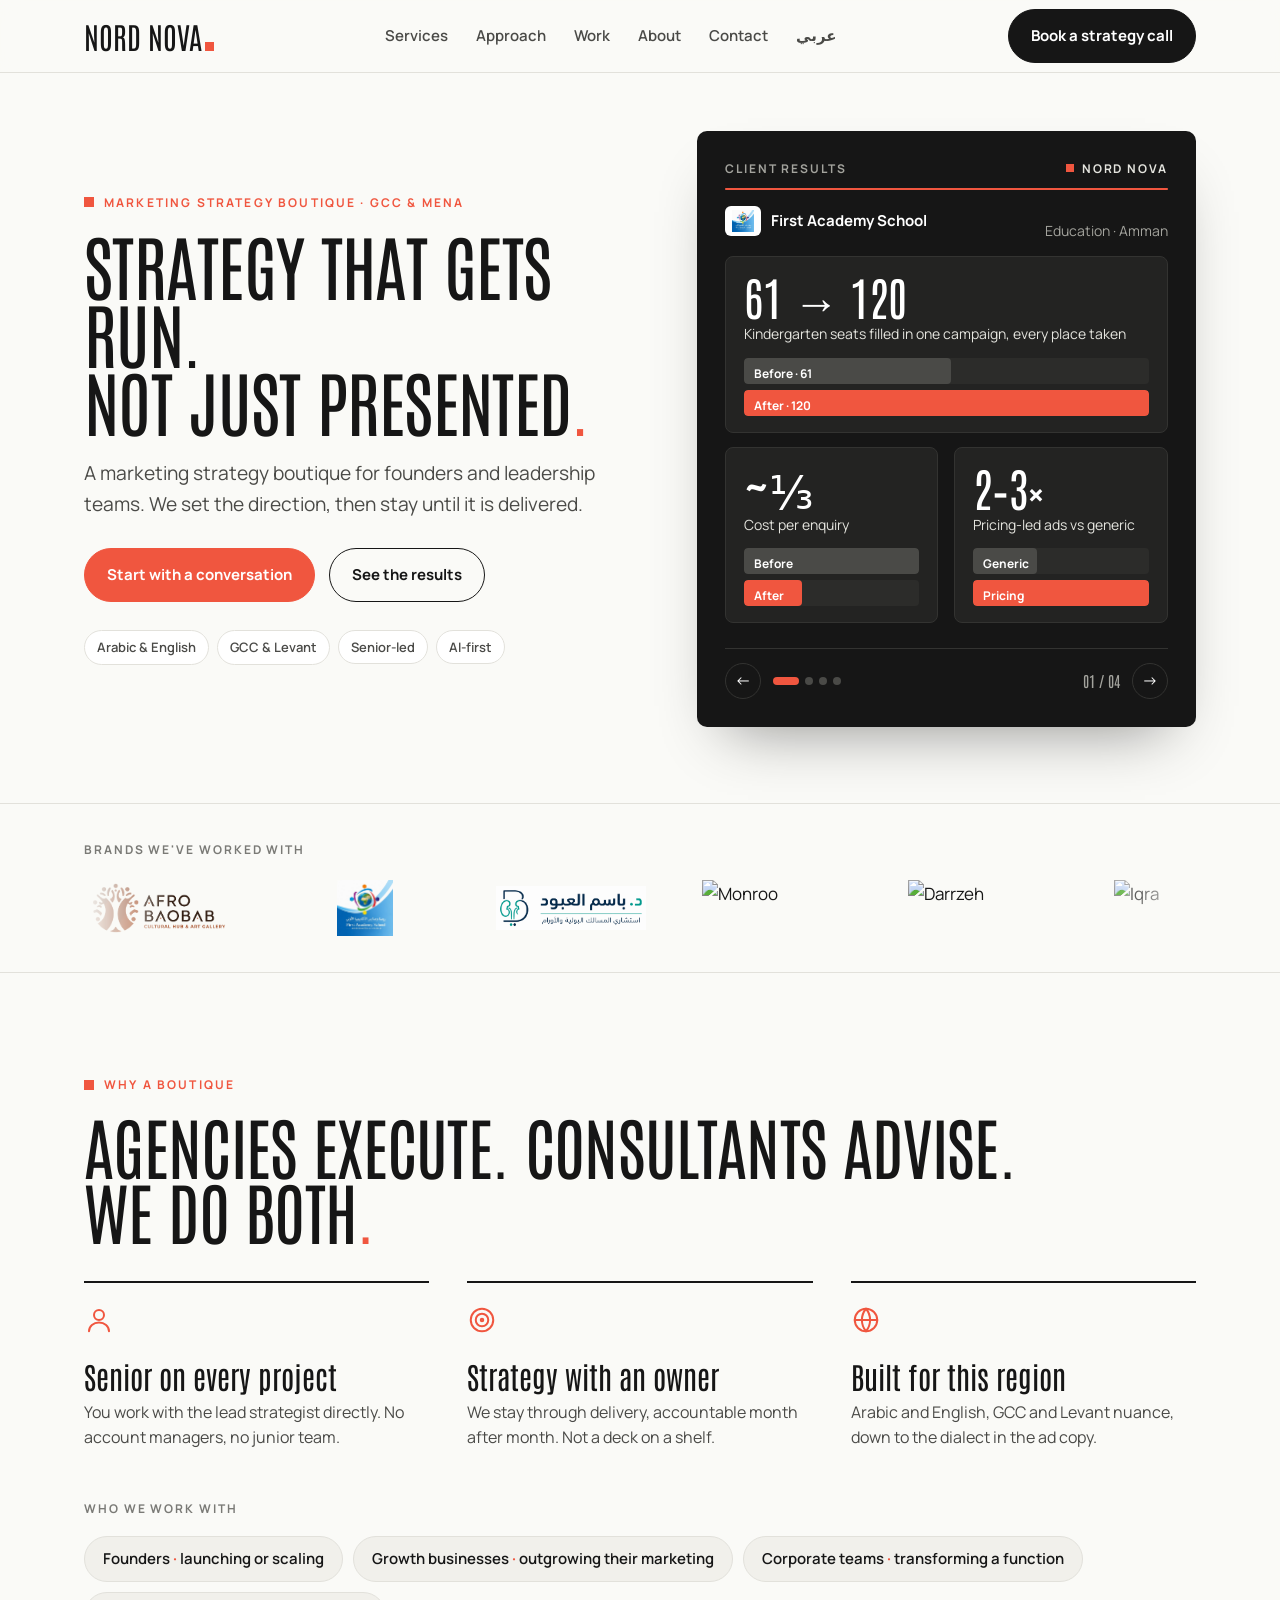
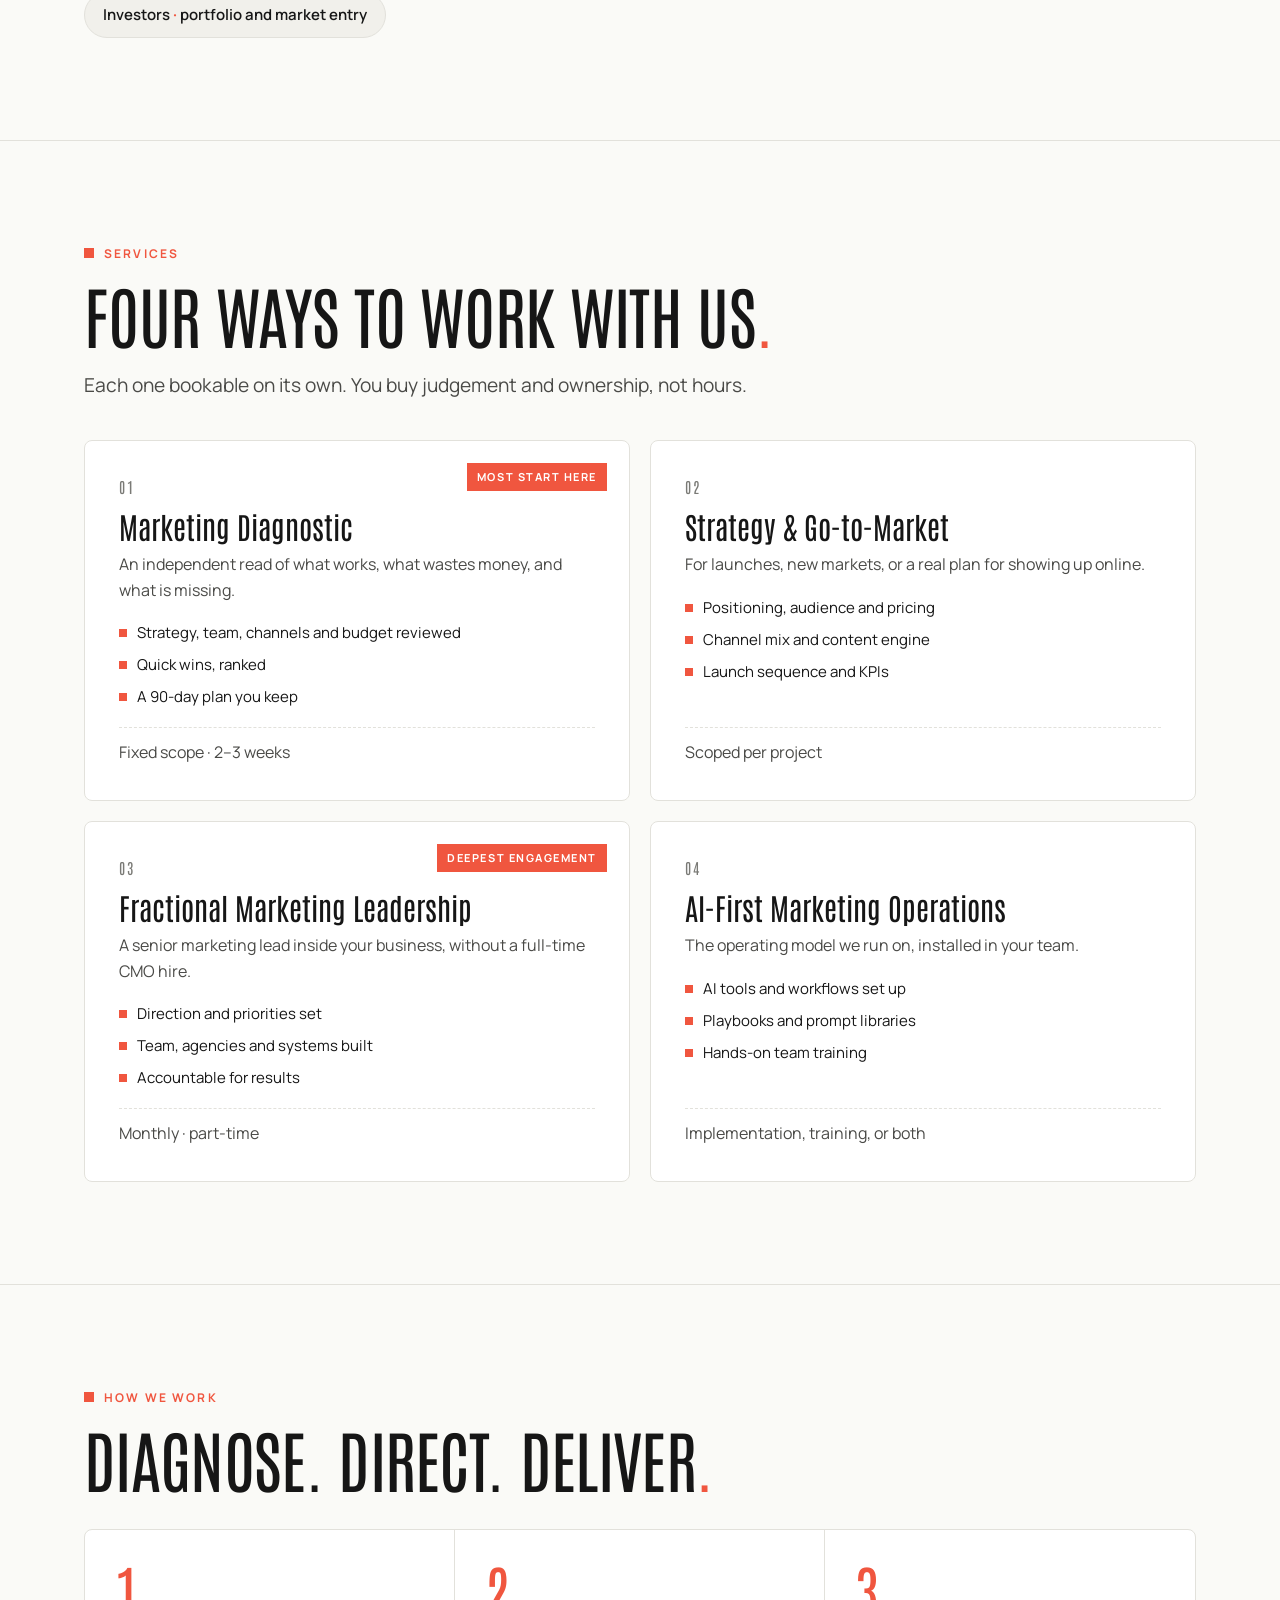
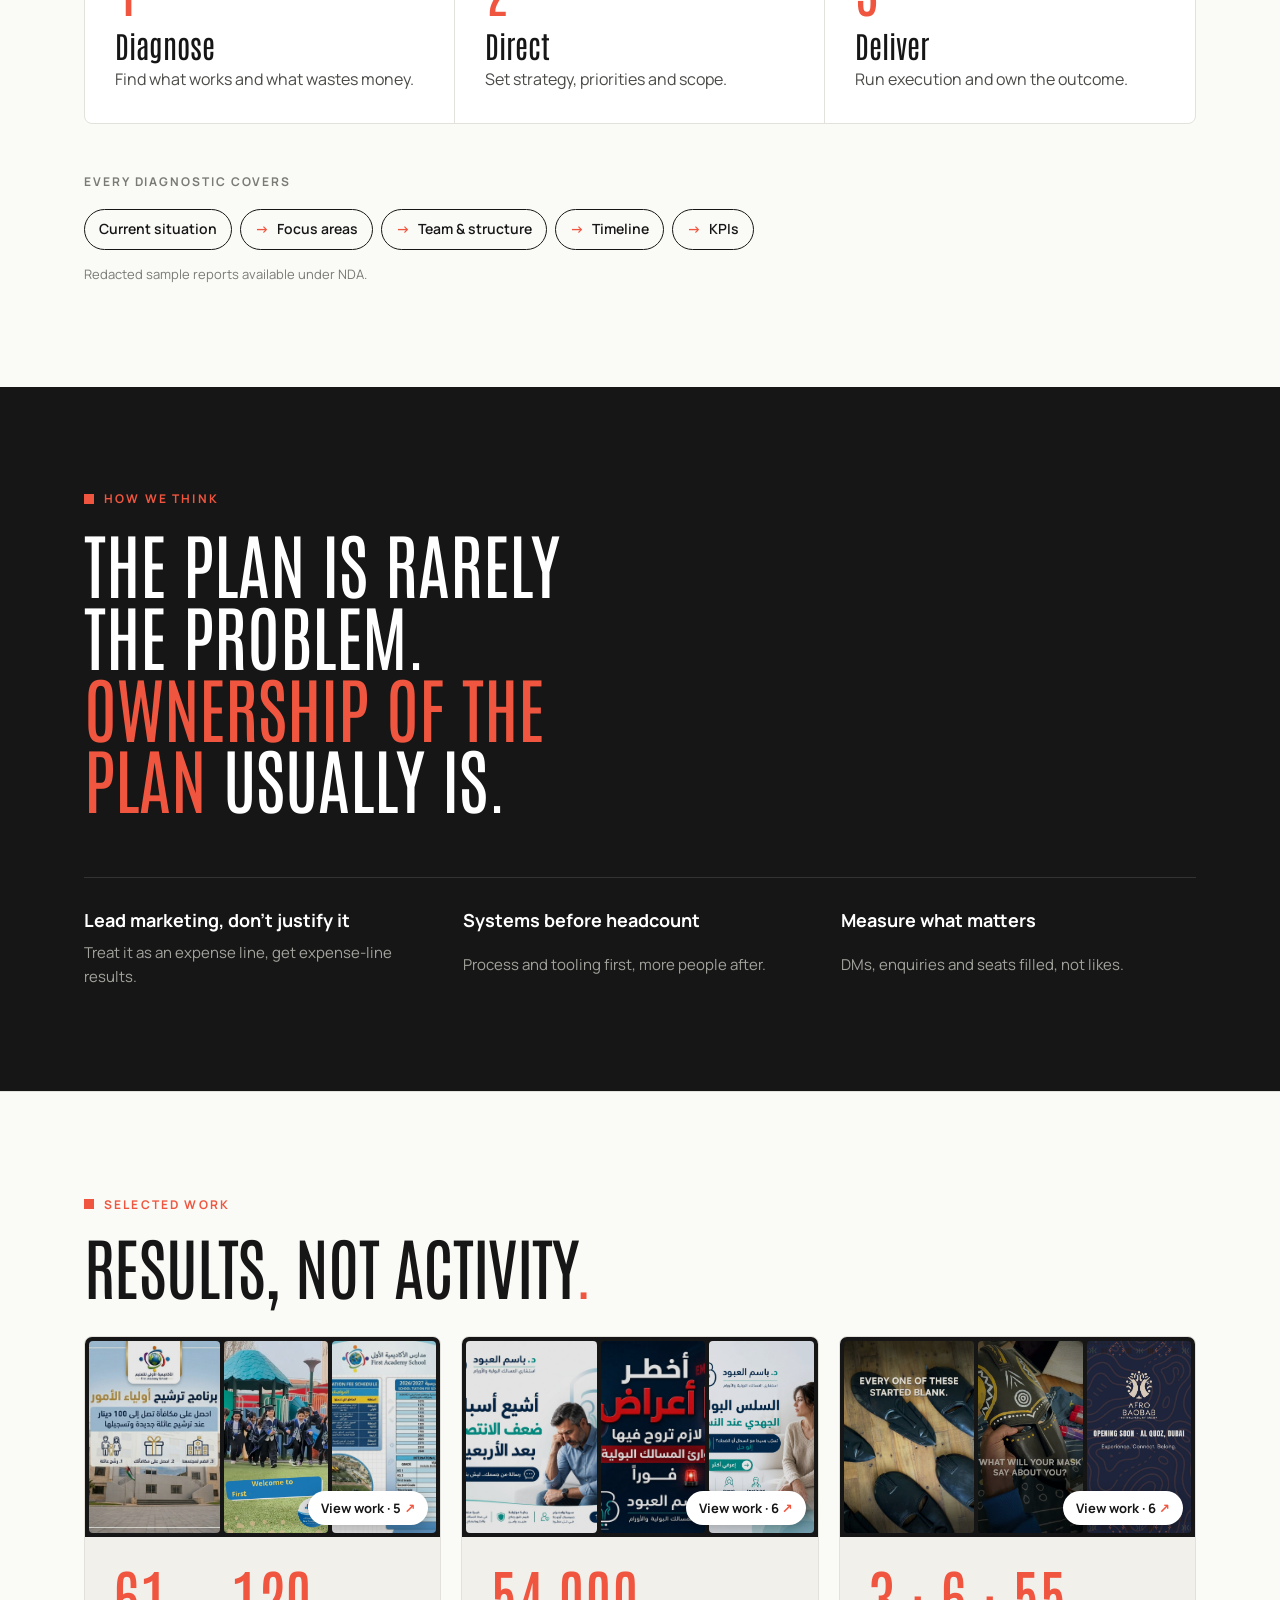
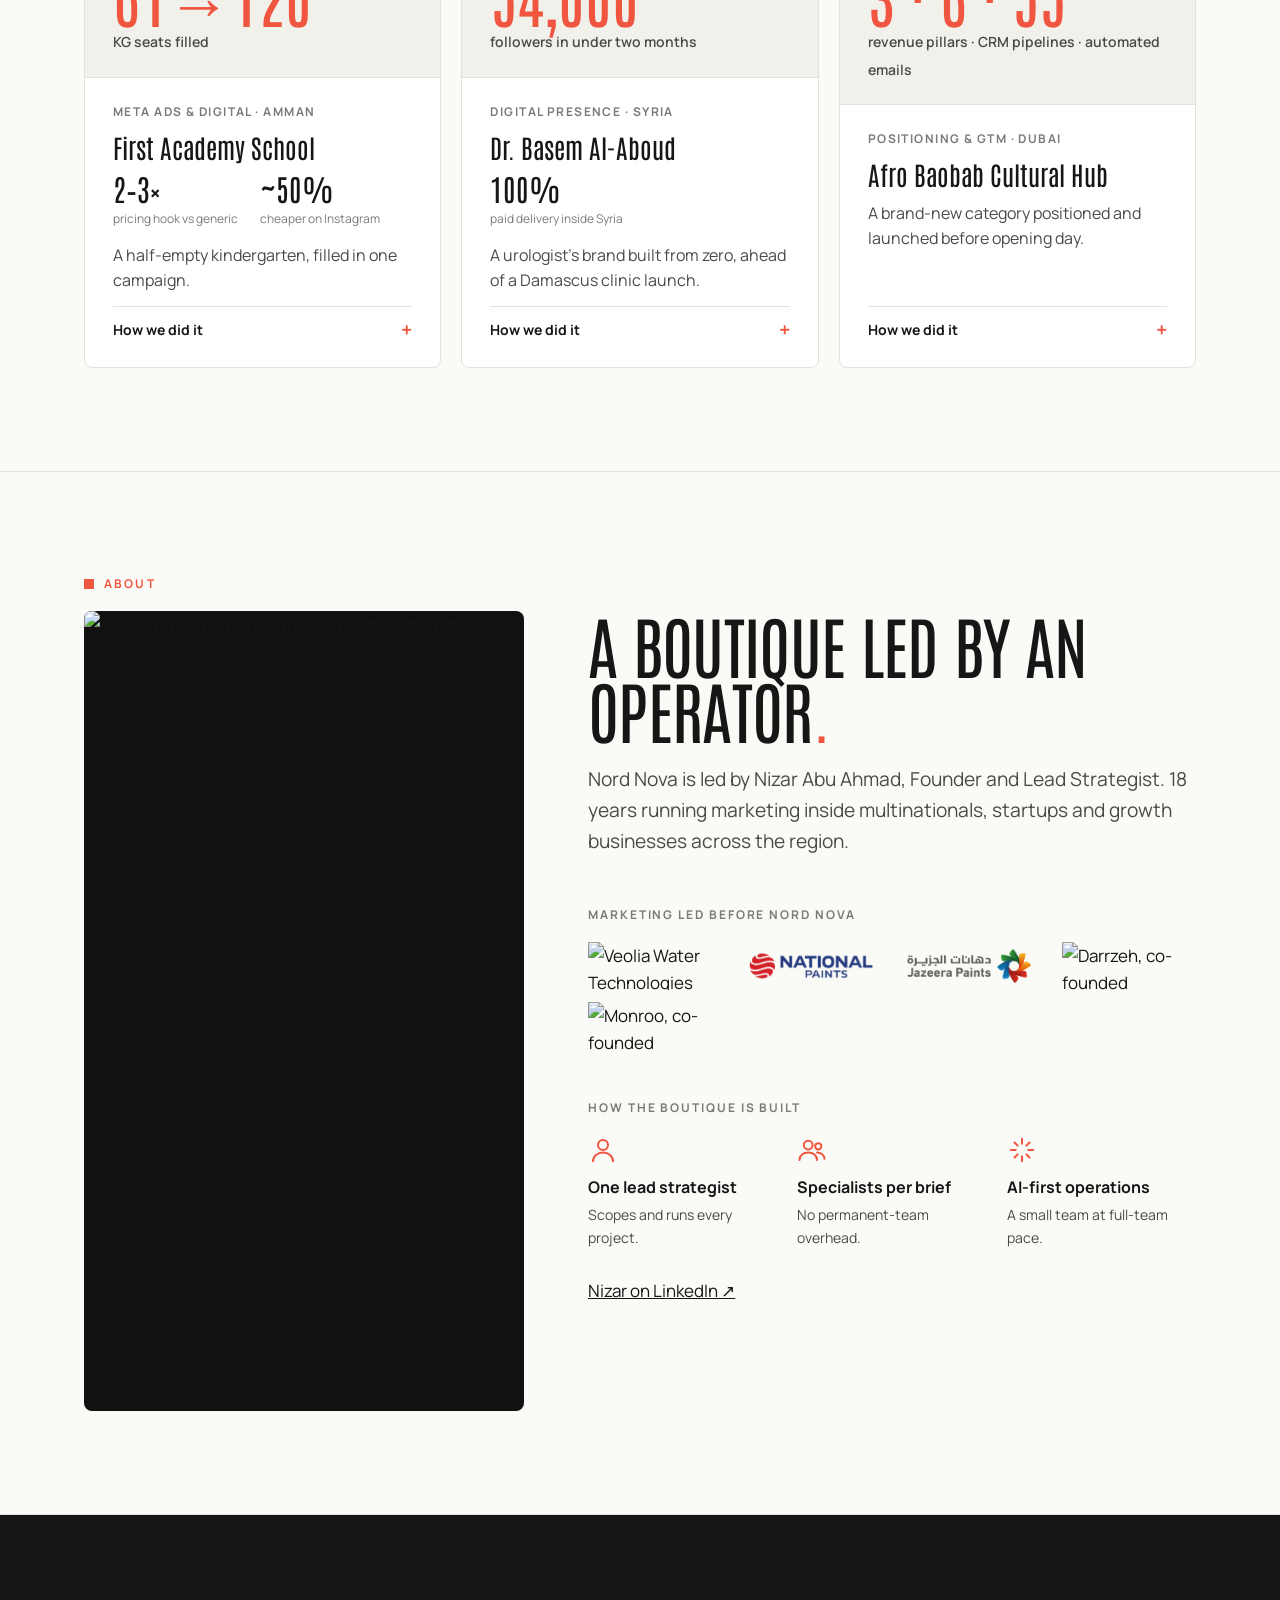
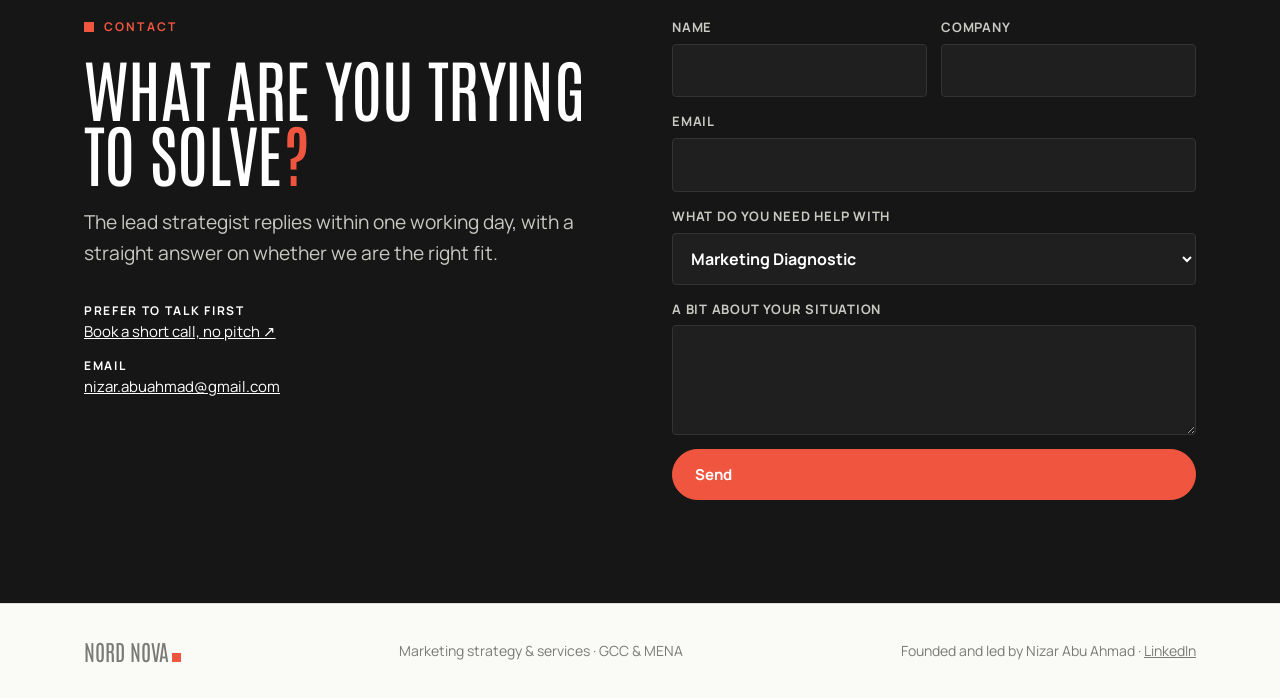
==== index.html @ 96a07389 "Add client logos and real work samples to results - Client logo chip on each carousel slide - Each c" ====
<!doctype html>
<html lang="en">
<head>
<meta charset="utf-8">
<meta name="viewport" content="width=device-width, initial-scale=1">
<title>Nord Nova — Marketing Strategy Boutique | GCC &amp; MENA</title>
<meta name="description" content="Nord Nova is a marketing strategy boutique for founders and leadership teams across the GCC and MENA. Diagnostics, go-to-market, fractional marketing leadership and AI-first marketing operations. Led by Nizar Abu Ahmad.">
<link rel="canonical" href="https://nordnova.github.io/">
<link rel="alternate" hreflang="en" href="https://nordnova.github.io/">
<link rel="alternate" hreflang="ar" href="https://nordnova.github.io/ar/">
<meta property="og:title" content="Nord Nova — Marketing Strategy Boutique">
<meta property="og:description" content="Strategy that gets run, not just presented. A marketing strategy boutique for the GCC and MENA.">
<meta property="og:image" content="https://nordnova.github.io/assets/og.png">
<link rel="icon" href="assets/icon.svg" type="image/svg+xml">
<link rel="apple-touch-icon" href="assets/apple-touch.png">
<link rel="preconnect" href="https://fonts.googleapis.com">
<link rel="preconnect" href="https://fonts.gstatic.com" crossorigin>
<link href="https://fonts.googleapis.com/css2?family=Antonio:wght@400&family=Manrope:wght@400;500;600;700&display=swap" rel="stylesheet">
<link rel="stylesheet" href="site.css">
<script src="app.js" defer></script>
</head>
<body>

<header>
  <div class="wrap nav">
    <a class="logo" href="#top" aria-label="Nord Nova home"><span>Nord</span><span>Nova<i class="sq"></i></span></a>
    <ul>
      <li><a href="#services">Services</a></li>
      <li><a href="#approach">Approach</a></li>
      <li><a href="#work">Work</a></li>
      <li><a href="#about">About</a></li>
      <li><a href="#contact">Contact</a></li>
      <li><a href="ar/" lang="ar" hreflang="ar">عربي</a></li>
    </ul>
    <a class="btn primary" href="https://calendly.com/nizar-abuahmad/new-meeting" target="_blank" rel="noopener">Book a strategy call</a>
  </div>
</header>

<main id="top">

<section class="hero">
  <div class="wrap">
    <div class="hero-grid">
      <div>
        <p class="eyebrow">Marketing strategy boutique · GCC &amp; MENA</p>
        <h1>Strategy that gets run.<br>Not just presented<span class="dot">.</span></h1>
        <p class="lead">A marketing strategy boutique for founders and leadership teams. We set the direction, then stay until it is delivered.</p>
        <div class="row">
          <a class="btn coral" href="#contact">Start with a conversation</a>
          <a class="btn" href="#work">See the results</a>
        </div>
        <ul class="facts">
          <li>Arabic &amp; English</li>
          <li>GCC &amp; Levant</li>
          <li>Senior-led</li>
          <li>AI-first</li>
        </ul>
      </div>

      <figure class="proof carousel" aria-roledescription="carousel" aria-label="Client results" data-dot-label="Show result">
        <svg width="0" height="0" style="position:absolute" aria-hidden="true"><defs><linearGradient id="sg" x1="0" y1="0" x2="0" y2="1"><stop offset="0" stop-color="#F0563F" stop-opacity=".35"/><stop offset="1" stop-color="#F0563F" stop-opacity="0"/></linearGradient></defs></svg>
        <figcaption class="proof-head"><span>Client results</span><span class="live">Nord Nova</span></figcaption>
        <div class="prog" aria-hidden="true"><i></i></div>
        <div class="slides" aria-live="off">

          <div class="slide">
            <p class="who"><span class="who-id"><img class="who-logo" src="assets/logo-first-academy.jpg" alt="" width="80" height="30"><b>First Academy School</b></span><span>Education · Amman</span></p>
            <div class="metric">
              <b class="big">61 → 120</b>
              <span class="what">Kindergarten seats filled in one campaign, every place taken</span>
              <div class="bars" aria-hidden="true">
                <div class="bar"><i style="--w:51%"></i><em>Before · 61</em></div>
                <div class="bar hot"><i style="--w:100%;--t:.6s"></i><em>After · 120</em></div>
              </div>
            </div>
            <div class="metric-pair">
              <div class="metric">
                <b class="big">~⅓</b><span class="what">Cost per enquiry</span>
                <div class="bars" aria-hidden="true">
                  <div class="bar"><i style="--w:100%;--t:.8s"></i><em>Before</em></div>
                  <div class="bar hot"><i style="--w:33%;--t:1s"></i><em>After</em></div>
                </div>
              </div>
              <div class="metric">
                <b class="big">2–3×</b><span class="what">Pricing-led ads vs generic</span>
                <div class="bars" aria-hidden="true">
                  <div class="bar"><i style="--w:36%;--t:.8s"></i><em>Generic</em></div>
                  <div class="bar hot"><i style="--w:100%;--t:1s"></i><em>Pricing</em></div>
                </div>
              </div>
            </div>
          </div>

          <div class="slide">
            <p class="who"><span class="who-id"><img class="who-logo" src="assets/logo-dr-basem.png" alt="" width="80" height="30"><b>Dr. Basem Al-Aboud</b></span><span>Urology · Syria</span></p>
            <div class="metric">
              <b class="big">54K</b>
              <span class="what">Followers built from zero in under two months</span>
              <div class="bars" aria-hidden="true">
                <div class="bar hot"><i style="--w:100%"></i><em>Facebook · 30K</em></div>
                <div class="bar"><i style="--w:80%;--t:.6s"></i><em>Instagram · 24K</em></div>
              </div>
            </div>
            <div class="metric-pair">
              <div class="metric">
                <b class="big">0 → 54K</b><span class="what">Audience growth</span>
                <svg class="spark" viewBox="0 0 100 40" preserveAspectRatio="none" aria-hidden="true"><path class="ar" d="M0 38 C18 37 30 34 44 28 S68 12 100 3 V40 H0Z"/><path class="ln" d="M0 38 C18 37 30 34 44 28 S68 12 100 3"/></svg>
              </div>
              <div class="metric">
                <b class="big">100%</b><span class="what">Paid delivery inside Syria</span>
                <svg class="ring" viewBox="0 0 36 36" aria-hidden="true"><circle class="tr" cx="18" cy="18" r="15"/><circle class="vl" cx="18" cy="18" r="15" pathLength="100" style="--p:100"/></svg>
              </div>
            </div>
          </div>

          <div class="slide">
            <p class="who"><span class="who-id"><img class="who-logo" src="assets/logo-afro-baobab.png" alt="" width="80" height="30"><b>Afro Baobab Cultural Hub</b></span><span>Culture · Dubai</span></p>
            <div class="metric">
              <b class="big">3 revenue pillars</b>
              <span class="what">A new category positioned, with its commercial model built before opening day</span>
              <div class="segs" aria-hidden="true"><span style="--k:0">Schools</span><span style="--k:1">Corporates</span><span style="--k:2">Public</span></div>
            </div>
            <div class="metric-pair">
              <div class="metric">
                <b class="big">6</b><span class="what">CRM pipelines built</span>
                <div class="sq hot big-sq" data-n="6" aria-hidden="true"></div>
              </div>
              <div class="metric">
                <b class="big">55</b><span class="what">Automated emails written</span>
                <div class="sq" data-n="55" aria-hidden="true"></div>
              </div>
            </div>
          </div>

          <div class="slide">
            <p class="who"><b>Afaq workshop</b><span>Training · CV, LinkedIn &amp; Upwork</span></p>
            <div class="metric">
              <b class="big">100%</b>
              <span class="what">Of participants would recommend the workshop to colleagues</span>
              <div class="bars" aria-hidden="true">
                <div class="bar hot"><i style="--w:100%"></i><em>Definitely · 100%</em></div>
              </div>
            </div>
            <div class="metric-pair">
              <div class="metric">
                <b class="big">82%</b><span class="what">Rated it "very excellent"</span>
                <svg class="ring" viewBox="0 0 36 36" aria-hidden="true"><circle class="tr" cx="18" cy="18" r="15"/><circle class="vl" cx="18" cy="18" r="15" pathLength="100" style="--p:82"/></svg>
              </div>
              <div class="metric">
                <b class="big">11</b><span class="what">Participants surveyed</span>
                <div class="sq hot big-sq" data-n="11" aria-hidden="true"></div>
              </div>
            </div>
          </div>

        </div>
        <div class="car-nav">
          <button type="button" class="arrow prev" aria-label="Previous result">←</button>
          <div class="dots-nav"></div>
          <span class="count" aria-hidden="true"></span>
          <button type="button" class="arrow next" aria-label="Next result">→</button>
        </div>
      </figure>
    </div>
  </div>
</section>

<div class="logos">
  <div class="wrap">
    <p>Brands we've worked with</p>
    <div class="track"><div class="logo-row">
      <img src="assets/logo-afro-baobab.png" alt="Afro Baobab Cultural Hub">
      <img src="assets/logo-first-academy.jpg" alt="First Academy School">
      <img src="assets/logo-dr-basem.png" alt="Dr. Basem Al-Aboud">
      <img src="assets/logo-monroo.png" alt="Monroo">
      <img src="assets/logo-darrzeh.png" alt="Darrzeh">
      <img src="assets/logo-iqra.png" alt="Iqra">
      <img src="assets/logo-musaad.png" alt="Musaad Academy">
      <img src="assets/logo-brighter-horizons.png" alt="Brighter Horizons">
      <img src="assets/logo-asa-dental.png" alt="ASA Dental">
      <img src="assets/logo-hostsailor.png" alt="HostSailor">
      <img src="assets/logo-diabetes-coach.svg" alt="Diabetes Coach">
    </div></div>
  </div>
</div>

<section id="why">
  <div class="wrap">
    <p class="eyebrow">Why a boutique</p>
    <h2>Agencies execute. Consultants advise.<br>We do both<span class="dot">.</span></h2>
    <ul class="why">
      <li>
        <svg class="ico" viewBox="0 0 24 24"><circle cx="12" cy="8" r="4"/><path d="M4 21c0-4 3.6-7 8-7s8 3 8 7"/></svg>
        <h3>Senior on every project</h3>
        <p>You work with the lead strategist directly. No account managers, no junior team.</p>
      </li>
      <li>
        <svg class="ico" viewBox="0 0 24 24"><circle cx="12" cy="12" r="9"/><circle cx="12" cy="12" r="5"/><circle cx="12" cy="12" r="1"/></svg>
        <h3>Strategy with an owner</h3>
        <p>We stay through delivery, accountable month after month. Not a deck on a shelf.</p>
      </li>
      <li>
        <svg class="ico" viewBox="0 0 24 24"><circle cx="12" cy="12" r="9"/><path d="M3 12h18M12 3a14 14 0 0 1 0 18M12 3a14 14 0 0 0 0 18"/></svg>
        <h3>Built for this region</h3>
        <p>Arabic and English, GCC and Levant nuance, down to the dialect in the ad copy.</p>
      </li>
    </ul>
    <p class="sub">Who we work with</p>
    <ul class="chips">
      <li>Founders <b>·</b> launching or scaling</li>
      <li>Growth businesses <b>·</b> outgrowing their marketing</li>
      <li>Corporate teams <b>·</b> transforming a function</li>
      <li>Investors <b>·</b> portfolio and market entry</li>
    </ul>
  </div>
</section>

<section id="services">
  <div class="wrap">
    <p class="eyebrow">Services</p>
    <h2>Four ways to work with us<span class="dot">.</span></h2>
    <p class="lead">Each one bookable on its own. You buy judgement and ownership, not hours.</p>
    <div class="svc">
      <article class="card">
        <span class="tag">Most start here</span>
        <span class="n">01</span>
        <h3>Marketing Diagnostic</h3>
        <p>An independent read of what works, what wastes money, and what is missing.</p>
        <ul class="ticks"><li>Strategy, team, channels and budget reviewed</li><li>Quick wins, ranked</li><li>A 90-day plan you keep</li></ul>
        <p class="meta"><span>Fixed scope · 2–3 weeks</span></p>
      </article>
      <article class="card">
        <span class="n">02</span>
        <h3>Strategy &amp; Go-to-Market</h3>
        <p>For launches, new markets, or a real plan for showing up online.</p>
        <ul class="ticks"><li>Positioning, audience and pricing</li><li>Channel mix and content engine</li><li>Launch sequence and KPIs</li></ul>
        <p class="meta"><span>Scoped per project</span></p>
      </article>
      <article class="card">
        <span class="tag">Deepest engagement</span>
        <span class="n">03</span>
        <h3>Fractional Marketing Leadership</h3>
        <p>A senior marketing lead inside your business, without a full-time CMO hire.</p>
        <ul class="ticks"><li>Direction and priorities set</li><li>Team, agencies and systems built</li><li>Accountable for results</li></ul>
        <p class="meta"><span>Monthly · part-time</span></p>
      </article>
      <article class="card">
        <span class="n">04</span>
        <h3>AI-First Marketing Operations</h3>
        <p>The operating model we run on, installed in your team.</p>
        <ul class="ticks"><li>AI tools and workflows set up</li><li>Playbooks and prompt libraries</li><li>Hands-on team training</li></ul>
        <p class="meta"><span>Implementation, training, or both</span></p>
      </article>
    </div>
  </div>
</section>

<section id="approach">
  <div class="wrap">
    <p class="eyebrow">How we work</p>
    <h2>Diagnose. Direct. Deliver<span class="dot">.</span></h2>
    <div class="steps">
      <div class="step"><div class="k">1</div><h3>Diagnose</h3><p>Find what works and what wastes money.</p></div>
      <div class="step"><div class="k">2</div><h3>Direct</h3><p>Set strategy, priorities and scope.</p></div>
      <div class="step"><div class="k">3</div><h3>Deliver</h3><p>Run execution and own the outcome.</p></div>
    </div>
    <p class="sub">Every diagnostic covers</p>
    <ul class="flow">
      <li>Current situation</li><li>Focus areas</li><li>Team &amp; structure</li><li>Timeline</li><li>KPIs</li>
    </ul>
    <p class="fine">Redacted sample reports available under NDA.</p>
  </div>
</section>

<section class="band" aria-label="How we think">
  <div class="wrap">
    <p class="eyebrow">How we think</p>
    <blockquote>The plan is rarely the problem. <span>Ownership of the plan</span> usually is.</blockquote>
    <ul class="principles">
      <li><b>Lead marketing, don't justify it</b><span>Treat it as an expense line, get expense-line results.</span></li>
      <li><b>Systems before headcount</b><span>Process and tooling first, more people after.</span></li>
      <li><b>Measure what matters</b><span>DMs, enquiries and seats filled, not likes.</span></li>
    </ul>
  </div>
</section>

<section id="work">
  <div class="wrap">
    <p class="eyebrow">Selected work</p>
    <h2>Results, not activity<span class="dot">.</span></h2>
    <div class="work">
      <article class="case">
        <button type="button" class="case-media" data-gallery="g-fas" aria-label="View First Academy School work samples"><img src="assets/work/fas-1.jpg" alt="" loading="lazy"><img src="assets/work/fas-3.jpg" alt="" loading="lazy"><img src="assets/work/fas-2.jpg" alt="" loading="lazy"><span class="more">View work · 5</span></button>
        <div class="case-top"><b>61→120</b><span>KG seats filled</span></div>
        <div class="case-body">
          <span class="kind">Meta Ads &amp; digital · Amman</span>
          <h3>First Academy School</h3>
          <div class="res"><div><b>2–3×</b><span>pricing hook vs generic</span></div><div><b>~50%</b><span>cheaper on Instagram</span></div></div>
          <p class="one">A half-empty kindergarten, filled in one campaign.</p>
          <details><summary>How we did it</summary><p>Restructured the Meta account to isolate winning ad sets, moved creative to colloquial Jordanian Arabic, and led with all-inclusive pricing. Cost per enquiry fell to roughly a third.</p></details>
        </div>
      </article>
      <article class="case">
        <button type="button" class="case-media" data-gallery="g-basem" aria-label="View Dr. Basem Al-Aboud work samples"><img src="assets/work/basem-1.jpg" alt="" loading="lazy"><img src="assets/work/basem-2.jpg" alt="" loading="lazy"><img src="assets/work/basem-4.jpg" alt="" loading="lazy"><span class="more">View work · 6</span></button>
        <div class="case-top"><b>54,000</b><span>followers in under two months</span></div>
        <div class="case-body">
          <span class="kind">Digital presence · Syria</span>
          <h3>Dr. Basem Al-Aboud</h3>
          <div class="res"><div><b>100%</b><span>paid delivery inside Syria</span></div></div>
          <p class="one">A urologist's brand built from zero, ahead of a Damascus clinic launch.</p>
          <details><summary>How we did it</summary><p>European credentials with a Syrian voice, content sequenced from safe topics to sensitive ones, Levantine dialect captions, geo-targeted Meta campaigns and WhatsApp-first patient intake.</p></details>
        </div>
      </article>
      <article class="case">
        <button type="button" class="case-media" data-gallery="g-afro" aria-label="View Afro Baobab Cultural Hub work samples"><img src="assets/work/afro-1.jpg" alt="" loading="lazy"><img src="assets/work/afro-2.jpg" alt="" loading="lazy"><img src="assets/work/afro-5.jpg" alt="" loading="lazy"><span class="more">View work · 6</span></button>
        <div class="case-top"><b>3 · 6 · 55</b><span>revenue pillars · CRM pipelines · automated emails</span></div>
        <div class="case-body">
          <span class="kind">Positioning &amp; GTM · Dubai</span>
          <h3>Afro Baobab Cultural Hub</h3>
          <p class="one">A brand-new category positioned and launched before opening day.</p>
          <details><summary>How we did it</summary><p>"Experience. Connect. Belong." became a full messaging system, a three-pillar commercial model for schools, corporates and the public, a launch campaign and a governed content calendar.</p></details>
        </div>
      </article>
    </div>
  </div>
</section>

<section id="about">
  <div class="wrap">
    <p class="eyebrow">About</p>
    <div class="about">
      <img src="assets/portrait-about.jpg" alt="Nizar Abu Ahmad, Founder and Lead Strategist" width="640" height="800" loading="lazy">
      <div>
        <h2>A boutique led by an operator<span class="dot">.</span></h2>
        <p class="lead">Nord Nova is led by Nizar Abu Ahmad, Founder and Lead Strategist. 18 years running marketing inside multinationals, startups and growth businesses across the region.</p>
        <p class="sub">Marketing led before Nord Nova</p>
        <div class="past">
          <img src="assets/logo-veolia.png" alt="Veolia Water Technologies" loading="lazy">
          <img src="assets/logo-national-paints.png" alt="National Paints" loading="lazy">
          <img src="assets/logo-jazeera-paints.png" alt="Jazeera Paints" loading="lazy">
          <img src="assets/logo-darrzeh.png" alt="Darrzeh, co-founded" loading="lazy">
          <img src="assets/logo-monroo.png" alt="Monroo, co-founded" loading="lazy">
        </div>
        <p class="sub">How the boutique is built</p>
        <ul class="built">
          <li><svg class="ico" viewBox="0 0 24 24"><circle cx="12" cy="8" r="4"/><path d="M4 21c0-4 3.6-7 8-7s8 3 8 7"/></svg><b>One lead strategist</b><span>Scopes and runs every project.</span></li>
          <li><svg class="ico" viewBox="0 0 24 24"><circle cx="9" cy="8" r="3.5"/><circle cx="17" cy="9" r="2.5"/><path d="M2 20c0-3.5 3-6 7-6s7 2.5 7 6M16 14c3 0 6 2 6 5"/></svg><b>Specialists per brief</b><span>No permanent-team overhead.</span></li>
          <li><svg class="ico" viewBox="0 0 24 24"><path d="M12 3v4M12 17v4M3 12h4M17 12h4M6 6l2.5 2.5M15.5 15.5 18 18M6 18l2.5-2.5M15.5 8.5 18 6"/></svg><b>AI-first operations</b><span>A small team at full-team pace.</span></li>
        </ul>
        <p style="margin-top:28px"><a href="https://linkedin.com/in/nizar-abu-ahmad" target="_blank" rel="noopener">Nizar on LinkedIn ↗</a></p>
      </div>
    </div>
  </div>
</section>

<section id="contact" class="contact">
  <div class="wrap">
    <div class="contact-grid">
      <div>
        <p class="eyebrow">Contact</p>
        <h2>What are you trying to solve<span class="dot">?</span></h2>
        <p class="lead">The lead strategist replies within one working day, with a straight answer on whether we are the right fit.</p>
        <div class="alt">
          <div><b>Prefer to talk first</b><a href="https://calendly.com/nizar-abuahmad/new-meeting" target="_blank" rel="noopener">Book a short call, no pitch ↗</a></div>
          <div><b>Email</b><a href="mailto:nizar.abuahmad@gmail.com">nizar.abuahmad@gmail.com</a></div>
        </div>
      </div>
      <form action="https://formsubmit.co/nizar.abuahmad@gmail.com" method="POST">
        <input type="hidden" name="_subject" value="Nord Nova enquiry">
        <input type="hidden" name="_captcha" value="false">
        <input type="text" name="_honey" style="display:none" tabindex="-1" autocomplete="off">
        <div class="two">
          <label>Name<input name="name" required autocomplete="name"></label>
          <label>Company<input name="company" autocomplete="organization"></label>
        </div>
        <label>Email<input type="email" name="email" required autocomplete="email"></label>
        <label>What do you need help with
          <select name="service">
            <option>Marketing Diagnostic</option>
            <option>Strategy &amp; Go-to-Market</option>
            <option>Fractional Marketing Leadership</option>
            <option>AI-First Marketing Operations</option>
            <option>Not sure yet</option>
          </select>
        </label>
        <label>A bit about your situation<textarea name="message" required></textarea></label>
        <button class="btn coral" type="submit">Send</button>
      </form>
    </div>
  </div>
</section>

</main>

<dialog class="gallery" id="g-fas" aria-label="First Academy School">
  <div class="g-head"><b>First Academy School</b><span>Meta ads, pricing creative and the school website</span><button type="button" class="g-btn g-prev" aria-label="Previous">←</button><button type="button" class="g-btn g-next" aria-label="Next">→</button><button type="button" class="g-btn g-close" aria-label="Close">×</button></div>
  <div class="g-track">
      <figure><img src="assets/work/fas-1.jpg" alt="Parent referral programme ad" width="900" height="900" loading="lazy"><figcaption>Parent referral programme ad</figcaption></figure>
      <figure><img src="assets/work/fas-2.jpg" alt="All-inclusive pricing creative" width="900" height="900" loading="lazy"><figcaption>All-inclusive pricing creative</figcaption></figure>
      <figure><img src="assets/work/fas-3.jpg" alt="Kindergarten video ad" width="720" height="1280" loading="lazy"><figcaption>Kindergarten video ad</figcaption></figure>
      <figure><img src="assets/work/fas-4.jpg" alt="School website" width="1280" height="800" loading="lazy"><figcaption>School website</figcaption></figure>
      <figure><img src="assets/work/fas-5.jpg" alt="Brand video ad" width="720" height="1280" loading="lazy"><figcaption>Brand video ad</figcaption></figure>
  </div>
</dialog>
<dialog class="gallery" id="g-basem" aria-label="Dr. Basem Al-Aboud">
  <div class="g-head"><b>Dr. Basem Al-Aboud</b><span>Educational carousels in Levantine Arabic, and the page identity</span><button type="button" class="g-btn g-prev" aria-label="Previous">←</button><button type="button" class="g-btn g-next" aria-label="Next">→</button><button type="button" class="g-btn g-close" aria-label="Close">×</button></div>
  <div class="g-track">
      <figure><img src="assets/work/basem-1.jpg" alt="Carousel: men&#x27;s health over 40" width="900" height="900" loading="lazy"><figcaption>Carousel: men&#x27;s health over 40</figcaption></figure>
      <figure><img src="assets/work/basem-2.jpg" alt="Carousel: urology emergencies" width="900" height="900" loading="lazy"><figcaption>Carousel: urology emergencies</figcaption></figure>
      <figure><img src="assets/work/basem-3.jpg" alt="Carousel: creatine myths" width="900" height="1124" loading="lazy"><figcaption>Carousel: creatine myths</figcaption></figure>
      <figure><img src="assets/work/basem-4.jpg" alt="Carousel: women&#x27;s urinary health" width="900" height="1125" loading="lazy"><figcaption>Carousel: women&#x27;s urinary health</figcaption></figure>
      <figure><img src="assets/work/basem-5.jpg" alt="Carousel inner slide" width="900" height="900" loading="lazy"><figcaption>Carousel inner slide</figcaption></figure>
      <figure><img src="assets/work/basem-6.jpg" alt="Facebook page cover" width="900" height="375" loading="lazy"><figcaption>Facebook page cover</figcaption></figure>
  </div>
</dialog>
<dialog class="gallery" id="g-afro" aria-label="Afro Baobab Cultural Hub">
  <div class="g-head"><b>Afro Baobab Cultural Hub</b><span>Meta ads, pre-opening reels and brand motion</span><button type="button" class="g-btn g-prev" aria-label="Previous">←</button><button type="button" class="g-btn g-next" aria-label="Next">→</button><button type="button" class="g-btn g-close" aria-label="Close">×</button></div>
  <div class="g-track">
      <figure><img src="assets/work/afro-1.jpg" alt="Meta ad: &quot;Every one of these started blank&quot;" width="720" height="1280" loading="lazy"><figcaption>Meta ad: &quot;Every one of these started blank&quot;</figcaption></figure>
      <figure><img src="assets/work/afro-2.jpg" alt="Meta ad: mask workshop hook" width="720" height="1280" loading="lazy"><figcaption>Meta ad: mask workshop hook</figcaption></figure>
      <figure><img src="assets/work/afro-3.jpg" alt="Meta ad: workshop social proof" width="720" height="1280" loading="lazy"><figcaption>Meta ad: workshop social proof</figcaption></figure>
      <figure><img src="assets/work/afro-4.jpg" alt="Pre-opening reel" width="720" height="1280" loading="lazy"><figcaption>Pre-opening reel</figcaption></figure>
      <figure><img src="assets/work/afro-5.jpg" alt="Opening-soon end card" width="720" height="1280" loading="lazy"><figcaption>Opening-soon end card</figcaption></figure>
      <figure><img src="assets/work/afro-6.jpg" alt="Brand motion: Africa to Dubai" width="720" height="1280" loading="lazy"><figcaption>Brand motion: Africa to Dubai</figcaption></figure>
  </div>
</dialog>

<footer>
  <div class="wrap">
    <a class="logo" href="#top" style="font-size:22px"><span>Nord</span><span>Nova<i class="sq"></i></span></a>
    <div>Marketing strategy &amp; services · GCC &amp; MENA</div>
    <div>Founded and led by Nizar Abu Ahmad · <a href="https://linkedin.com/in/nizar-abu-ahmad" target="_blank" rel="noopener">LinkedIn</a></div>
  </div>
</footer>

</body>
</html>
---- site.css ----
:root{
  --bg:#FAFAF7; --bg-2:#F1F0EB; --ink:#161616; --ink-2:#4A4A47; --ink-3:#7A7A76;
  --line:#E2E1DB; --coral:#F0563F; --coral-ink:#C93F2B;
  --dark-2:#232322; --dark-line:#333331; --on-dark:#E4E4DE; --on-dark-2:#A3A39D;
  --display:'Antonio',Impact,sans-serif; --body:'Manrope',system-ui,sans-serif;
  --max:1240px; --pad:clamp(16px,5vw,64px);
}
*{box-sizing:border-box;margin:0;padding:0}
html{scroll-behavior:smooth}
body{background:var(--bg);color:var(--ink);font-family:var(--body);font-size:17px;line-height:1.6;-webkit-font-smoothing:antialiased}
img{max-width:100%;display:block}
a{color:inherit}
ul{list-style:none}
.wrap{max-width:var(--max);margin:0 auto;padding:0 var(--pad)}
section{padding:clamp(64px,8vw,112px) 0;border-top:1px solid var(--line)}
h1,h2,h3{font-family:var(--display);font-weight:400;line-height:.95;letter-spacing:-.01em;text-transform:uppercase}
h1{font-size:clamp(52px,8.2vw,108px)}
h2{font-size:clamp(38px,5.4vw,68px);margin-bottom:24px}
h3{font-size:clamp(24px,2.4vw,30px);text-transform:none;letter-spacing:0;line-height:1.1}
.eyebrow{font-size:12px;letter-spacing:.18em;text-transform:uppercase;font-weight:700;color:var(--coral);margin-bottom:18px;display:flex;gap:10px;align-items:center}
.eyebrow::before{content:"";width:10px;height:10px;background:var(--coral);display:inline-block}
.lead{font-size:clamp(18px,1.5vw,21px);color:var(--ink-2);max-width:56ch}
.dot{color:var(--coral)}
.sub{font-size:12px;letter-spacing:.16em;text-transform:uppercase;font-weight:700;color:var(--ink-3);margin:48px 0 18px}
.btn{display:inline-flex;align-items:center;gap:10px;padding:14px 22px;border:1.5px solid var(--ink);border-radius:999px;font-weight:700;font-size:15px;text-decoration:none;transition:.15s;background:none;cursor:pointer;font-family:inherit;color:inherit}
.btn:hover{background:var(--ink);color:#fff}
.btn.primary{background:var(--ink);color:#fff}
.btn.primary:hover{background:var(--coral);border-color:var(--coral)}
.btn.coral{background:var(--coral);border-color:var(--coral);color:#fff}
.btn.coral:hover{background:var(--coral-ink);border-color:var(--coral-ink)}
.row{display:flex;gap:14px;flex-wrap:wrap;align-items:center}
.ico{width:30px;height:30px;stroke:currentColor;fill:none;stroke-width:1.6;stroke-linecap:round;stroke-linejoin:round;color:var(--coral)}

/* nav */
header{position:sticky;top:0;z-index:10;background:rgba(250,250,247,.9);backdrop-filter:blur(10px);border-bottom:1px solid var(--line)}
.nav{display:flex;align-items:center;justify-content:space-between;height:72px;gap:20px}
.logo{font-family:'Antonio',Impact,sans-serif;font-size:30px;line-height:1;text-transform:uppercase;text-decoration:none;display:flex;gap:.22em;align-items:baseline;direction:ltr}
.logo .sq{display:inline-block;width:9px;height:9px;background:var(--coral);margin-left:3px}
.nav ul{display:flex;gap:28px;font-size:15px;font-weight:600}
.nav ul a{text-decoration:none;color:var(--ink-2)}
.nav ul a:hover{color:var(--ink)}
@media(max-width:900px){.nav ul{display:none}}

/* hero */
.hero{border-top:0;padding-top:clamp(36px,4.5vw,64px);padding-bottom:clamp(56px,6vw,88px)}
.hero h1{font-size:clamp(48px,5.6vw,84px);margin-bottom:24px}
.hero-grid{display:grid;grid-template-columns:1.1fr 1fr;gap:clamp(32px,5vw,72px);align-items:center}
.hero .lead{margin-bottom:28px}
.facts{display:flex;flex-wrap:wrap;gap:8px;margin-top:28px}
.facts li{font-size:13px;font-weight:600;color:var(--ink-2);border:1px solid var(--line);background:#fff;padding:6px 12px;border-radius:999px}
@media(max-width:900px){.hero-grid{grid-template-columns:1fr}}

/* hero proof card */
.proof{background:var(--ink);color:#fff;border-radius:10px;padding:clamp(20px,2.4vw,28px);display:grid;gap:14px;box-shadow:0 30px 60px -30px rgba(0,0,0,.45)}
.proof-head{display:flex;justify-content:space-between;align-items:center;font-size:12px;letter-spacing:.16em;text-transform:uppercase;font-weight:700;color:var(--on-dark-2)}
.proof-head .live{display:flex;align-items:center;gap:8px;color:var(--on-dark)}
.proof-head .live::before{content:"";width:8px;height:8px;background:var(--coral)}
.metric{background:var(--dark-2);border:1px solid var(--dark-line);border-radius:8px;padding:16px 18px}
.metric .big{font-family:'Antonio',Impact,sans-serif;font-size:clamp(38px,3.6vw,52px);line-height:1;font-weight:400;display:block}
.metric .what{font-size:14px;color:var(--on-dark);margin-top:4px;display:block}
.metric small{display:block;font-size:12px;color:var(--on-dark-2);margin-top:10px}
.metric-pair{display:grid;grid-template-columns:1fr 1fr;gap:16px}
@media(max-width:480px){.metric-pair{grid-template-columns:1fr}}
.bars{display:grid;gap:6px;margin-top:12px}
.bar{position:relative;height:26px;background:#2C2C2A;border-radius:4px;overflow:hidden}
.bar i{position:absolute;inset-block:0;inset-inline-start:0;width:var(--w);background:#4A4A47;border-radius:4px}
.bar.hot i{background:var(--coral)}
.bar em{position:relative;font-style:normal;font-size:12px;font-weight:700;line-height:26px;padding-inline-start:10px;color:#fff}
.spark{width:100%;height:58px;margin-top:10px;display:block}
.spark .ln{fill:none;stroke:var(--coral);stroke-width:2.5;vector-effect:non-scaling-stroke}
.spark .ar{fill:url(#sg)}
.segs{display:grid;grid-template-columns:repeat(3,1fr);gap:6px;margin-top:12px}
.segs span{background:#2C2C2A;border-radius:4px;padding:7px 4px;font-size:12px;font-weight:700;text-align:center;color:var(--on-dark)}
.segs span:first-child{background:var(--coral);color:#fff}
.sq{display:flex;flex-wrap:wrap;gap:4px;margin-top:12px}
.sq i{width:11px;height:11px;border-radius:2px;background:#4A4A47}
.sq.hot i{background:var(--coral)}
.sq.big-sq i{width:22px;height:22px;border-radius:3px}
.ring{width:64px;height:64px;margin-top:10px;display:block;transform:rotate(-90deg)}
.ring circle{fill:none;stroke-width:4}
.ring .tr{stroke:#2C2C2A}
.ring .vl{stroke:var(--coral);stroke-linecap:round;stroke-dasharray:var(--p) 100}

/* carousel */
.who{display:flex;justify-content:space-between;align-items:baseline;gap:12px;font-size:14px;color:var(--on-dark-2)}
.who b{color:#fff;font-size:15px}
.slides{display:grid;touch-action:pan-y}
.slide{grid-area:1/1;display:grid;gap:14px;align-content:start;opacity:0;visibility:hidden;transform:translateX(28px);transition:opacity .45s ease,transform .45s ease,visibility 0s .45s}
[dir=rtl] .slide{transform:translateX(-28px)}
.slide.is-active{opacity:1;visibility:visible;transform:none;transition:opacity .5s ease .08s,transform .5s cubic-bezier(.2,.7,.2,1) .08s,visibility 0s}
.is-active .bar i{animation:grow 1.1s cubic-bezier(.2,.7,.2,1) both;animation-delay:var(--t,.35s)}
.is-active .spark{animation:wipe 1.4s .5s cubic-bezier(.4,0,.2,1) both}
.is-active .segs span,.is-active .sq i{animation:pop .45s cubic-bezier(.2,.7,.2,1) both;animation-delay:calc(.35s + var(--k,0) * var(--step,.12s))}
.is-active .sq i{--step:.025s}
.is-active .ring .vl{animation:ring 1.2s .4s cubic-bezier(.2,.7,.2,1) both}
@keyframes grow{from{width:0}}
@keyframes wipe{from{clip-path:inset(0 100% 0 0)}to{clip-path:inset(0 0 0 0)}}
@keyframes pop{from{opacity:0;transform:scale(.6)}}
@keyframes ring{from{stroke-dasharray:0 100}}
.car-nav{display:flex;align-items:center;gap:12px;border-top:1px solid var(--dark-line);padding-top:14px}
.car-nav button{background:none;border:1px solid var(--dark-line);color:#fff;cursor:pointer;font:inherit}
.car-nav .arrow{width:36px;height:36px;border-radius:50%;display:grid;place-items:center;font-size:16px;transition:.15s}
.car-nav .arrow:hover{background:var(--coral);border-color:var(--coral)}
[dir=rtl] .car-nav .arrow{transform:scaleX(-1)}
.dots-nav{display:flex;gap:6px;flex:1}
.dots-nav button{width:8px;height:8px;padding:0;border-radius:4px;background:#4A4A47;border:0;transition:width .3s,background .3s}
.dots-nav button[aria-current]{width:26px;background:var(--coral)}
.count{font-family:'Antonio',Impact,sans-serif;font-size:15px;color:var(--on-dark-2);direction:ltr}
.prog{height:2px;background:var(--dark-line);border-radius:2px;overflow:hidden;margin-top:-4px}
.prog i{display:block;height:100%;width:100%;background:var(--coral);transform:scaleX(0);transform-origin:left}
[dir=rtl] .prog i{transform-origin:right}
.carousel.run .prog i{animation:prog var(--dur,7s) linear forwards}
.carousel.paused .prog i{animation-play-state:paused}
@keyframes prog{to{transform:scaleX(1)}}

/* logos */
.logos{padding:36px 0;border-top:1px solid var(--line)}
.logos p{font-size:12px;letter-spacing:.16em;text-transform:uppercase;color:var(--ink-3);font-weight:700;margin-bottom:20px}
.logos .track{overflow:hidden;-webkit-mask-image:linear-gradient(90deg,transparent,#000 8%,#000 92%,transparent);mask-image:linear-gradient(90deg,transparent,#000 8%,#000 92%,transparent)}
.logo-row{display:flex;flex-wrap:nowrap;gap:56px;width:max-content;align-items:center;animation:marquee 50s linear infinite}
[dir=rtl] .logo-row{animation-name:marquee-rtl}
.logos:hover .logo-row{animation-play-state:paused}
@keyframes marquee{to{transform:translateX(-50%)}}
@keyframes marquee-rtl{to{transform:translateX(50%)}}
.logo-row img,.past img{width:150px;height:56px;object-fit:contain;mix-blend-mode:multiply;transition:transform .2s}
.logo-row img:hover,.past img:hover{transform:scale(1.06)}

/* why */
.why{display:grid;grid-template-columns:repeat(3,1fr);gap:clamp(24px,3vw,40px);margin-top:40px}
.why li{border-top:2px solid var(--ink);padding-top:22px}
.why h3{margin:16px 0 8px}
.why p{color:var(--ink-2);font-size:16px}
.chips{display:flex;flex-wrap:wrap;gap:10px}
.chips li{font-weight:600;font-size:15px;padding:10px 18px;border-radius:999px;background:var(--bg-2);border:1px solid var(--line)}
.chips li b{color:var(--coral);font-weight:700}
@media(max-width:860px){.why{grid-template-columns:1fr}}

/* services */
.svc{display:grid;grid-template-columns:repeat(2,1fr);gap:20px;margin-top:40px}
@media(max-width:860px){.svc{grid-template-columns:1fr}}
.card{border:1px solid var(--line);padding:clamp(24px,3vw,34px);background:#fff;border-radius:8px;position:relative;display:flex;flex-direction:column}
.card .n{font-family:'Antonio',Impact,sans-serif;font-size:15px;color:var(--ink-3);letter-spacing:.1em}
.card h3{margin:10px 0 10px}
.card > p{color:var(--ink-2);font-size:16px}
.tag{position:absolute;top:22px;inset-inline-end:22px;font-size:11px;letter-spacing:.14em;text-transform:uppercase;font-weight:700;background:var(--coral);color:#fff;padding:5px 10px}
.ticks{display:grid;gap:8px;margin:18px 0 0;font-size:15px}
.ticks li{display:flex;gap:10px;align-items:baseline}
.ticks li::before{content:"";flex:none;width:8px;height:8px;background:var(--coral);transform:translateY(-1px)}
.meta{font-size:13px;color:var(--ink-3);margin-top:auto;padding-top:18px}
.meta span{display:inline-block;border-top:1px dashed var(--line);padding-top:12px;width:100%}

/* approach */
.steps{display:grid;grid-template-columns:repeat(3,1fr);border:1px solid var(--line);border-radius:8px;overflow:hidden;margin-top:40px;background:#fff}
.step{padding:30px;border-inline-end:1px solid var(--line)}
.step:last-child{border-inline-end:0}
.step .k{font-family:'Antonio',Impact,sans-serif;font-size:56px;color:var(--coral);line-height:1}
.step h3{margin:12px 0 6px}
.step p{color:var(--ink-2);font-size:16px}
@media(max-width:860px){.steps{grid-template-columns:1fr}.step{border-inline-end:0;border-bottom:1px solid var(--line)}.step:last-child{border-bottom:0}}
.flow{display:flex;flex-wrap:wrap;gap:8px;align-items:center}
.flow li{font-size:14px;font-weight:600;padding:8px 14px;border:1.5px solid var(--ink);border-radius:999px}
.flow li + li::before{content:"→";margin-inline-end:8px;color:var(--coral);font-weight:700}
[dir=rtl] .flow li + li::before{content:"←"}
.fine{font-size:13px;color:var(--ink-3);margin-top:14px}

/* statement band */
.band{background:var(--ink);color:#fff;border-top:0}
.band blockquote{font-family:var(--display);text-transform:uppercase;font-size:clamp(36px,5.6vw,76px);line-height:1;max-width:18ch}
.band blockquote span{color:var(--coral)}
.principles{display:grid;grid-template-columns:repeat(3,1fr);gap:24px;margin-top:clamp(40px,5vw,64px);border-top:1px solid var(--dark-line);padding-top:28px}
.principles li{display:grid;gap:6px}
.principles b{font-size:18px}
.principles span{color:var(--on-dark-2);font-size:15px}
@media(max-width:860px){.principles{grid-template-columns:1fr}}

/* work */
.work{display:grid;grid-template-columns:repeat(3,1fr);gap:20px;margin-top:40px}
@media(max-width:1000px){.work{grid-template-columns:1fr 1fr}}
@media(max-width:700px){.work{grid-template-columns:1fr}}
.case{border:1px solid var(--line);background:#fff;border-radius:8px;display:flex;flex-direction:column;overflow:hidden}
.case-top{background:var(--bg-2);padding:26px 28px 22px;border-bottom:1px solid var(--line)}
.case-top b{font-family:'Antonio',Impact,sans-serif;font-weight:400;font-size:clamp(52px,5vw,72px);line-height:1;color:var(--coral);display:block}
.case-top span{font-size:14px;color:var(--ink-2);font-weight:600}
.case-body{padding:24px 28px 26px;display:flex;flex-direction:column;gap:12px;flex:1}
.kind{font-size:12px;letter-spacing:.12em;text-transform:uppercase;font-weight:700;color:var(--ink-3)}
.case h3{font-size:26px}
.case .res{display:flex;gap:22px;flex-wrap:wrap}
.case .res b{font-family:'Antonio',Impact,sans-serif;font-weight:400;font-size:30px;line-height:1;display:block}
.case .res span{font-size:12px;color:var(--ink-3)}
.case .one{color:var(--ink-2);font-size:16px}
details{margin-top:auto;border-top:1px solid var(--line);padding-top:12px}
summary{cursor:pointer;font-weight:700;font-size:14px;list-style:none;display:flex;justify-content:space-between;align-items:center}
summary::-webkit-details-marker{display:none}
summary::after{content:"+";font-size:20px;color:var(--coral);line-height:1;transition:transform .2s}
details[open] summary::after{transform:rotate(45deg)}
details p{color:var(--ink-2);font-size:15px;margin-top:10px}

/* about */
.about{display:grid;grid-template-columns:.75fr 1.25fr;gap:clamp(32px,5vw,72px);align-items:start}
@media(max-width:860px){.about{grid-template-columns:minmax(0,1fr)}}
.about > img{width:100%;border-radius:8px;aspect-ratio:4/5;object-fit:cover;object-position:top;background:#111;max-width:440px}
.about .sub:first-of-type{margin-top:36px}
.past{display:flex;flex-wrap:wrap;gap:12px 28px;align-items:center}
.past img{width:130px;height:48px}
.built{display:grid;grid-template-columns:repeat(3,1fr);gap:20px}
.built li{display:grid;gap:4px;align-content:start}
.built .ico{margin-bottom:6px}
.built b{font-size:16px}
.built span{font-size:14px;color:var(--ink-2)}
@media(max-width:860px){.built{grid-template-columns:1fr}}

/* contact */
.contact{background:var(--ink);color:#fff}
.contact h2{color:#fff}
.contact .lead{color:#c9c9c3}
.contact-grid{display:grid;grid-template-columns:1fr 1fr;gap:clamp(32px,5vw,72px)}
@media(max-width:860px){.contact-grid{grid-template-columns:1fr}}
.contact a{color:#fff}
.alt{margin-top:32px;display:grid;gap:12px;font-size:15px;color:#c9c9c3}
.alt b{color:#fff;display:block;font-size:12px;letter-spacing:.14em;text-transform:uppercase}
form{display:grid;gap:14px}
form label{font-size:13px;font-weight:700;letter-spacing:.06em;text-transform:uppercase;color:#c9c9c3;display:grid;gap:6px}
form input,form select,form textarea{width:100%;padding:13px 14px;background:#1f1f1f;border:1px solid #333;color:#fff;font:inherit;font-size:16px;border-radius:4px}
form input:focus,form select:focus,form textarea:focus{outline:2px solid var(--coral);outline-offset:0}
form textarea{min-height:110px;resize:vertical}
.two{display:grid;grid-template-columns:1fr 1fr;gap:14px}
@media(max-width:560px){.two{grid-template-columns:1fr}}

footer{padding:36px 0;border-top:1px solid var(--line);font-size:14px;color:var(--ink-3)}
footer .wrap{display:flex;justify-content:space-between;gap:20px;flex-wrap:wrap;align-items:center}

/* 404 */
.lost{min-height:70vh;display:flex;align-items:center;border-top:0}

/* motion */
@keyframes rise{from{opacity:0;transform:translateY(28px)}to{opacity:1;transform:none}}
.hero .eyebrow,.hero h1,.hero .lead,.hero .row,.hero .facts,.proof{animation:rise .9s cubic-bezier(.2,.7,.2,1) both}
.hero h1{animation-delay:.08s}.hero .lead{animation-delay:.2s}.hero .row{animation-delay:.28s}.hero .facts{animation-delay:.36s}.proof{animation-delay:.3s}
.reveal{opacity:0;transform:translateY(24px);transition:opacity .7s ease,transform .7s cubic-bezier(.2,.7,.2,1);transition-delay:var(--d,0s)}
.reveal.in{opacity:1;transform:none}
.card,.case{transition:transform .25s ease,box-shadow .25s ease,opacity .7s ease}
.card.in:hover,.case.in:hover{transform:translateY(-4px);box-shadow:0 16px 36px rgba(0,0,0,.07)}
@media(prefers-reduced-motion:reduce){*{animation:none!important;transition:none!important}.reveal{opacity:1;transform:none}.slide{transition:none}}

/* arabic */
html[lang=ar]{--display:'Noto Kufi Arabic',sans-serif;--body:'IBM Plex Sans Arabic',system-ui,sans-serif}
[lang=ar] body{line-height:1.8}
[lang=ar] h1,[lang=ar] h2,[lang=ar] h3,[lang=ar] .band blockquote{font-weight:700;line-height:1.3;letter-spacing:0;text-transform:none}
[lang=ar] h1,[lang=ar] .hero h1{font-size:clamp(36px,4.6vw,66px)}
[lang=ar] h2{font-size:clamp(28px,3.8vw,50px)}
[lang=ar] h3{font-size:clamp(20px,2vw,25px)}
[lang=ar] .band blockquote{font-size:clamp(28px,4vw,54px);max-width:22ch}
[lang=ar] .eyebrow,[lang=ar] .kind,[lang=ar] .tag,[lang=ar] .alt b,[lang=ar] form label,[lang=ar] .logos p,[lang=ar] .sub,[lang=ar] .proof-head{letter-spacing:0}
[lang=ar] .eyebrow,[lang=ar] .sub,[lang=ar] .proof-head,[lang=ar] .kind{font-size:13px}
[dir=rtl] .big,[dir=rtl] .res b,[dir=rtl] .case-top b,[dir=rtl] .step .k{direction:ltr;unicode-bidi:isolate;text-align:right}

/* client logo chip in carousel */
.who-id{display:flex;align-items:center;gap:10px;min-width:0}
.who-logo{height:30px;width:auto;max-width:92px;object-fit:contain;background:#fff;border-radius:6px;padding:4px 7px;flex:none}

/* work samples on case cards */
.case-media{display:grid;grid-template-columns:1.25fr 1fr 1fr;grid-template-rows:minmax(0,1fr);gap:4px;height:200px;overflow:hidden;padding:4px;background:var(--ink);border:0;cursor:pointer;position:relative;font:inherit;text-align:start;width:100%}
.case-media img{width:100%;height:100%;min-height:0;min-width:0;object-fit:cover;object-position:top;border-radius:4px;filter:brightness(.9);transition:filter .25s}
.case-media:hover img,.case-media:focus-visible img{filter:none}
.case-media:focus-visible{outline:3px solid var(--coral);outline-offset:2px}
.case-media .more{position:absolute;inset-inline-end:12px;bottom:12px;background:#fff;color:var(--ink);font-size:13px;font-weight:700;padding:7px 13px;border-radius:999px;box-shadow:0 4px 14px rgba(0,0,0,.25)}
.case-media .more::after{content:" ↗";color:var(--coral)}

/* gallery dialog */
.gallery{border:0;padding:0;background:transparent;color:#fff;width:min(1200px,94vw);max-width:none;max-height:none;margin:auto}
.gallery::backdrop{background:rgba(12,12,12,.9)}
.gallery[open]{animation:rise .35s cubic-bezier(.2,.7,.2,1)}
.g-head{display:flex;align-items:center;gap:12px;padding:0 2px 14px}
.g-head b{font-size:18px}
.g-head span{color:var(--on-dark-2);font-size:14px;flex:1}
.g-btn{flex:none;width:40px;height:40px;border-radius:50%;border:1px solid #444;background:#1c1c1c;color:#fff;font-size:17px;cursor:pointer;display:grid;place-items:center}
.g-btn:hover{background:var(--coral);border-color:var(--coral)}
[dir=rtl] .g-prev,[dir=rtl] .g-next{transform:scaleX(-1)}
.g-track{display:flex;gap:14px;overflow-x:auto;scroll-snap-type:x mandatory;scroll-behavior:smooth;padding-bottom:12px;scrollbar-color:#444 transparent}
.g-track figure{flex:none;scroll-snap-align:center;margin:0}
.g-track img{height:min(68vh,640px);width:auto;max-width:86vw;object-fit:contain;border-radius:8px;background:#111}
.g-track figcaption{font-size:13px;color:var(--on-dark-2);margin-top:8px}
body:has(.gallery[open]){overflow:hidden}
@media(max-width:560px){.g-head span{display:none}.g-track img{height:auto;max-height:70vh;max-width:84vw}}
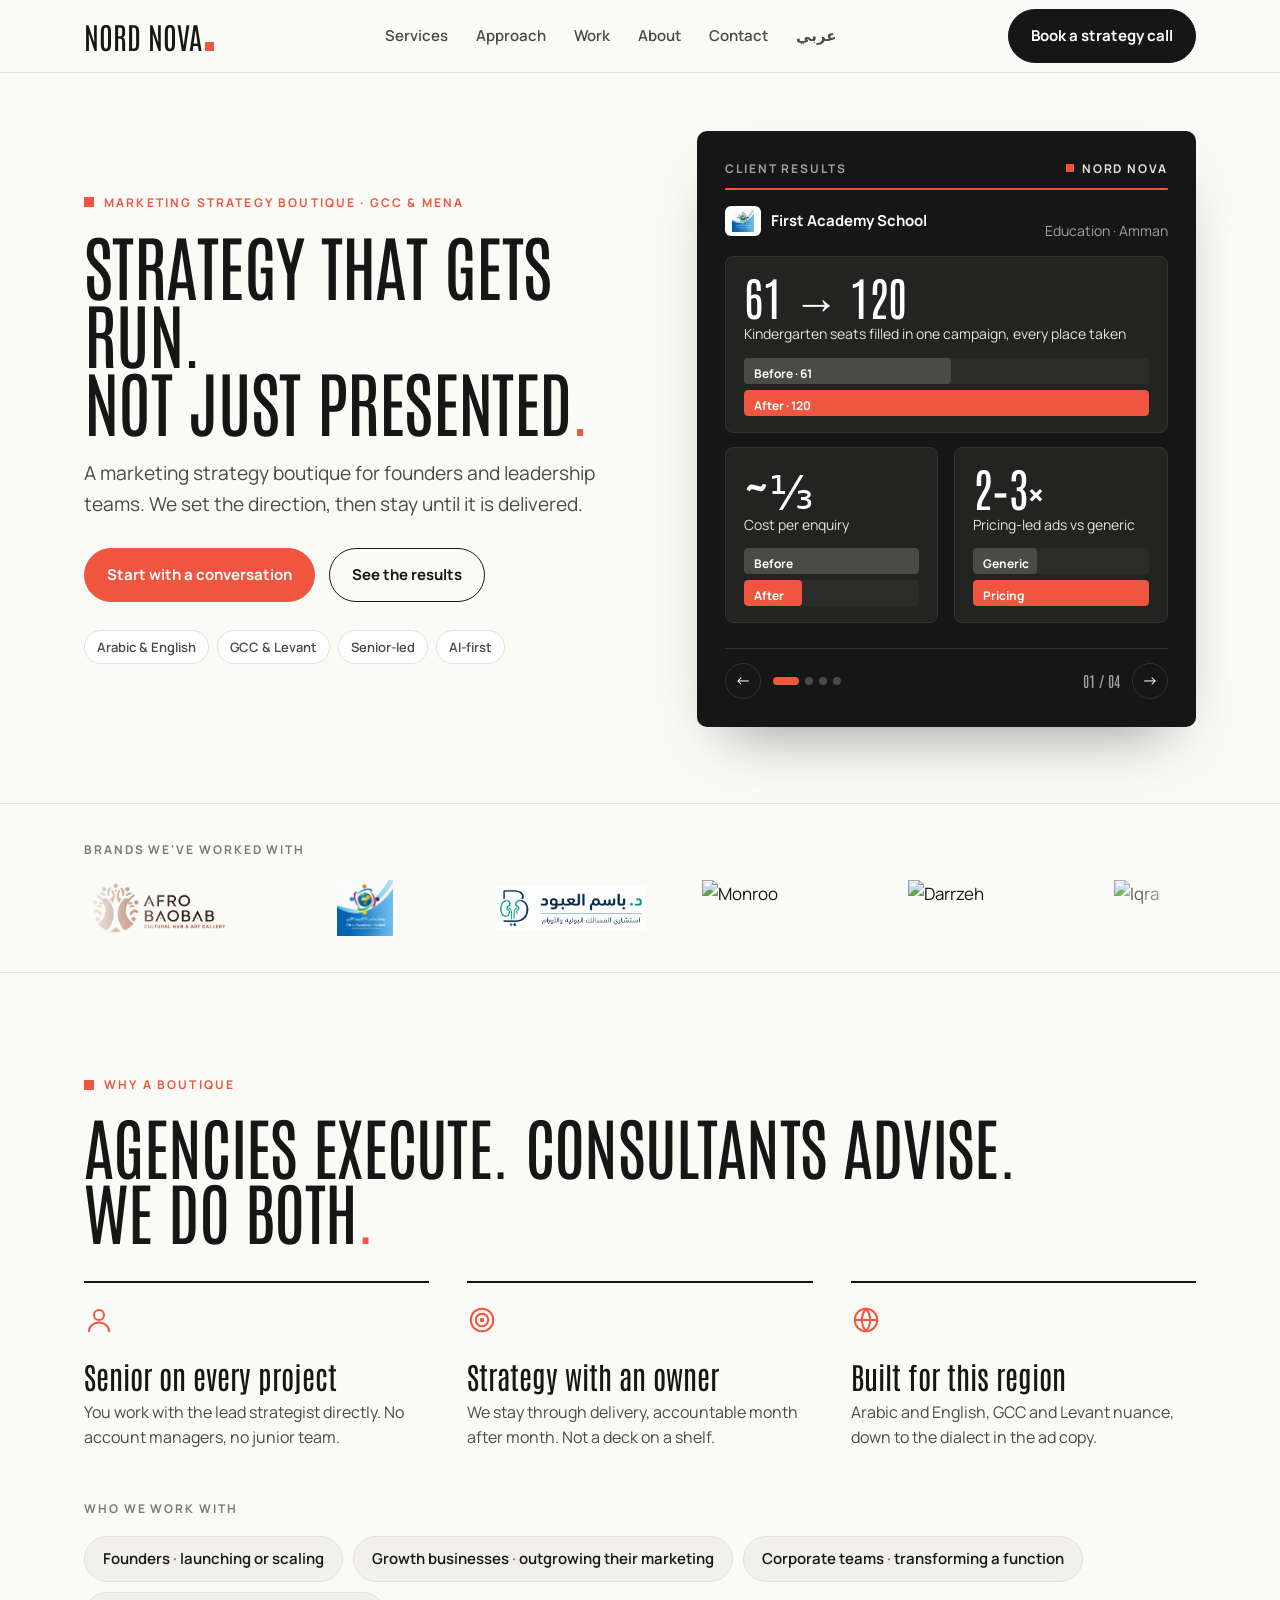
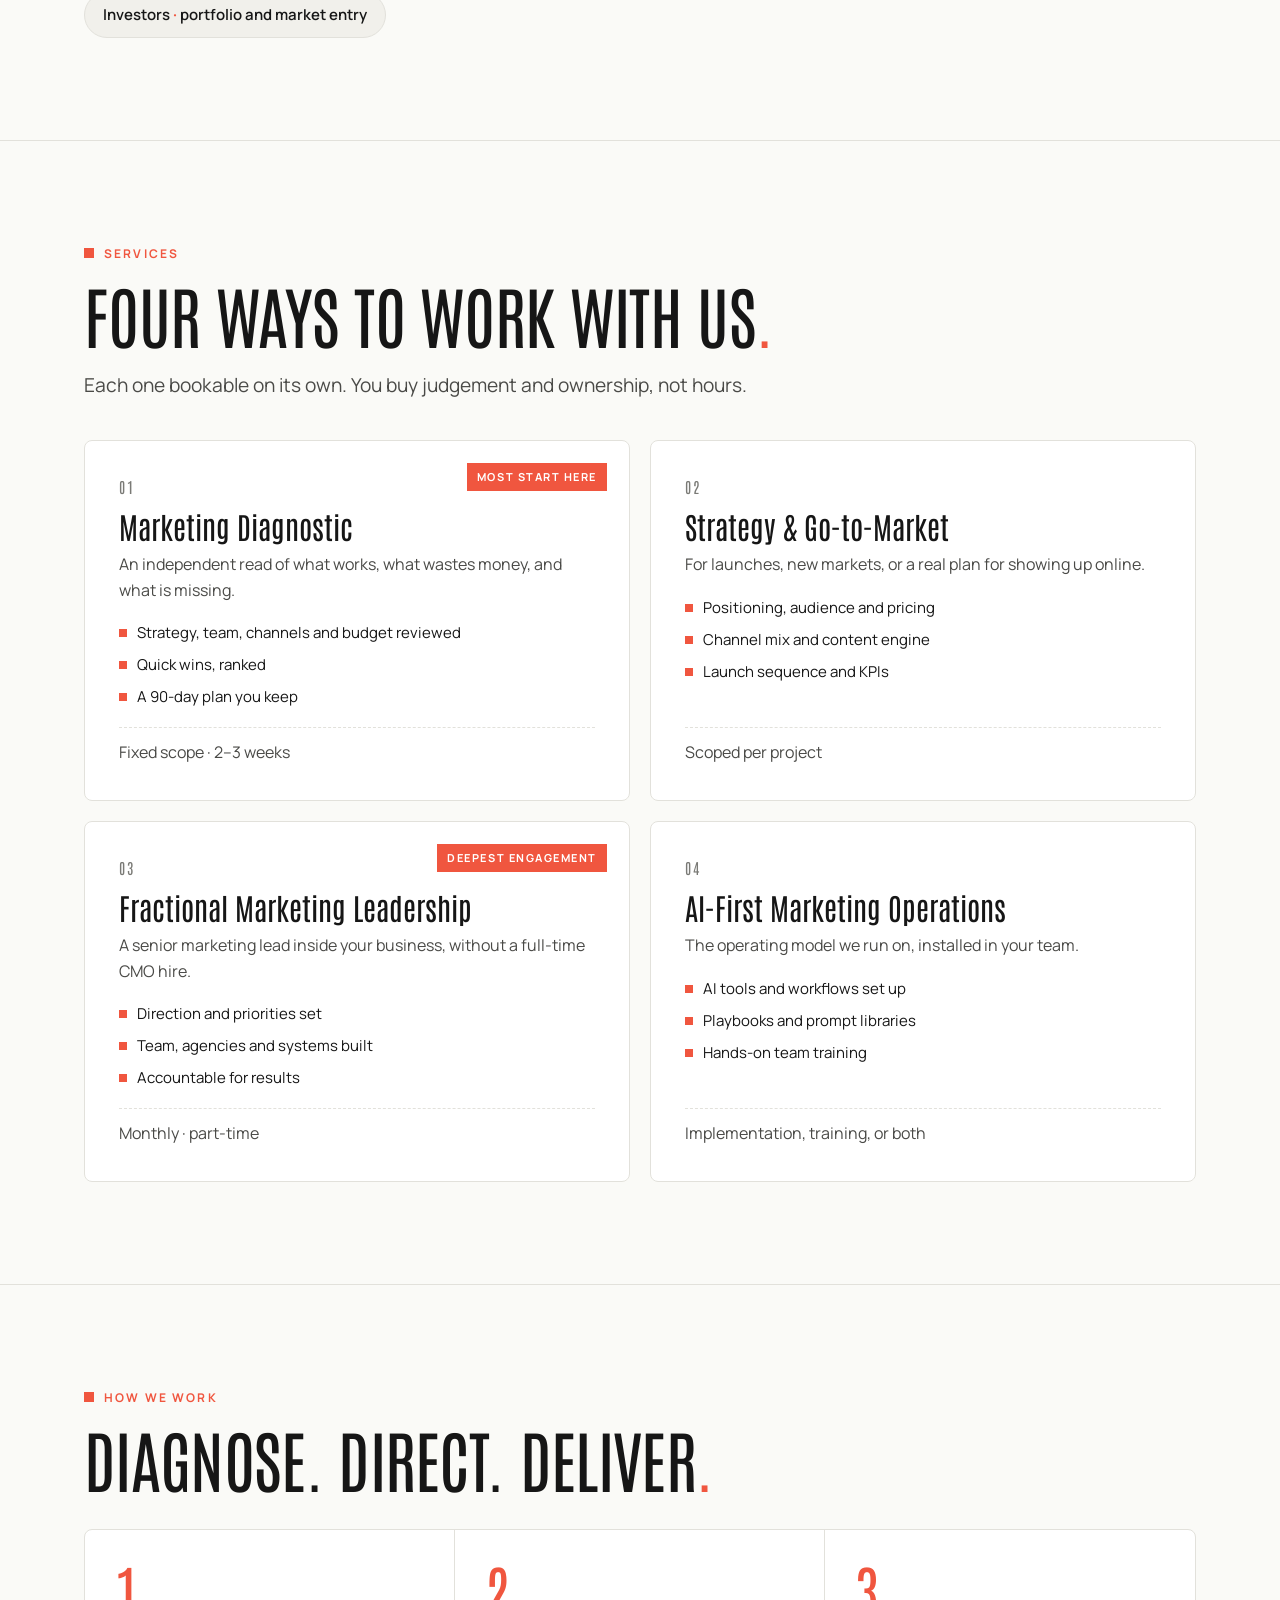
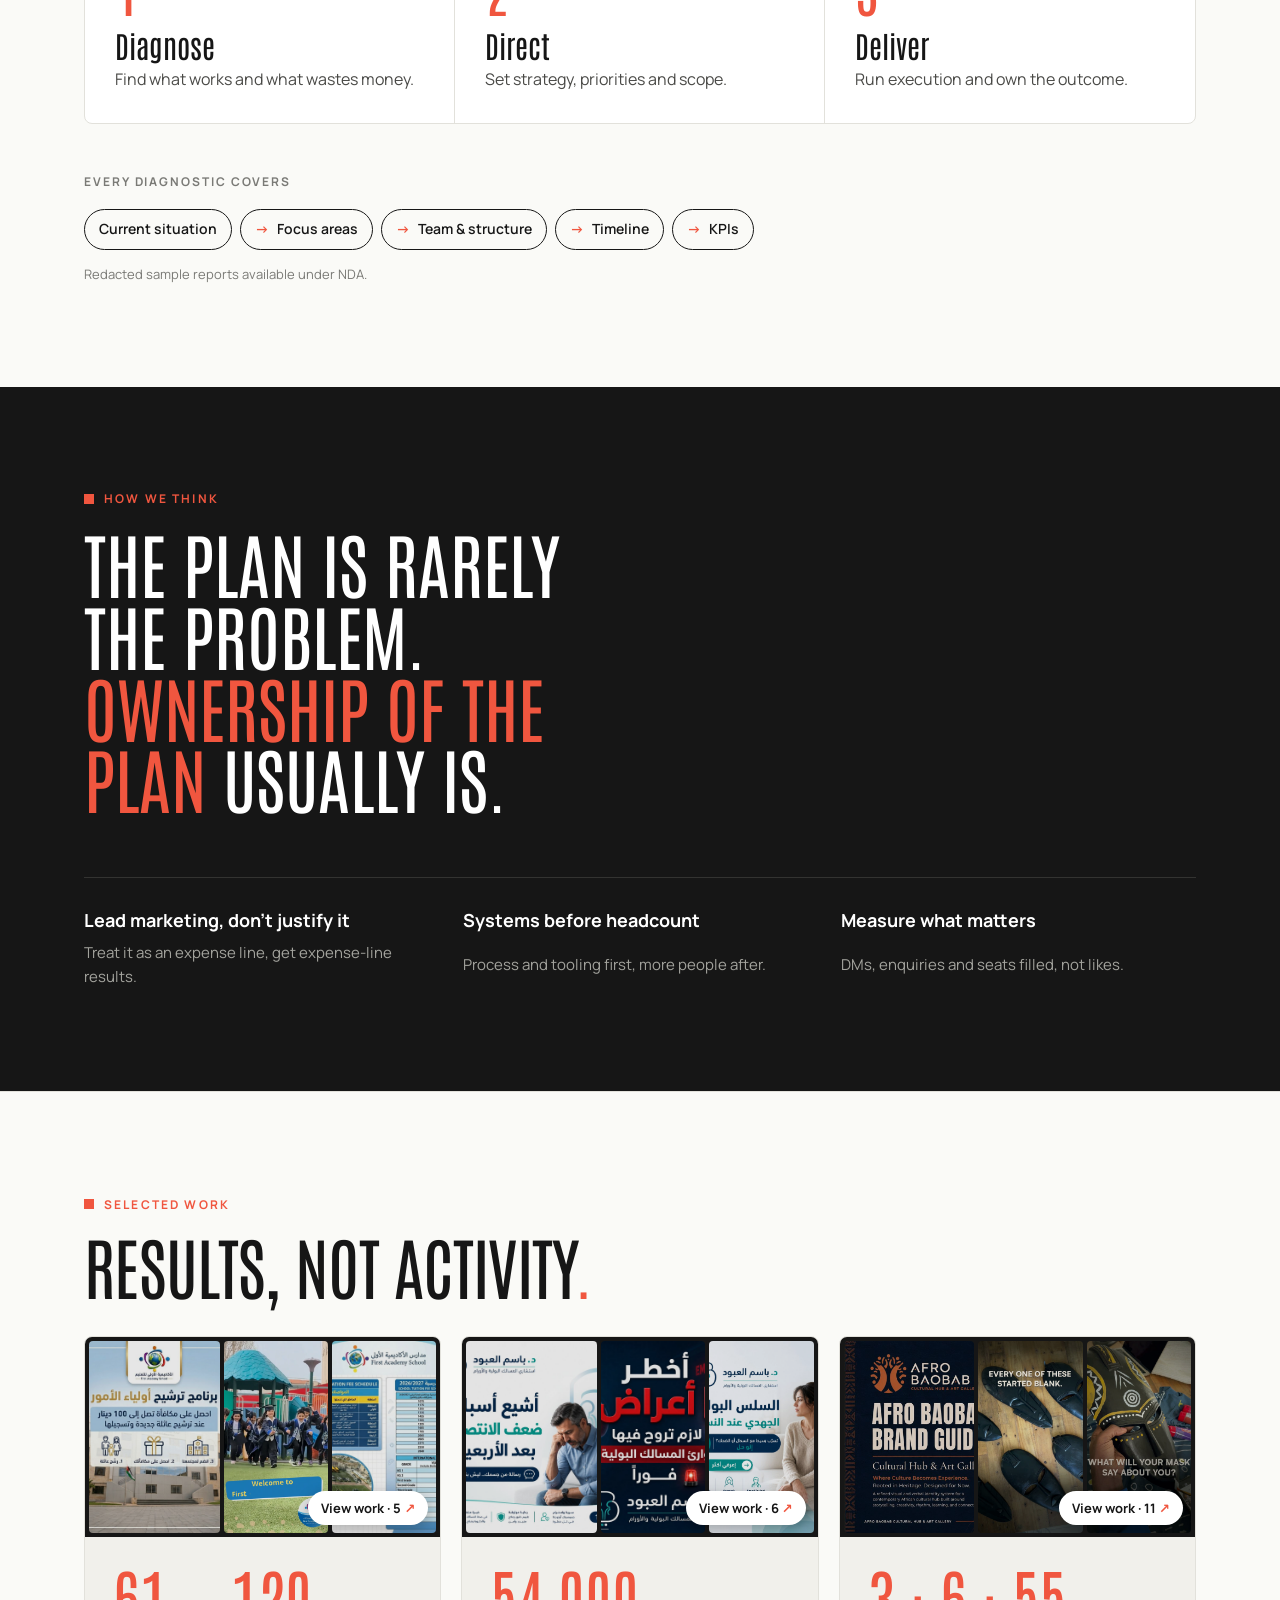
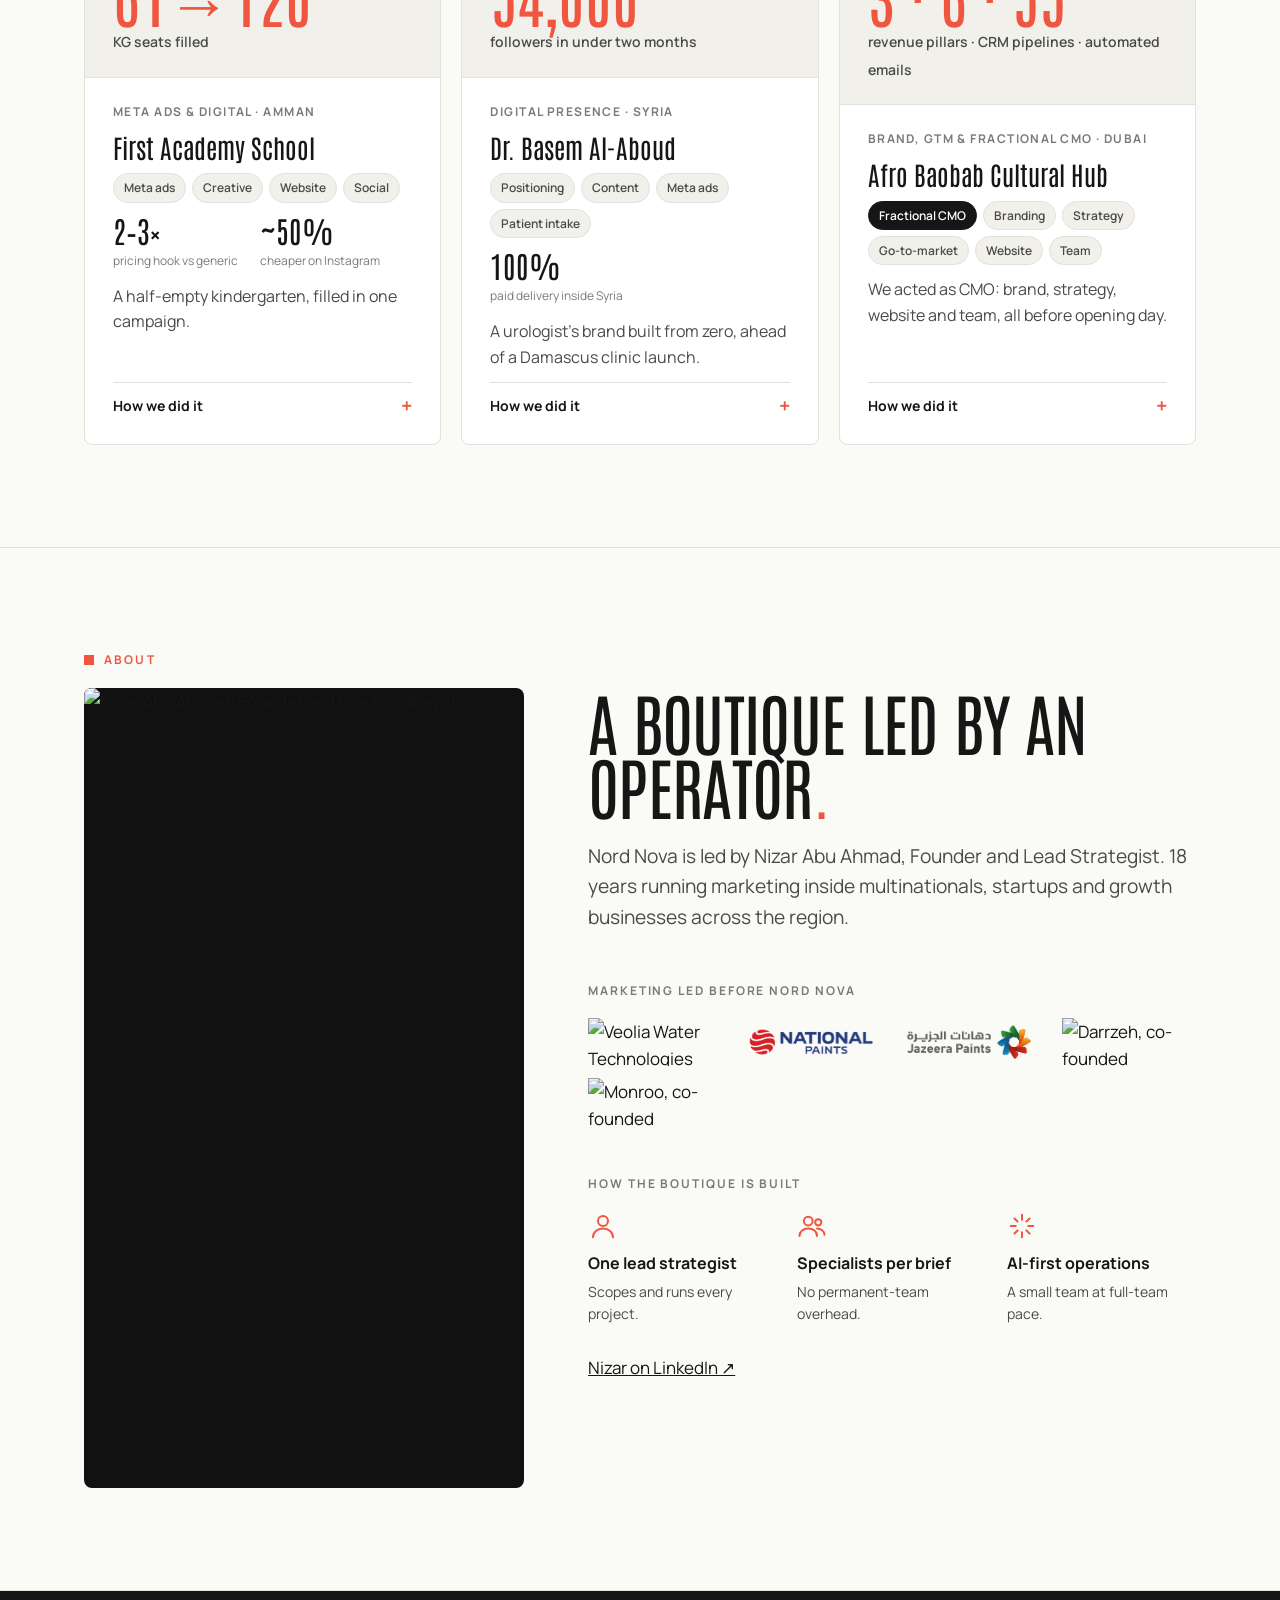
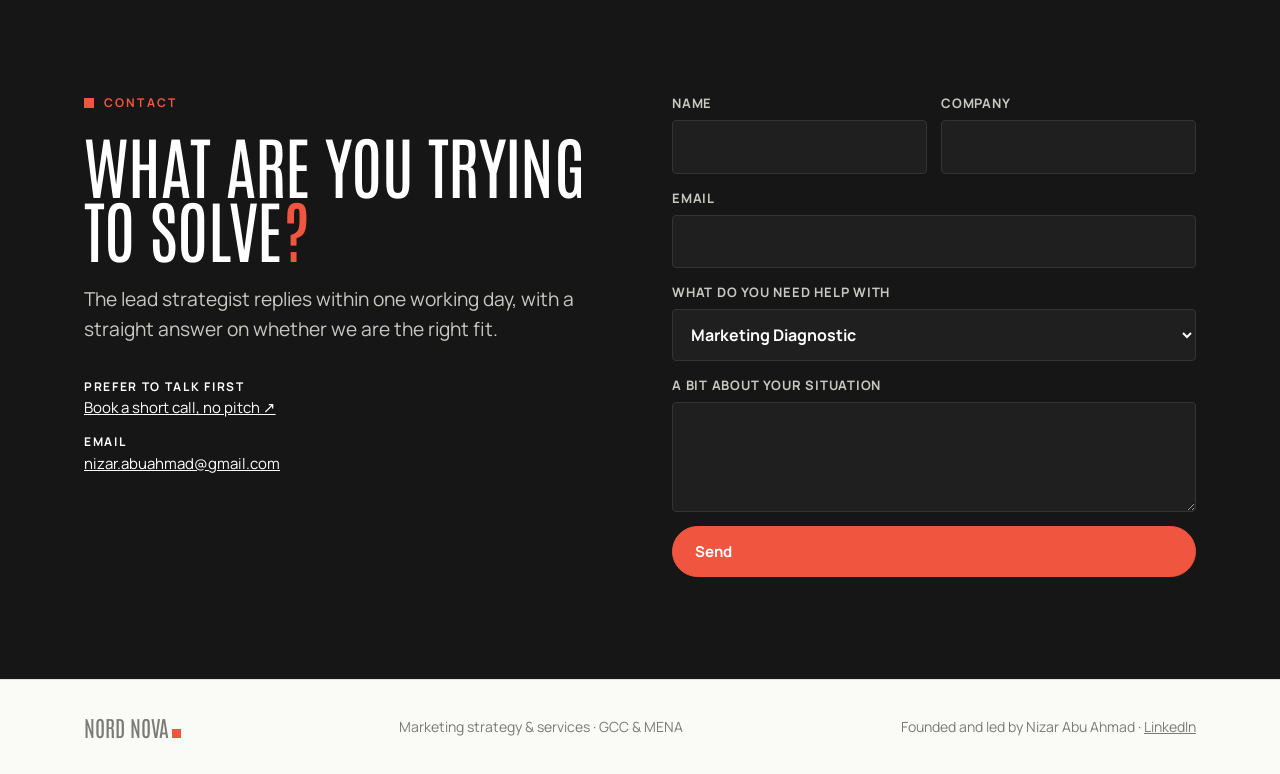
==== commit 865a18a6: "Afro Baobab: show full role as fractional CMO, add brand and website work - Case and carousel copy n" ====
--- a/index.html
+++ b/index.html
@@ -114,10 +114,10 @@
           </div>
 
           <div class="slide">
-            <p class="who"><span class="who-id"><img class="who-logo" src="assets/logo-afro-baobab.png" alt="" width="80" height="30"><b>Afro Baobab Cultural Hub</b></span><span>Culture · Dubai</span></p>
+            <p class="who"><span class="who-id"><img class="who-logo" src="assets/logo-afro-baobab.png" alt="" width="80" height="30"><b>Afro Baobab Cultural Hub</b></span><span>Fractional CMO · Dubai</span></p>
             <div class="metric">
               <b class="big">3 revenue pillars</b>
-              <span class="what">A new category positioned, with its commercial model built before opening day</span>
+              <span class="what">Branded, positioned and taken to market, with us acting as CMO</span>
               <div class="segs" aria-hidden="true"><span style="--k:0">Schools</span><span style="--k:1">Corporates</span><span style="--k:2">Public</span></div>
             </div>
             <div class="metric-pair">
@@ -295,6 +295,7 @@
         <div class="case-body">
           <span class="kind">Meta Ads &amp; digital · Amman</span>
           <h3>First Academy School</h3>
+          <ul class="roles"><li>Meta ads</li><li>Creative</li><li>Website</li><li>Social</li></ul>
           <div class="res"><div><b>2–3×</b><span>pricing hook vs generic</span></div><div><b>~50%</b><span>cheaper on Instagram</span></div></div>
           <p class="one">A half-empty kindergarten, filled in one campaign.</p>
           <details><summary>How we did it</summary><p>Restructured the Meta account to isolate winning ad sets, moved creative to colloquial Jordanian Arabic, and led with all-inclusive pricing. Cost per enquiry fell to roughly a third.</p></details>
@@ -306,19 +307,21 @@
         <div class="case-body">
           <span class="kind">Digital presence · Syria</span>
           <h3>Dr. Basem Al-Aboud</h3>
+          <ul class="roles"><li>Positioning</li><li>Content</li><li>Meta ads</li><li>Patient intake</li></ul>
           <div class="res"><div><b>100%</b><span>paid delivery inside Syria</span></div></div>
           <p class="one">A urologist's brand built from zero, ahead of a Damascus clinic launch.</p>
           <details><summary>How we did it</summary><p>European credentials with a Syrian voice, content sequenced from safe topics to sensitive ones, Levantine dialect captions, geo-targeted Meta campaigns and WhatsApp-first patient intake.</p></details>
         </div>
       </article>
       <article class="case">
-        <button type="button" class="case-media" data-gallery="g-afro" aria-label="View Afro Baobab Cultural Hub work samples"><img src="assets/work/afro-1.jpg" alt="" loading="lazy"><img src="assets/work/afro-2.jpg" alt="" loading="lazy"><img src="assets/work/afro-5.jpg" alt="" loading="lazy"><span class="more">View work · 6</span></button>
+        <button type="button" class="case-media" data-gallery="g-afro" aria-label="View Afro Baobab Cultural Hub work samples"><img src="assets/work/afro-brand-1.jpg" alt="" loading="lazy" style="object-position:left center"><img src="assets/work/afro-1.jpg" alt="" loading="lazy"><img src="assets/work/afro-2.jpg" alt="" loading="lazy"><span class="more">View work · 11</span></button>
         <div class="case-top"><b>3 · 6 · 55</b><span>revenue pillars · CRM pipelines · automated emails</span></div>
         <div class="case-body">
-          <span class="kind">Positioning &amp; GTM · Dubai</span>
+          <span class="kind">Brand, GTM &amp; fractional CMO · Dubai</span>
           <h3>Afro Baobab Cultural Hub</h3>
-          <p class="one">A brand-new category positioned and launched before opening day.</p>
-          <details><summary>How we did it</summary><p>"Experience. Connect. Belong." became a full messaging system, a three-pillar commercial model for schools, corporates and the public, a launch campaign and a governed content calendar.</p></details>
+          <ul class="roles"><li class="lead">Fractional CMO</li><li>Branding</li><li>Strategy</li><li>Go-to-market</li><li>Website</li><li>Team</li></ul>
+          <p class="one">We acted as CMO: brand, strategy, website and team, all before opening day.</p>
+          <details><summary>How we did it</summary><p>We acted as fractional CMO from brand to opening. We led the brand development and positioning, built the marketing strategy and go-to-market for schools, corporates and the public, developed the website, and managed the marketing and creative team. "Experience. Connect. Belong." became the messaging system behind the CRM, the launch campaign and a governed content calendar.</p></details>
         </div>
       </article>
     </div>
@@ -414,8 +417,13 @@
   </div>
 </dialog>
 <dialog class="gallery" id="g-afro" aria-label="Afro Baobab Cultural Hub">
-  <div class="g-head"><b>Afro Baobab Cultural Hub</b><span>Meta ads, pre-opening reels and brand motion</span><button type="button" class="g-btn g-prev" aria-label="Previous">←</button><button type="button" class="g-btn g-next" aria-label="Next">→</button><button type="button" class="g-btn g-close" aria-label="Close">×</button></div>
+  <div class="g-head"><b>Afro Baobab Cultural Hub</b><span>Brand identity, website, Meta ads and launch reels</span><button type="button" class="g-btn g-prev" aria-label="Previous">←</button><button type="button" class="g-btn g-next" aria-label="Next">→</button><button type="button" class="g-btn g-close" aria-label="Close">×</button></div>
   <div class="g-track">
+      <figure><img src="assets/work/afro-brand-1.jpg" alt="Brand guidelines" width="1280" height="721" loading="lazy"><figcaption>Brand guidelines</figcaption></figure>
+      <figure><img src="assets/work/afro-brand-2.jpg" alt="Brand colour palette" width="1280" height="718" loading="lazy"><figcaption>Brand colour palette</figcaption></figure>
+      <figure><img src="assets/work/afro-brand-3.jpg" alt="Messaging system" width="1280" height="721" loading="lazy"><figcaption>Messaging system</figcaption></figure>
+      <figure><img src="assets/work/afro-brand-4.jpg" alt="Brand applications" width="1280" height="721" loading="lazy"><figcaption>Brand applications</figcaption></figure>
+      <figure><img src="assets/work/afro-site.jpg" alt="Website: afrobaobabhub.com" width="1280" height="800" loading="lazy"><figcaption>Website: afrobaobabhub.com</figcaption></figure>
       <figure><img src="assets/work/afro-1.jpg" alt="Meta ad: &quot;Every one of these started blank&quot;" width="720" height="1280" loading="lazy"><figcaption>Meta ad: &quot;Every one of these started blank&quot;</figcaption></figure>
       <figure><img src="assets/work/afro-2.jpg" alt="Meta ad: mask workshop hook" width="720" height="1280" loading="lazy"><figcaption>Meta ad: mask workshop hook</figcaption></figure>
       <figure><img src="assets/work/afro-3.jpg" alt="Meta ad: workshop social proof" width="720" height="1280" loading="lazy"><figcaption>Meta ad: workshop social proof</figcaption></figure>
--- a/site.css
+++ b/site.css
@@ -282,3 +282,8 @@
 .g-track figcaption{font-size:13px;color:var(--on-dark-2);margin-top:8px}
 body:has(.gallery[open]){overflow:hidden}
 @media(max-width:560px){.g-head span{display:none}.g-track img{height:auto;max-height:70vh;max-width:84vw}}
+
+/* role chips on case studies */
+.roles{display:flex;flex-wrap:wrap;gap:6px}
+.roles li{font-size:12px;font-weight:600;padding:4px 10px;border-radius:999px;background:var(--bg-2);border:1px solid var(--line);color:var(--ink-2)}
+.roles li.lead{background:var(--ink);border-color:var(--ink);color:#fff}
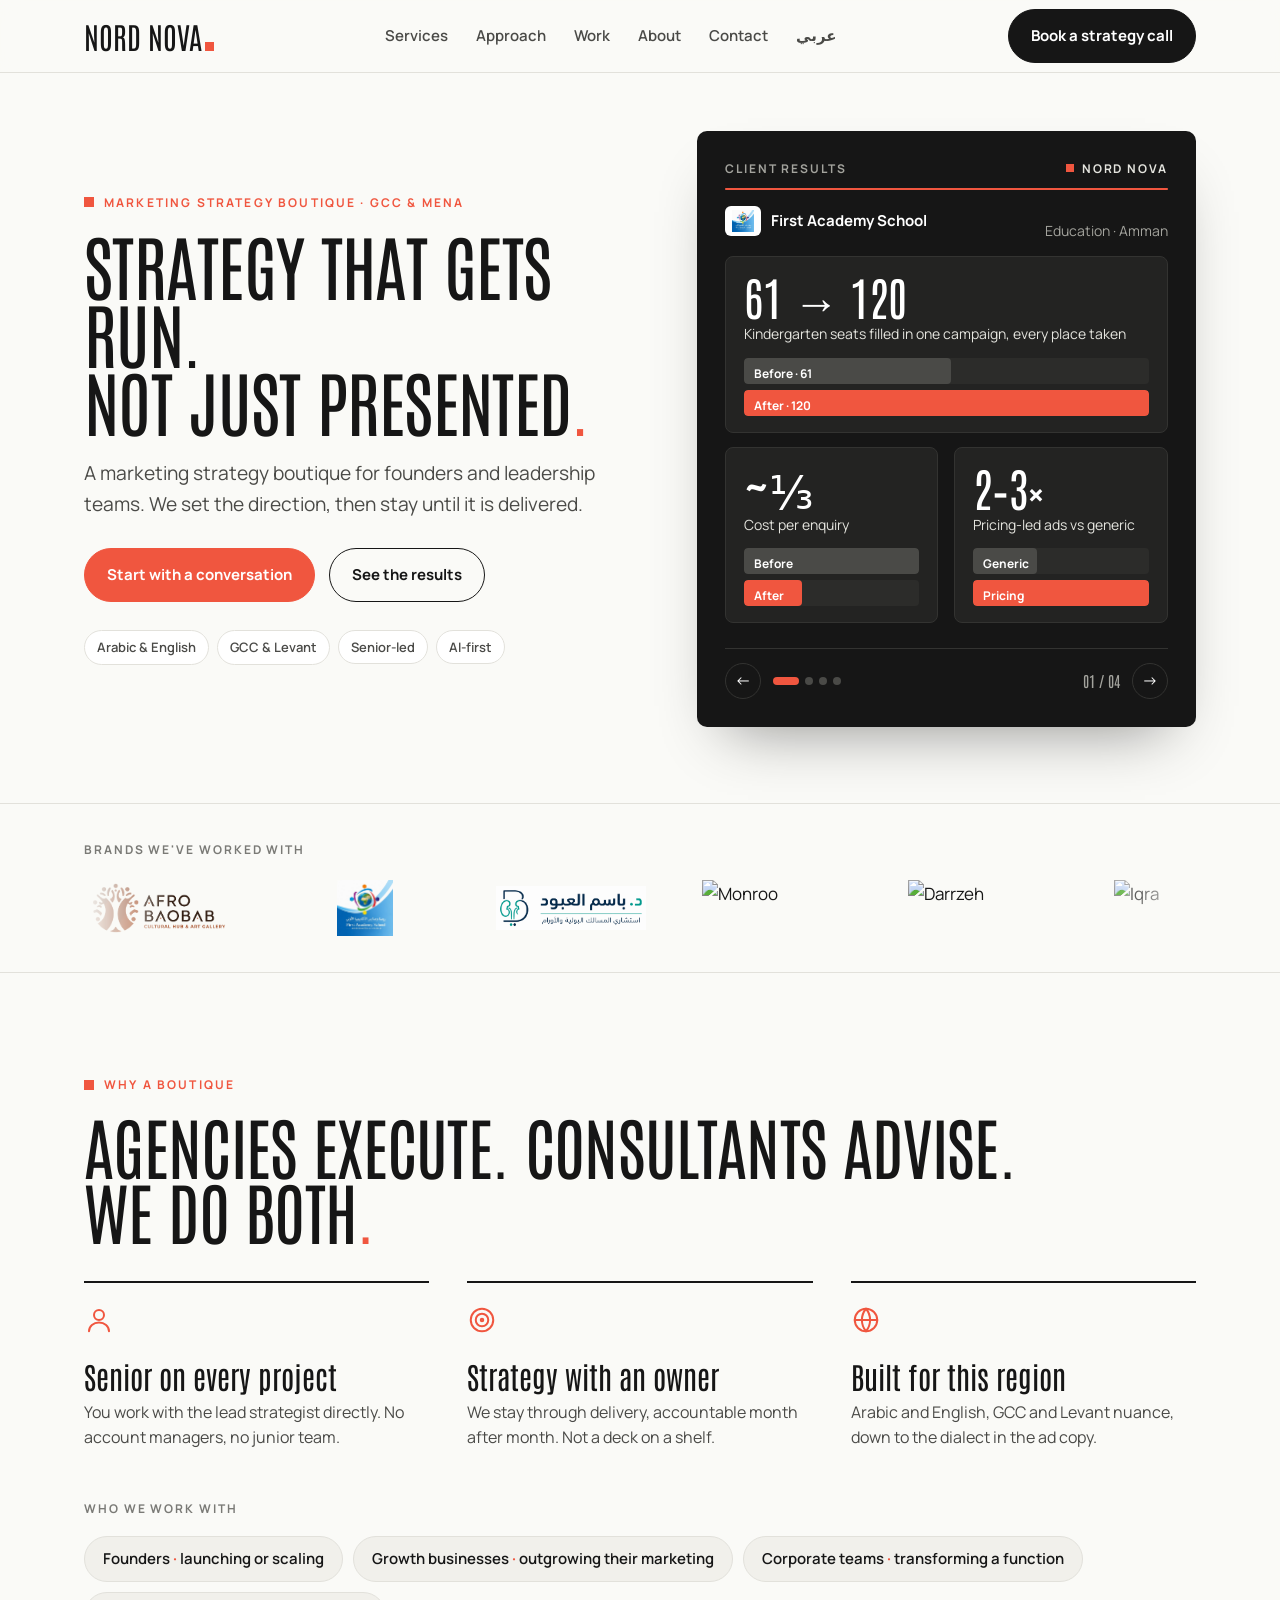
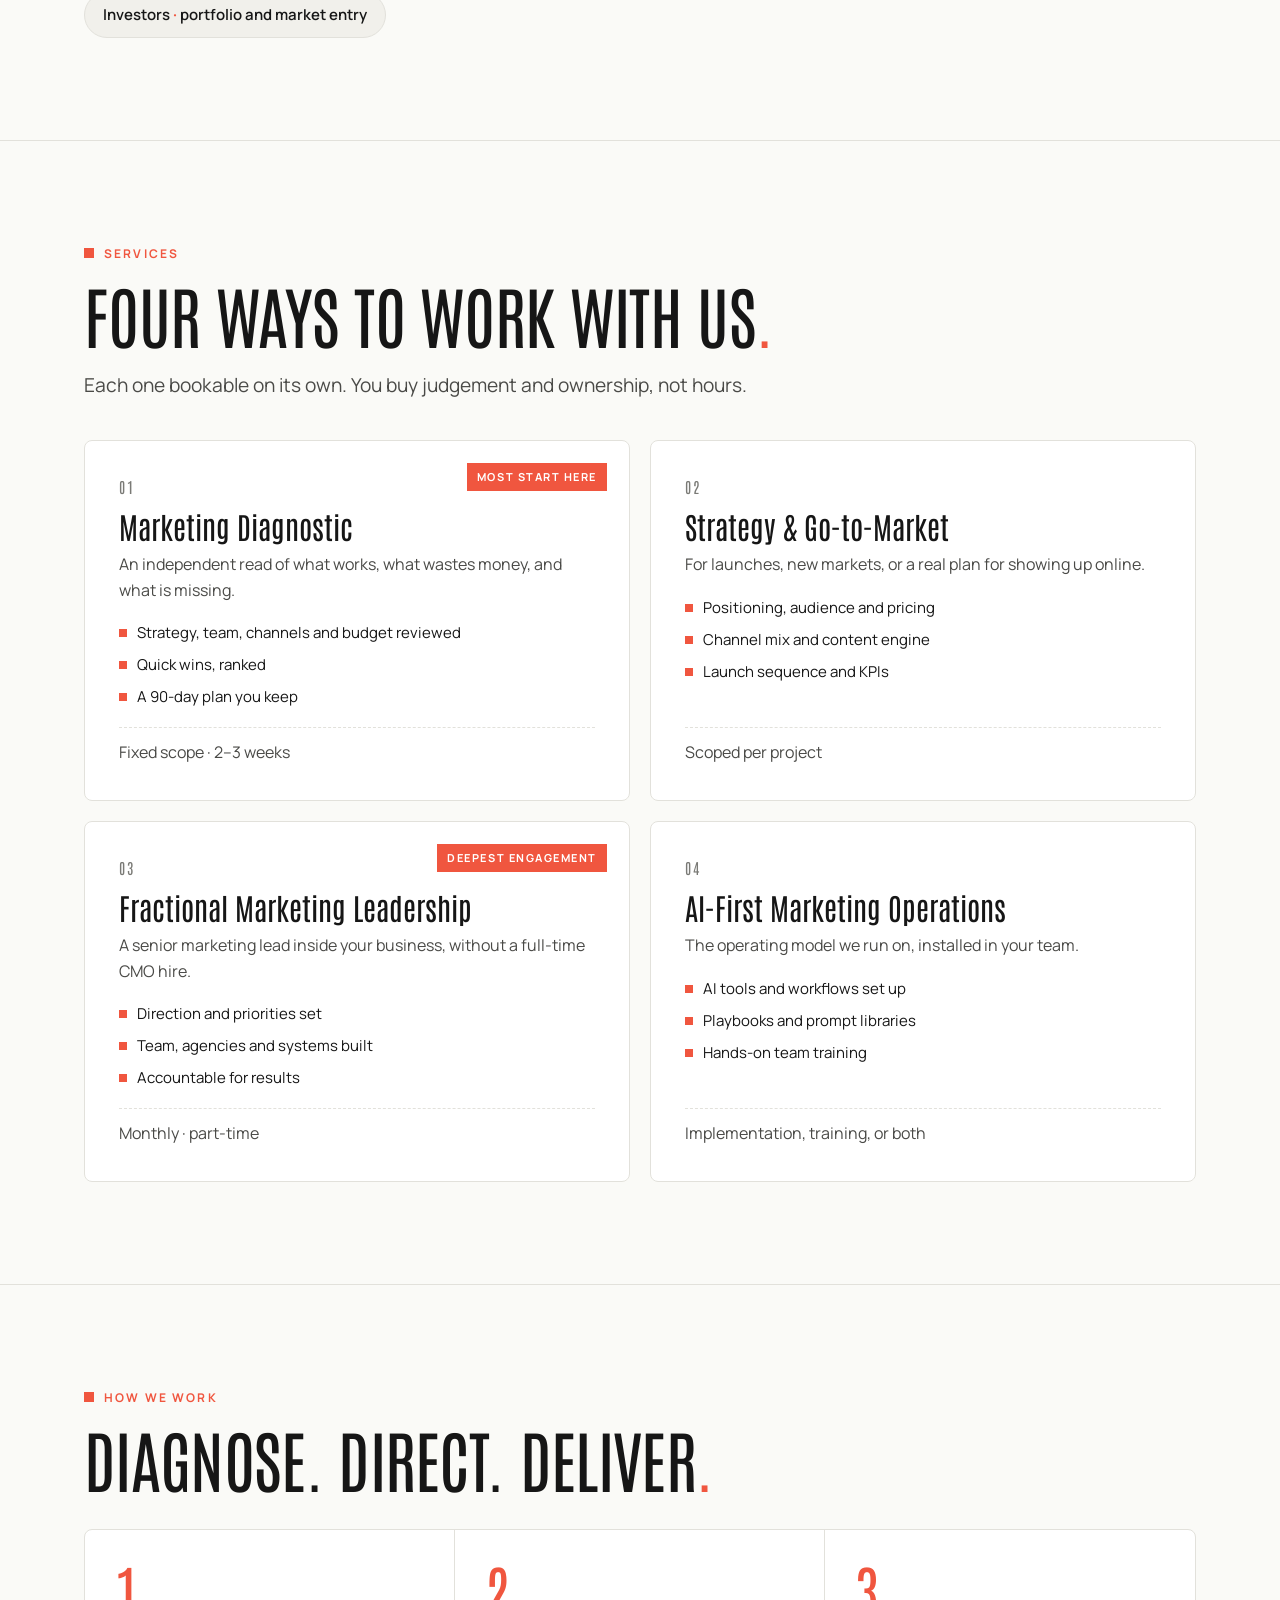
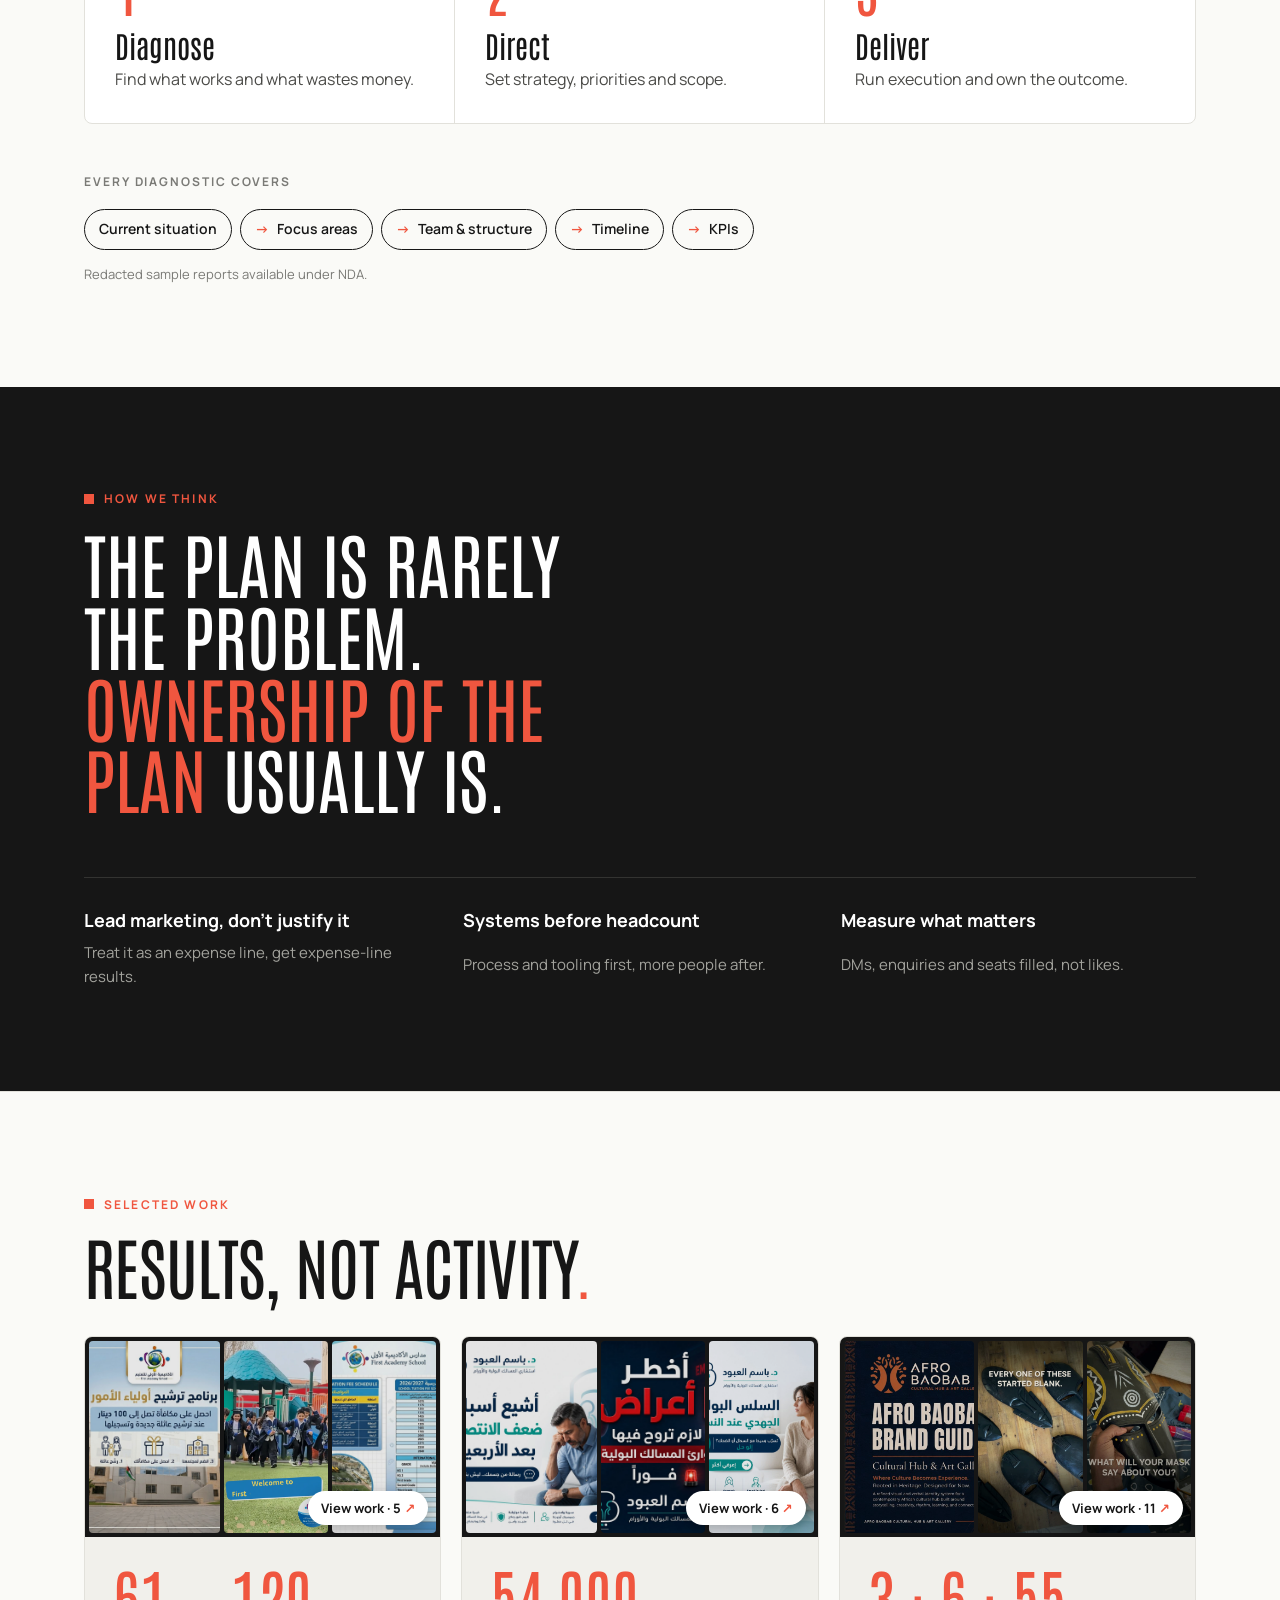
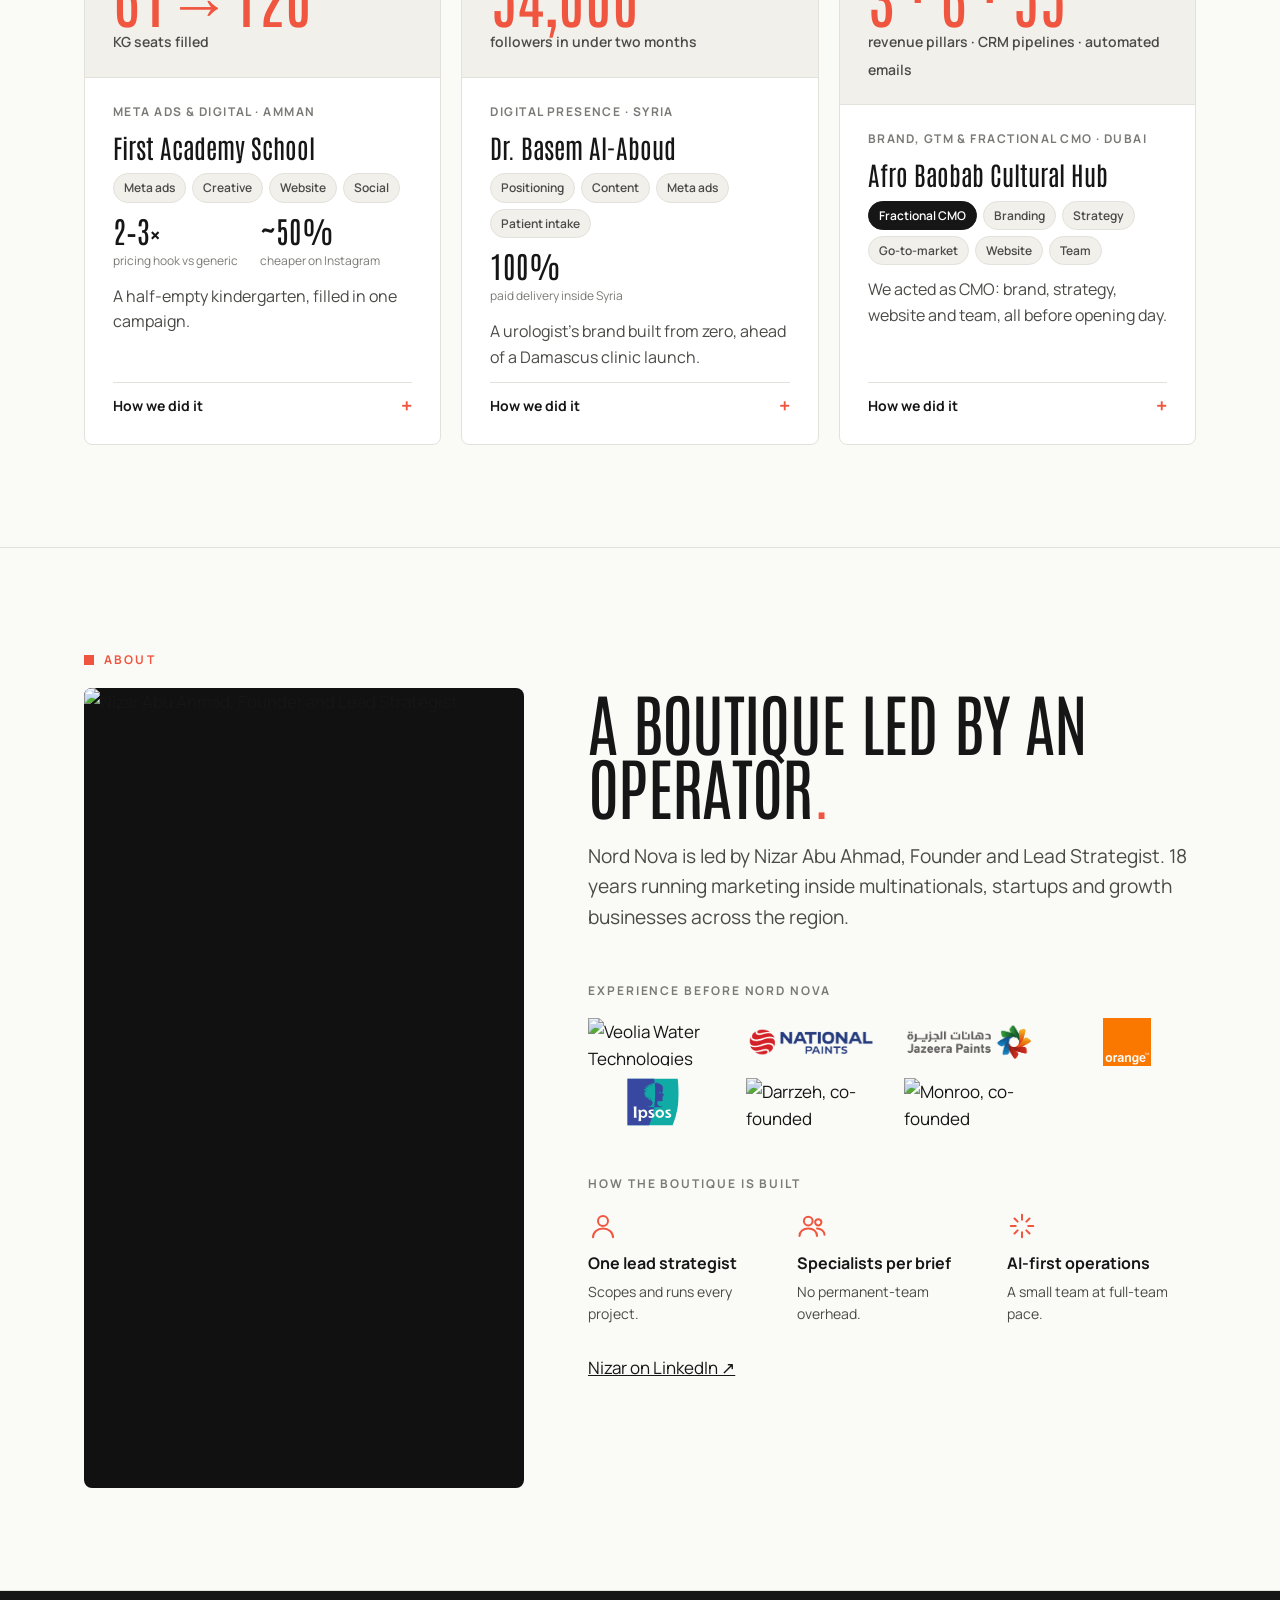
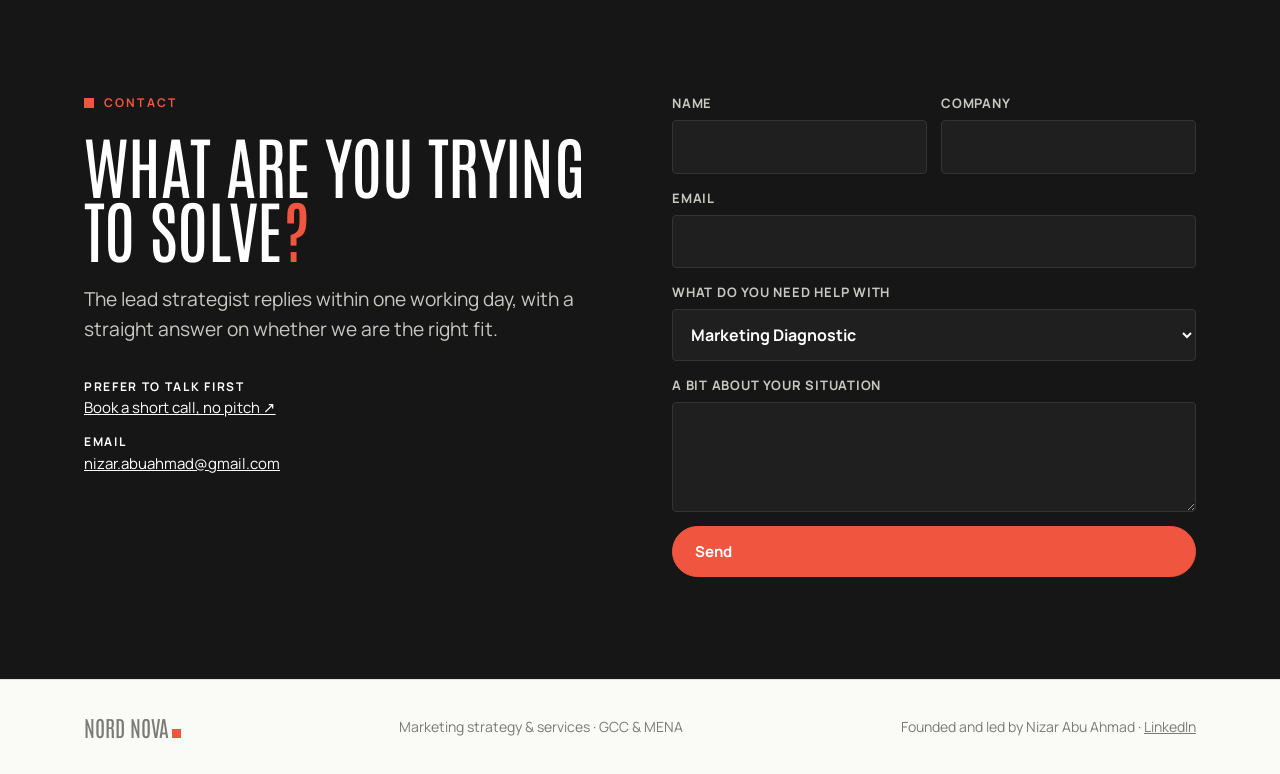
==== commit 3e05edab: "Add Orange and Ipsos to the About experience logos Relabel the row 'Experience before Nord Nova', si" ====
--- a/index.html
+++ b/index.html
@@ -336,11 +336,13 @@
       <div>
         <h2>A boutique led by an operator<span class="dot">.</span></h2>
         <p class="lead">Nord Nova is led by Nizar Abu Ahmad, Founder and Lead Strategist. 18 years running marketing inside multinationals, startups and growth businesses across the region.</p>
-        <p class="sub">Marketing led before Nord Nova</p>
+        <p class="sub">Experience before Nord Nova</p>
         <div class="past">
           <img src="assets/logo-veolia.png" alt="Veolia Water Technologies" loading="lazy">
           <img src="assets/logo-national-paints.png" alt="National Paints" loading="lazy">
           <img src="assets/logo-jazeera-paints.png" alt="Jazeera Paints" loading="lazy">
+          <img src="assets/logo-orange.svg" alt="Orange" loading="lazy">
+          <img src="assets/logo-ipsos.svg" alt="Ipsos" loading="lazy">
           <img src="assets/logo-darrzeh.png" alt="Darrzeh, co-founded" loading="lazy">
           <img src="assets/logo-monroo.png" alt="Monroo, co-founded" loading="lazy">
         </div>
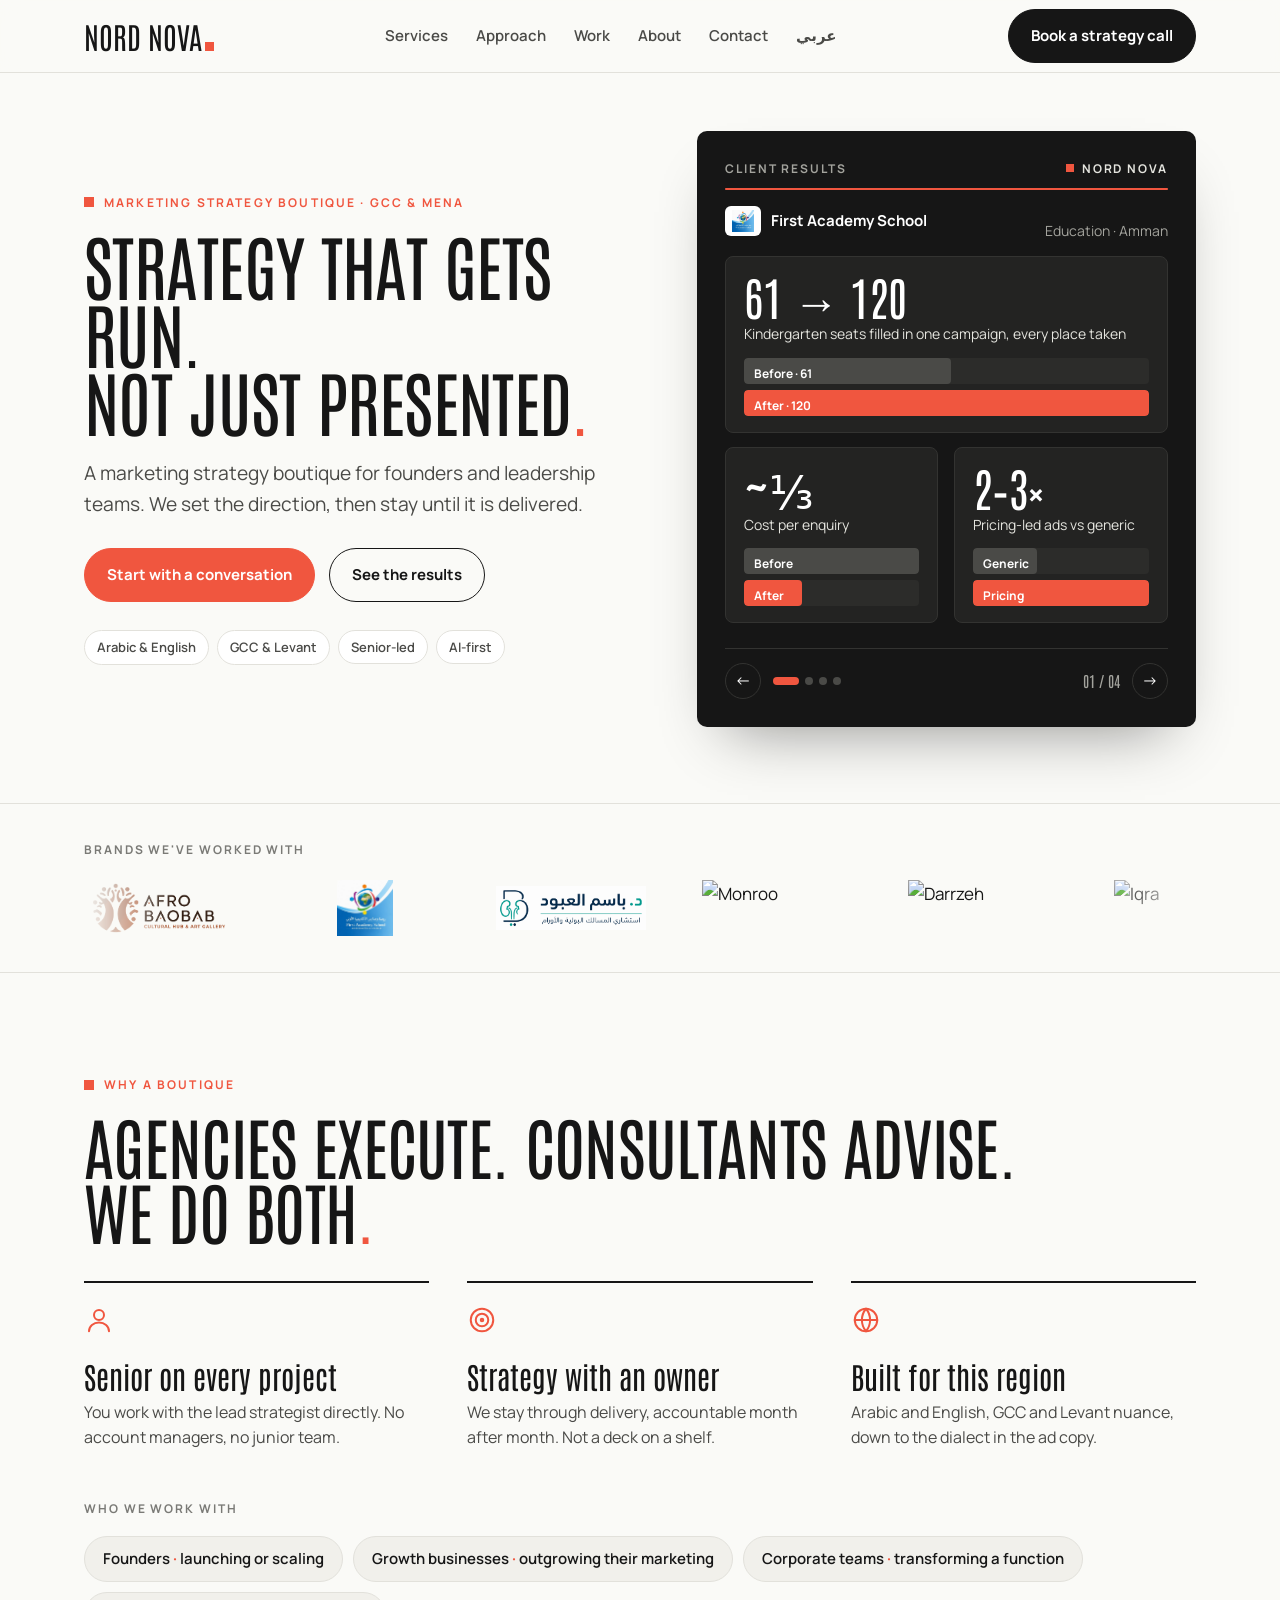
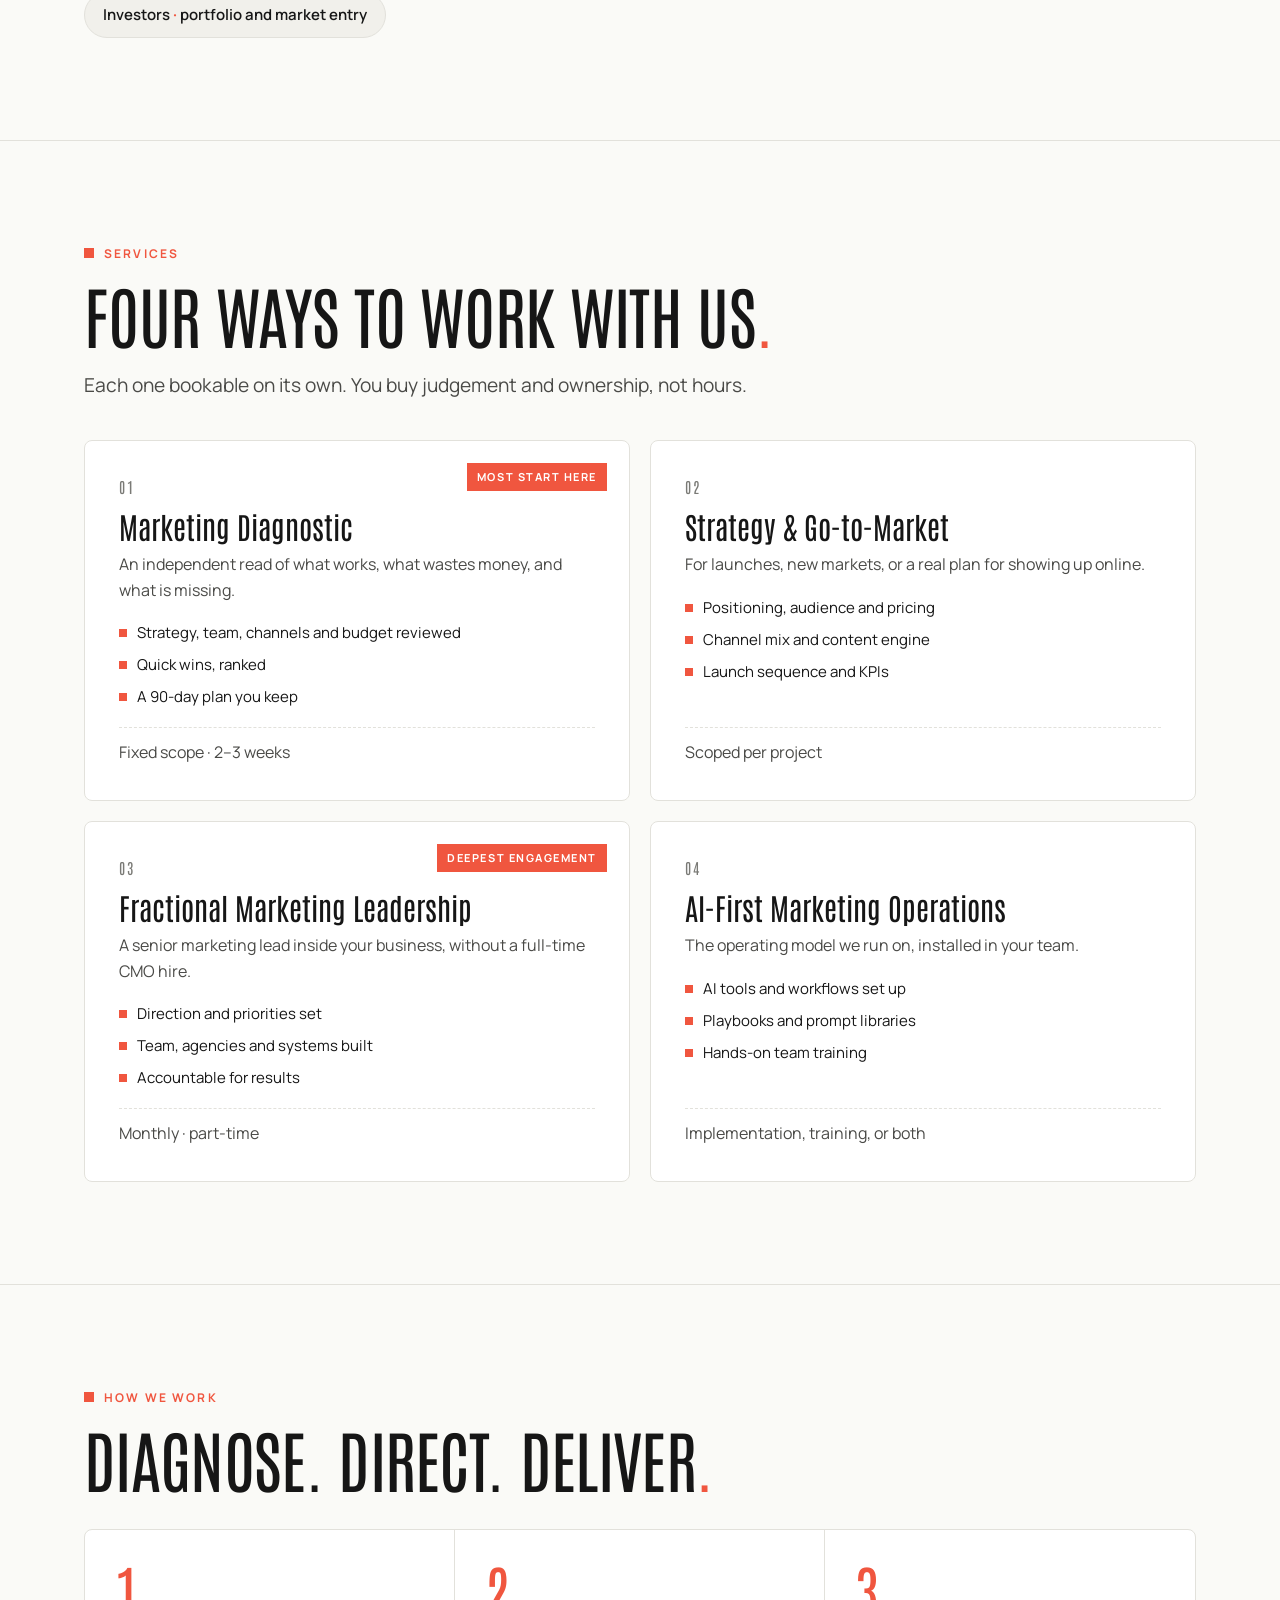
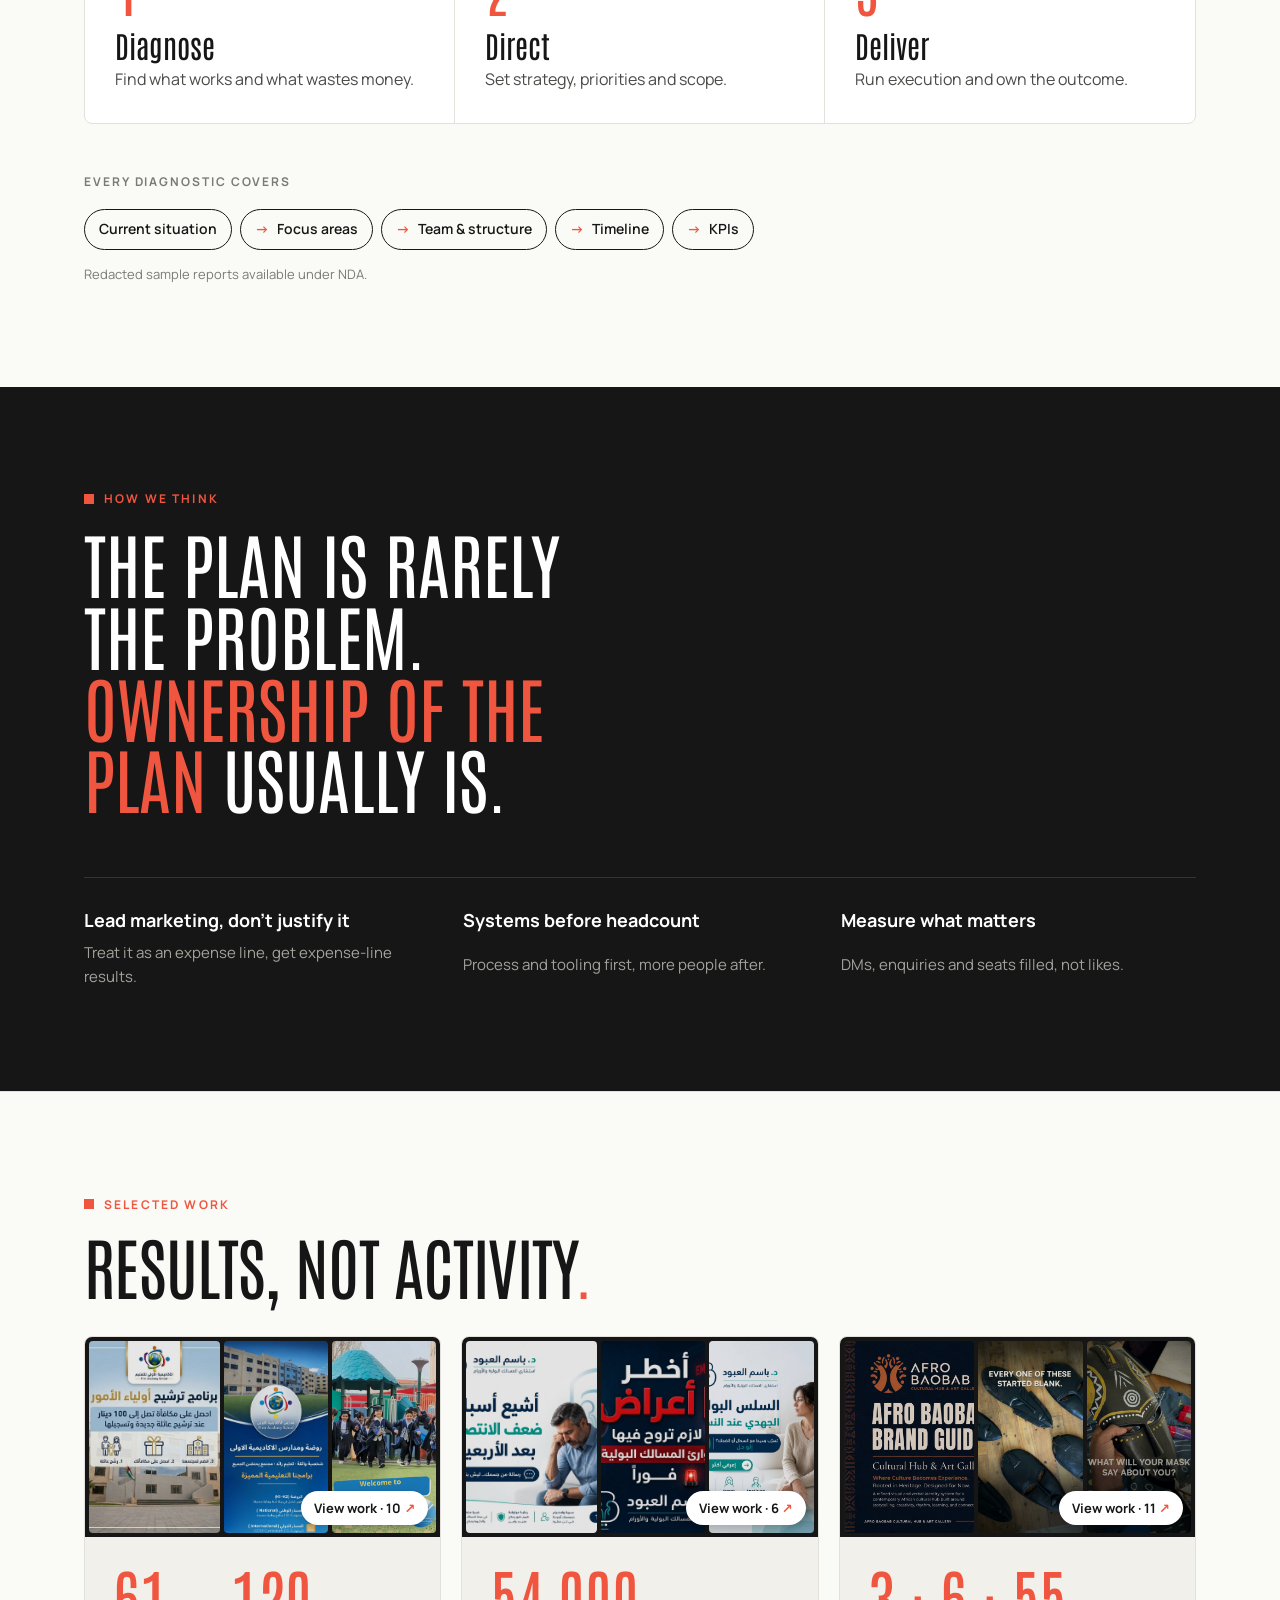
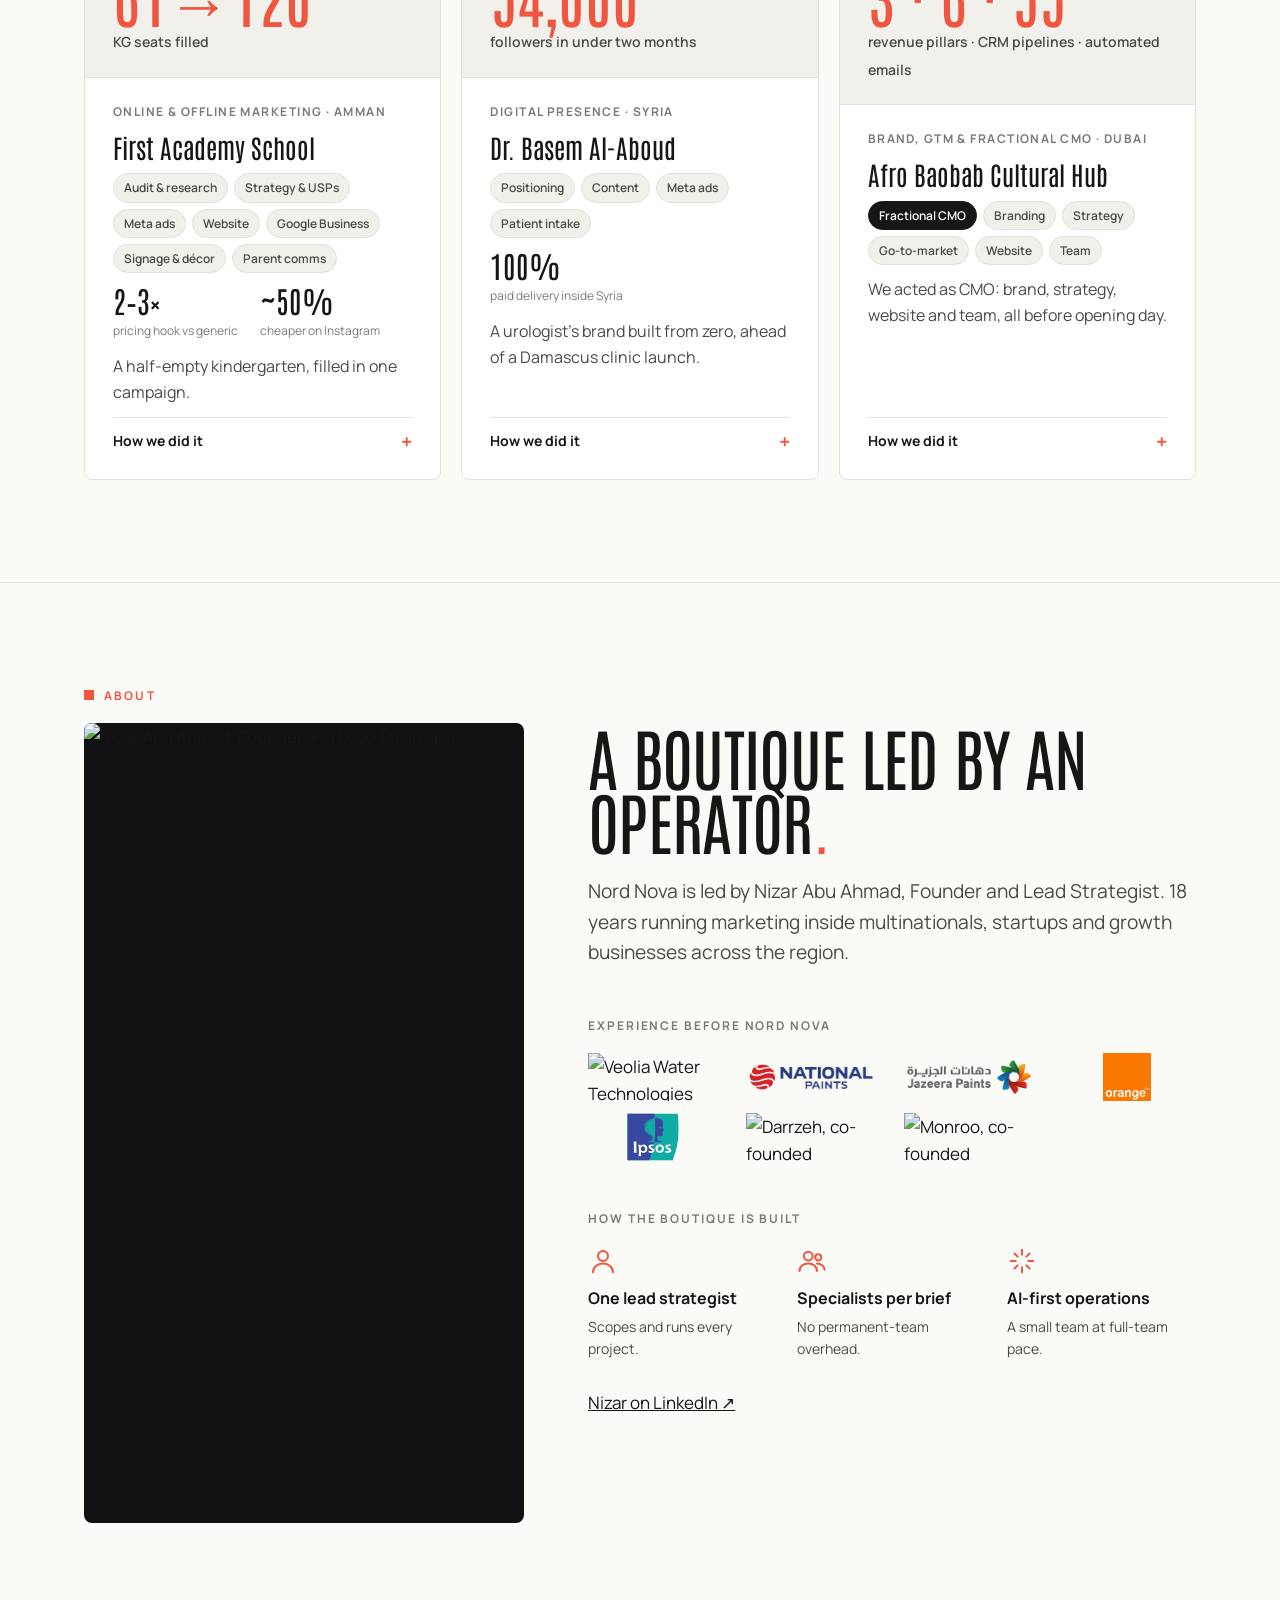
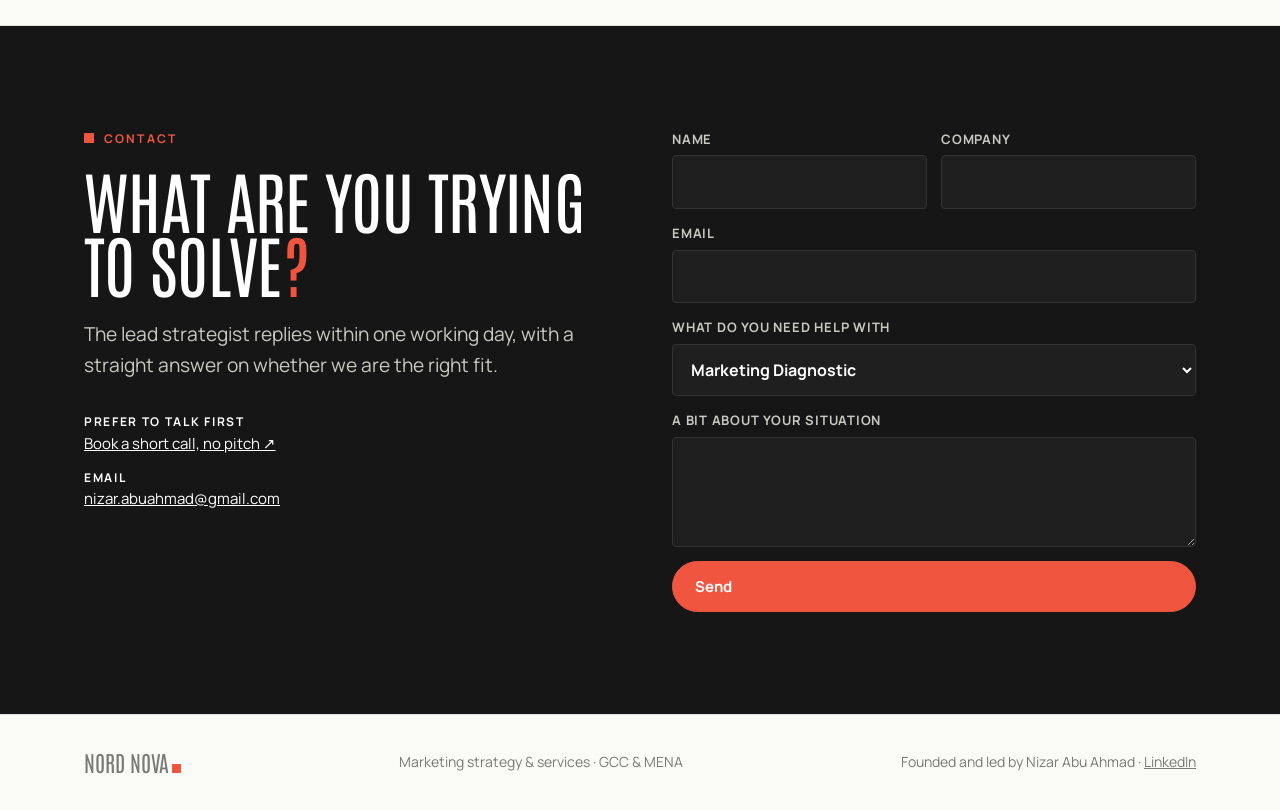
==== commit 5f7c11ba: "First Academy: show full online and offline scope - Label, role tags and a step-by-step 'How we did " ====
--- a/index.html
+++ b/index.html
@@ -290,15 +290,15 @@
     <h2>Results, not activity<span class="dot">.</span></h2>
     <div class="work">
       <article class="case">
-        <button type="button" class="case-media" data-gallery="g-fas" aria-label="View First Academy School work samples"><img src="assets/work/fas-1.jpg" alt="" loading="lazy"><img src="assets/work/fas-3.jpg" alt="" loading="lazy"><img src="assets/work/fas-2.jpg" alt="" loading="lazy"><span class="more">View work · 5</span></button>
+        <button type="button" class="case-media" data-gallery="g-fas" aria-label="View First Academy School work samples"><img src="assets/work/fas-1.jpg" alt="" loading="lazy"><img src="assets/work/fas-rollup.jpg" alt="" loading="lazy"><img src="assets/work/fas-3.jpg" alt="" loading="lazy"><span class="more">View work · 10</span></button>
         <div class="case-top"><b>61→120</b><span>KG seats filled</span></div>
         <div class="case-body">
-          <span class="kind">Meta Ads &amp; digital · Amman</span>
+          <span class="kind">Online &amp; offline marketing · Amman</span>
           <h3>First Academy School</h3>
-          <ul class="roles"><li>Meta ads</li><li>Creative</li><li>Website</li><li>Social</li></ul>
+          <ul class="roles"><li>Audit &amp; research</li><li>Strategy &amp; USPs</li><li>Meta ads</li><li>Website</li><li>Google Business</li><li>Signage &amp; décor</li><li>Parent comms</li></ul>
           <div class="res"><div><b>2–3×</b><span>pricing hook vs generic</span></div><div><b>~50%</b><span>cheaper on Instagram</span></div></div>
           <p class="one">A half-empty kindergarten, filled in one campaign.</p>
-          <details><summary>How we did it</summary><p>Restructured the Meta account to isolate winning ad sets, moved creative to colloquial Jordanian Arabic, and led with all-inclusive pricing. Cost per enquiry fell to roughly a third.</p></details>
+          <details><summary>How we did it</summary><ol><li><span><b>Audit &amp; research.</b> A full marketing audit, plus research into the market and what parents want.</span></li><li><span><b>Strategy.</b> The marketing plan, and the school's unique selling points sharpened into clear messages.</span></li><li><span><b>Online.</b> A new website, a Google Business Profile, and Meta ads in colloquial Jordanian Arabic led by all-inclusive pricing.</span></li><li><span><b>Offline.</b> School decoration, signage, roll-ups, flyers and new campus photography.</span></li><li><span><b>People.</b> Teacher feedback and parent communication, so the school experience matched the promise.</span></li></ol><p class="outcome">Kindergarten went from 61 to 120 seats, and cost per enquiry fell to roughly a third.</p></details>
         </div>
       </article>
       <article class="case">
@@ -398,13 +398,18 @@
 </main>
 
 <dialog class="gallery" id="g-fas" aria-label="First Academy School">
-  <div class="g-head"><b>First Academy School</b><span>Meta ads, pricing creative and the school website</span><button type="button" class="g-btn g-prev" aria-label="Previous">←</button><button type="button" class="g-btn g-next" aria-label="Next">→</button><button type="button" class="g-btn g-close" aria-label="Close">×</button></div>
+  <div class="g-head"><b>First Academy School</b><span>Meta ads, website, print, signage and on-site design</span><button type="button" class="g-btn g-prev" aria-label="Previous">←</button><button type="button" class="g-btn g-next" aria-label="Next">→</button><button type="button" class="g-btn g-close" aria-label="Close">×</button></div>
   <div class="g-track">
       <figure><img src="assets/work/fas-1.jpg" alt="Parent referral programme ad" width="900" height="900" loading="lazy"><figcaption>Parent referral programme ad</figcaption></figure>
       <figure><img src="assets/work/fas-2.jpg" alt="All-inclusive pricing creative" width="900" height="900" loading="lazy"><figcaption>All-inclusive pricing creative</figcaption></figure>
       <figure><img src="assets/work/fas-3.jpg" alt="Kindergarten video ad" width="720" height="1280" loading="lazy"><figcaption>Kindergarten video ad</figcaption></figure>
       <figure><img src="assets/work/fas-4.jpg" alt="School website" width="1280" height="800" loading="lazy"><figcaption>School website</figcaption></figure>
       <figure><img src="assets/work/fas-5.jpg" alt="Brand video ad" width="720" height="1280" loading="lazy"><figcaption>Brand video ad</figcaption></figure>
+      <figure><img src="assets/work/fas-rollup.jpg" alt="Roll-up banner" width="547" height="1280" loading="lazy"><figcaption>Roll-up banner</figcaption></figure>
+      <figure><img src="assets/work/fas-flyer.jpg" alt="Door-hanger flyer with fees" width="1107" height="1280" loading="lazy"><figcaption>Door-hanger flyer with fees</figcaption></figure>
+      <figure><img src="assets/work/fas-reception-before.jpg" alt="Reception area, before" width="827" height="1100" loading="lazy"><figcaption>Reception area, before</figcaption></figure>
+      <figure><img src="assets/work/fas-reception-concept.jpg" alt="Reception redesign concept" width="827" height="1100" loading="lazy"><figcaption>Reception redesign concept</figcaption></figure>
+      <figure><img src="assets/work/fas-campus.jpg" alt="Campus photography" width="1280" height="853" loading="lazy"><figcaption>Campus photography</figcaption></figure>
   </div>
 </dialog>
 <dialog class="gallery" id="g-basem" aria-label="Dr. Basem Al-Aboud">
--- a/site.css
+++ b/site.css
@@ -287,3 +287,11 @@
 .roles{display:flex;flex-wrap:wrap;gap:6px}
 .roles li{font-size:12px;font-weight:600;padding:4px 10px;border-radius:999px;background:var(--bg-2);border:1px solid var(--line);color:var(--ink-2)}
 .roles li.lead{background:var(--ink);border-color:var(--ink);color:#fff}
+
+/* step list inside "How we did it" */
+details ol{margin:12px 0 0;padding:0;list-style:none;counter-reset:s;display:grid;gap:9px}
+details ol li{counter-increment:s;display:grid;grid-template-columns:20px 1fr;gap:8px;font-size:15px;line-height:1.5;color:var(--ink-2)}
+details ol li::before{content:counter(s);font-family:'Antonio',Impact,sans-serif;color:var(--coral);font-size:17px;line-height:1.35}
+details ol li b{color:var(--ink);font-weight:700}
+details .outcome{margin-top:12px;font-weight:700;color:var(--ink)}
+.work:has(details[open]){align-items:start}
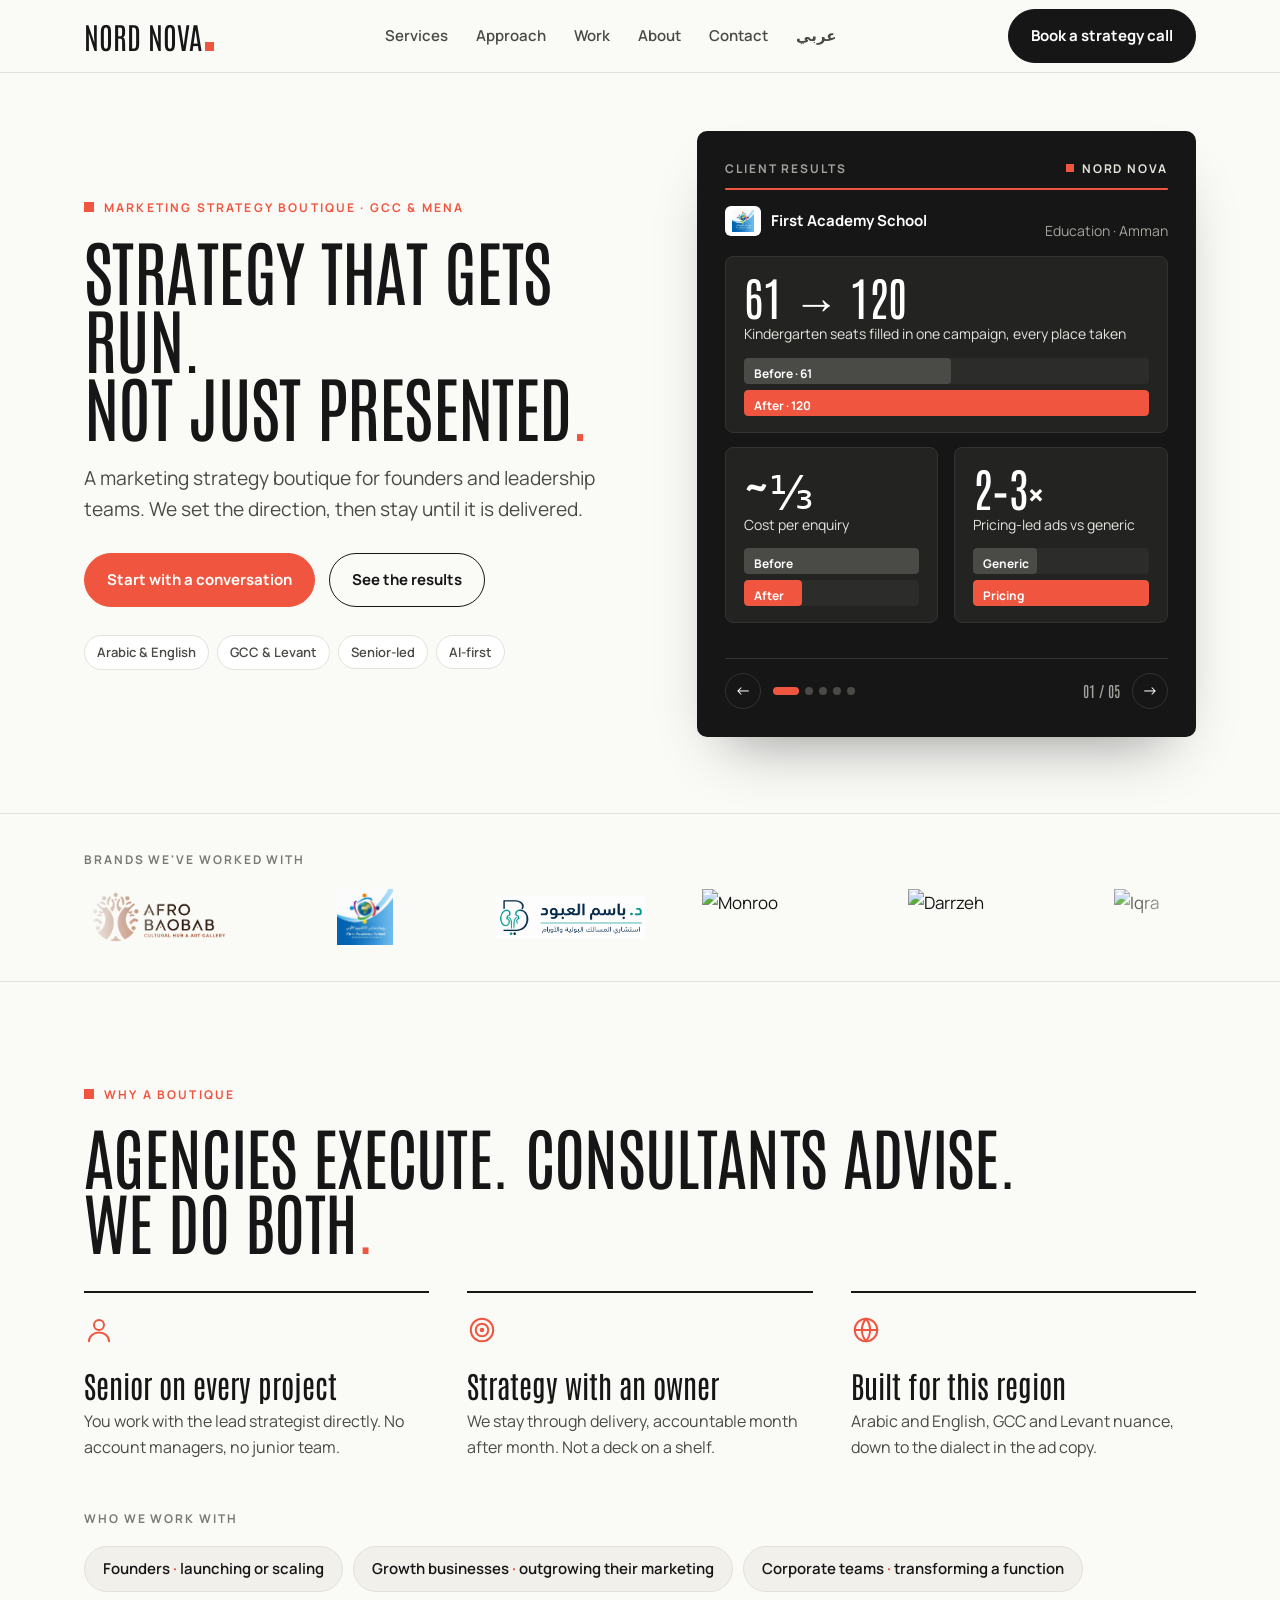
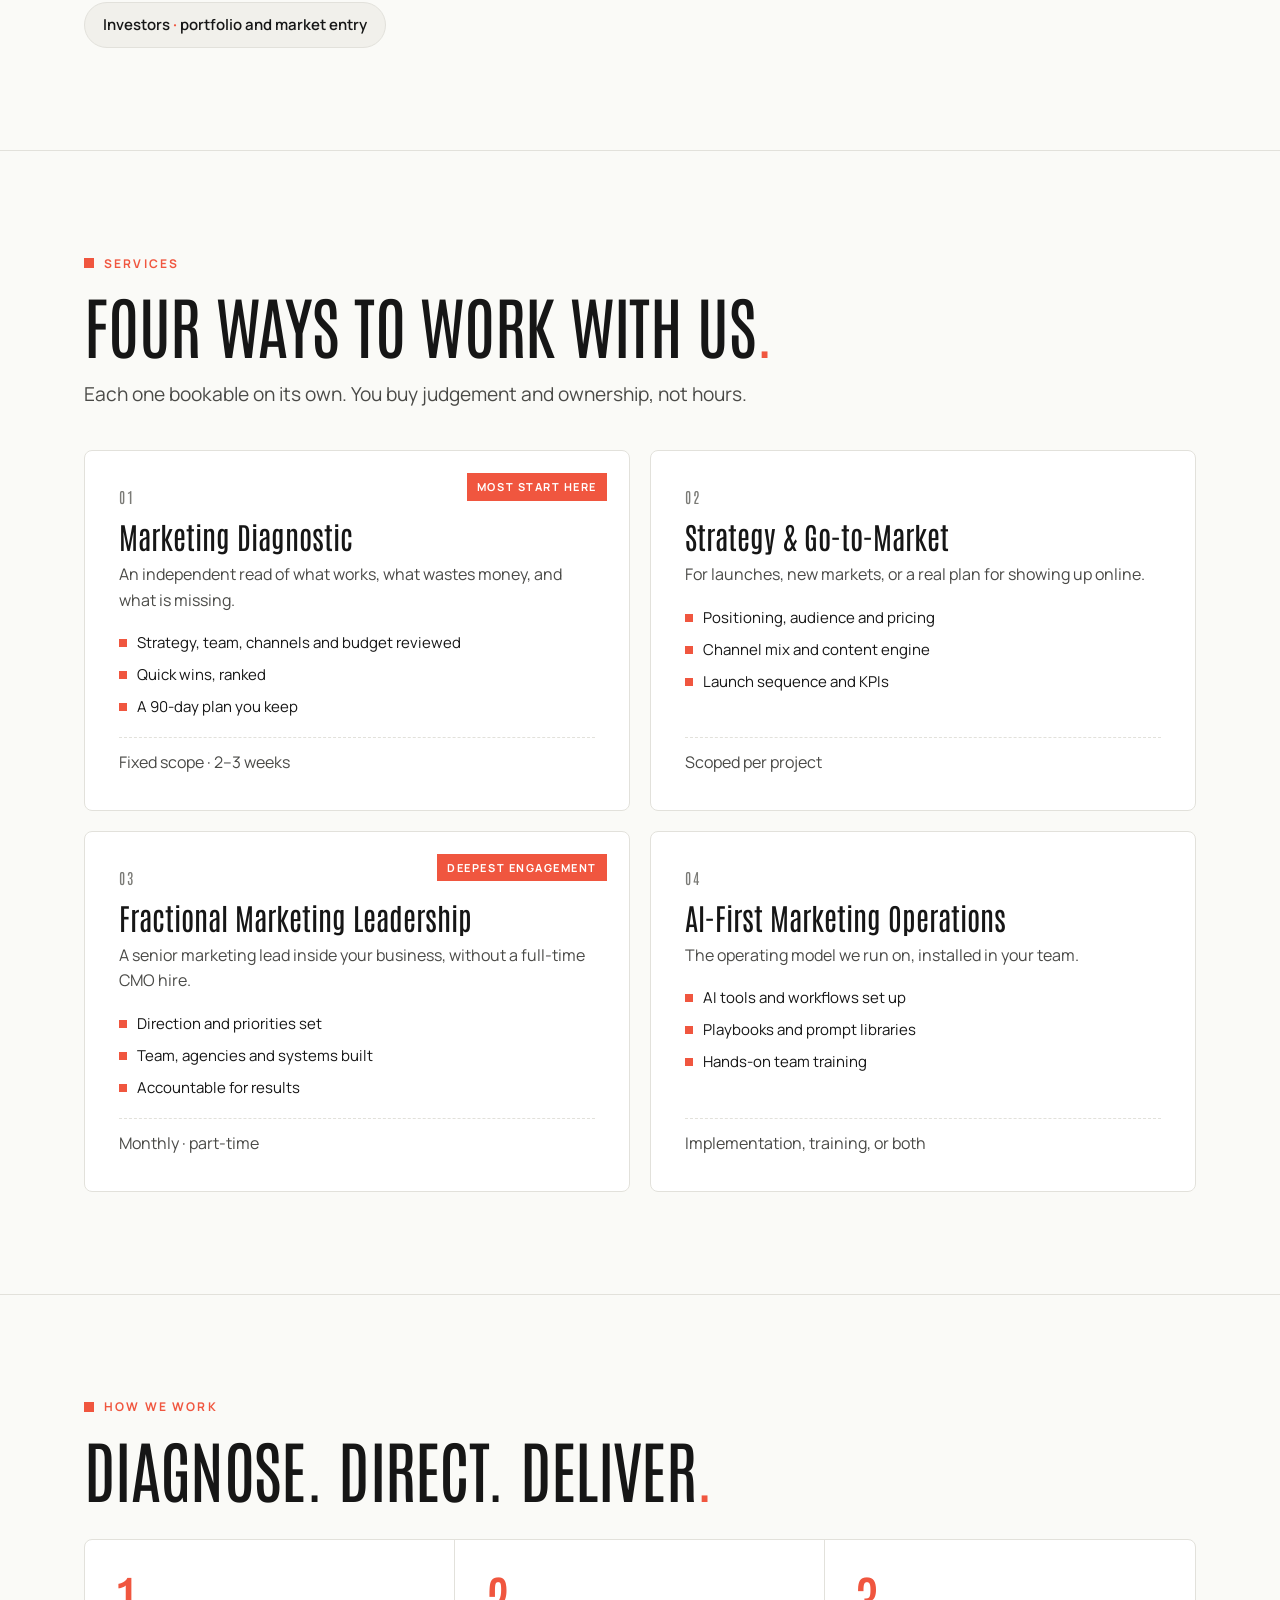
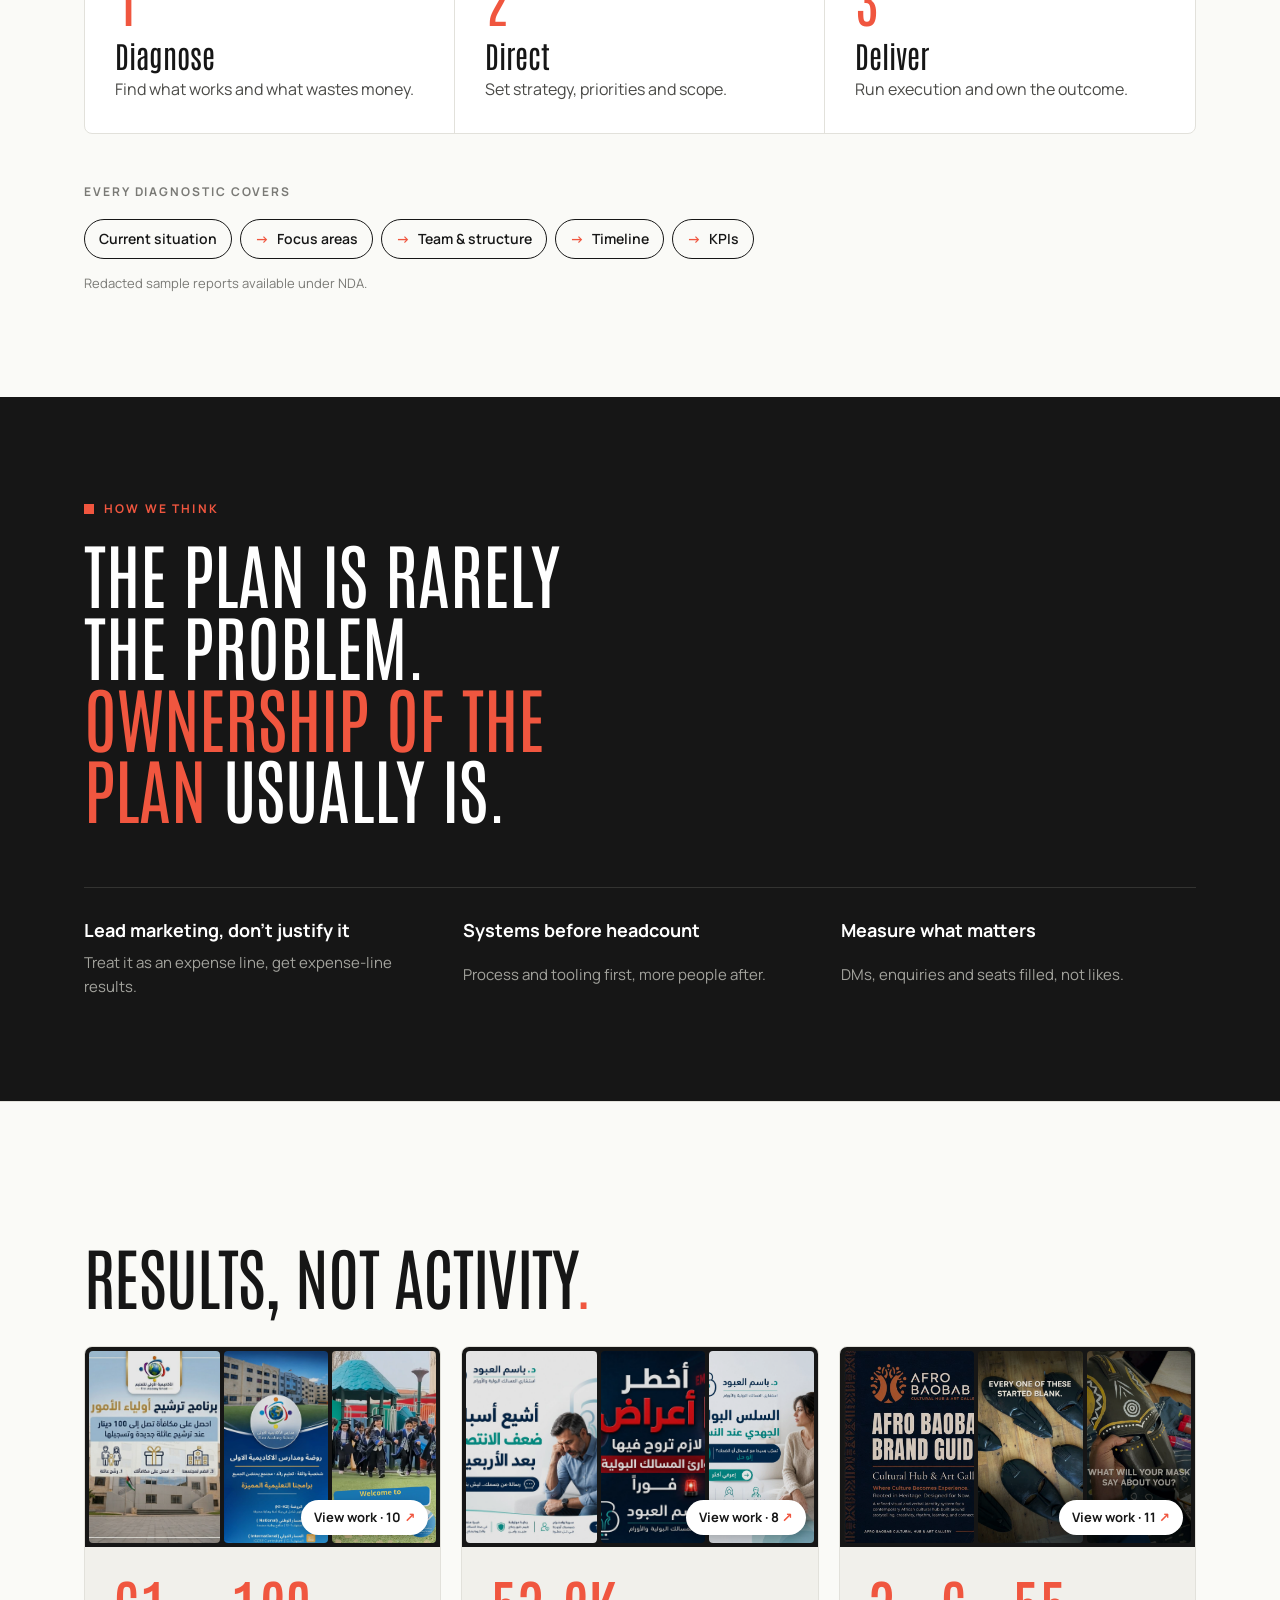
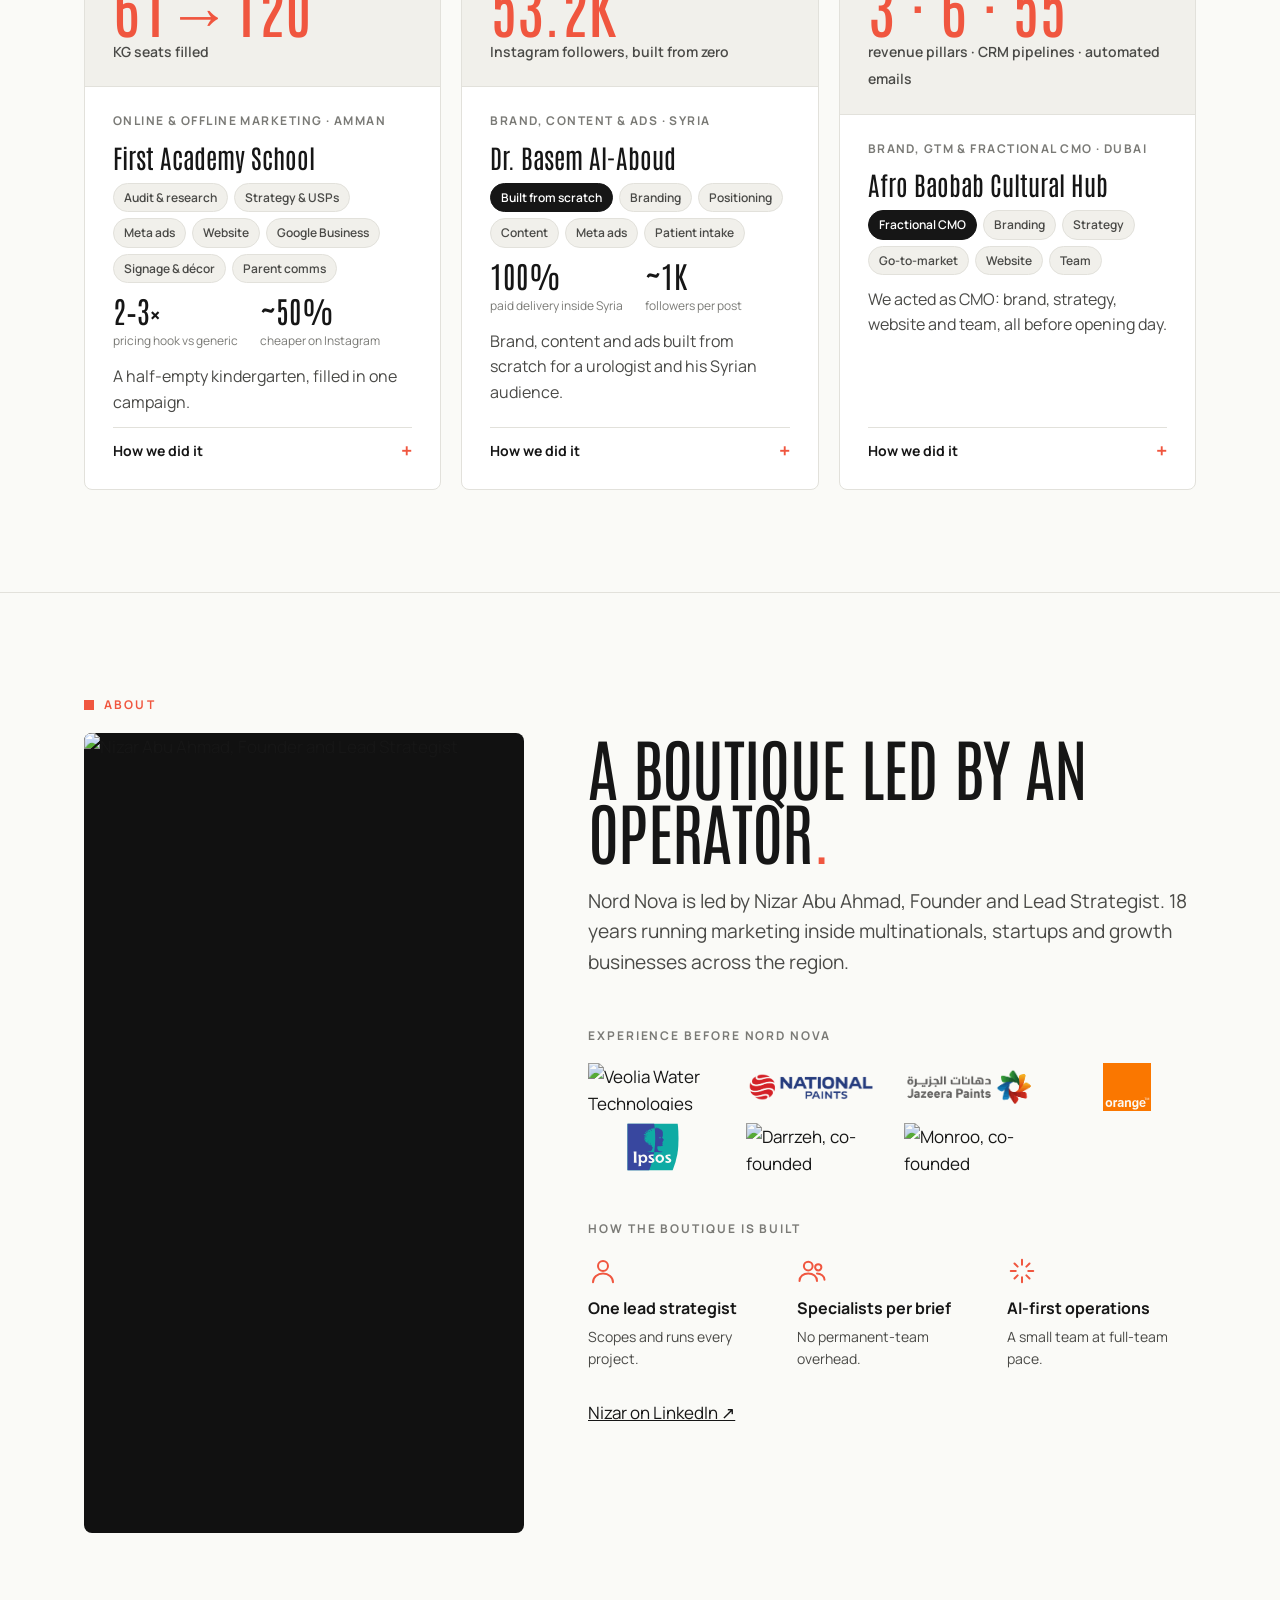
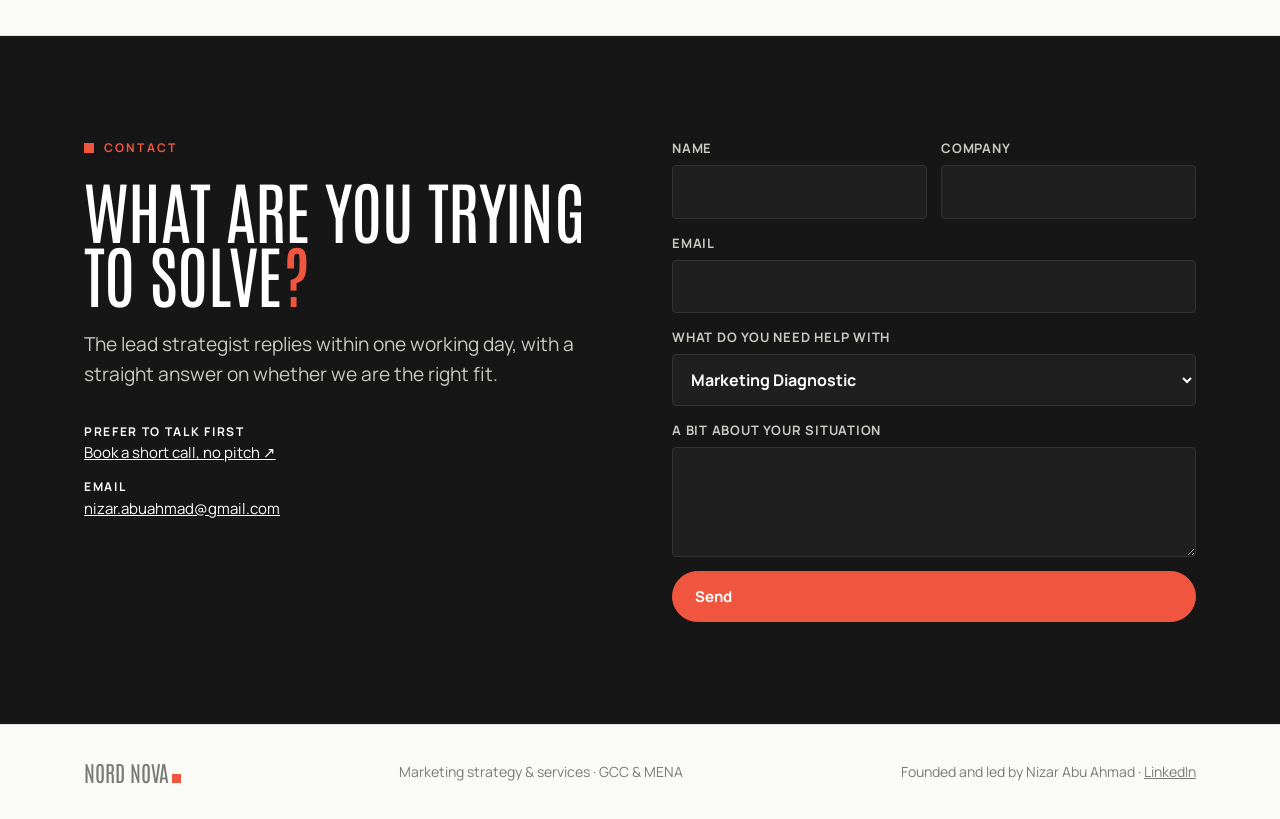
==== commit ed081e00: "Dr. Basem full scope and current numbers; add Dr. Sarah result - Dr. Basem: 53.2K Instagram follower" ====
--- a/index.html
+++ b/index.html
@@ -94,21 +94,43 @@
           <div class="slide">
             <p class="who"><span class="who-id"><img class="who-logo" src="assets/logo-dr-basem.png" alt="" width="80" height="30"><b>Dr. Basem Al-Aboud</b></span><span>Urology · Syria</span></p>
             <div class="metric">
-              <b class="big">54K</b>
-              <span class="what">Followers built from zero in under two months</span>
+              <b class="big">53.2K</b>
+              <span class="what">Instagram followers built from zero, on a verified account</span>
               <div class="bars" aria-hidden="true">
-                <div class="bar hot"><i style="--w:100%"></i><em>Facebook · 30K</em></div>
-                <div class="bar"><i style="--w:80%;--t:.6s"></i><em>Instagram · 24K</em></div>
+                <div class="bar"><i style="--w:0%"></i><em>Start · 0</em></div>
+                <div class="bar hot"><i style="--w:100%;--t:.6s"></i><em>Today · 53.2K</em></div>
               </div>
             </div>
             <div class="metric-pair">
               <div class="metric">
-                <b class="big">0 → 54K</b><span class="what">Audience growth</span>
+                <b class="big">~1K</b><span class="what">Followers per post, from 53 posts</span>
                 <svg class="spark" viewBox="0 0 100 40" preserveAspectRatio="none" aria-hidden="true"><path class="ar" d="M0 38 C18 37 30 34 44 28 S68 12 100 3 V40 H0Z"/><path class="ln" d="M0 38 C18 37 30 34 44 28 S68 12 100 3"/></svg>
               </div>
               <div class="metric">
                 <b class="big">100%</b><span class="what">Paid delivery inside Syria</span>
                 <svg class="ring" viewBox="0 0 36 36" aria-hidden="true"><circle class="tr" cx="18" cy="18" r="15"/><circle class="vl" cx="18" cy="18" r="15" pathLength="100" style="--p:100"/></svg>
+              </div>
+            </div>
+          </div>
+
+          <div class="slide">
+            <p class="who"><span class="who-id"><b>Dr. Sarah Nour</b></span><span>OB-GYN · Geneva</span></p>
+            <div class="metric">
+              <b class="big">59 → 2,822</b>
+              <span class="what">Instagram followers in about three weeks</span>
+              <div class="bars" aria-hidden="true">
+                <div class="bar"><i style="--w:2%"></i><em>13 Sep · 59</em></div>
+                <div class="bar hot"><i style="--w:100%;--t:.6s"></i><em>5 Oct · 2,822</em></div>
+              </div>
+            </div>
+            <div class="metric-pair">
+              <div class="metric">
+                <b class="big">48×</b><span class="what">Audience growth</span>
+                <svg class="spark" viewBox="0 0 100 40" preserveAspectRatio="none" aria-hidden="true"><path class="ar" d="M0 38 C18 37 30 34 44 28 S68 12 100 3 V40 H0Z"/><path class="ln" d="M0 38 C18 37 30 34 44 28 S68 12 100 3"/></svg>
+              </div>
+              <div class="metric">
+                <b class="big">3 weeks</b><span class="what">From 59 to 2.8K followers</span>
+                <div class="sq hot big-sq" data-n="3" aria-hidden="true"></div>
               </div>
             </div>
           </div>
@@ -302,15 +324,15 @@
         </div>
       </article>
       <article class="case">
-        <button type="button" class="case-media" data-gallery="g-basem" aria-label="View Dr. Basem Al-Aboud work samples"><img src="assets/work/basem-1.jpg" alt="" loading="lazy"><img src="assets/work/basem-2.jpg" alt="" loading="lazy"><img src="assets/work/basem-4.jpg" alt="" loading="lazy"><span class="more">View work · 6</span></button>
-        <div class="case-top"><b>54,000</b><span>followers in under two months</span></div>
+        <button type="button" class="case-media" data-gallery="g-basem" aria-label="View Dr. Basem Al-Aboud work samples"><img src="assets/work/basem-1.jpg" alt="" loading="lazy"><img src="assets/work/basem-2.jpg" alt="" loading="lazy"><img src="assets/work/basem-4.jpg" alt="" loading="lazy"><span class="more">View work · 8</span></button>
+        <div class="case-top"><b>53.2K</b><span>Instagram followers, built from zero</span></div>
         <div class="case-body">
-          <span class="kind">Digital presence · Syria</span>
+          <span class="kind">Brand, content &amp; ads · Syria</span>
           <h3>Dr. Basem Al-Aboud</h3>
-          <ul class="roles"><li>Positioning</li><li>Content</li><li>Meta ads</li><li>Patient intake</li></ul>
-          <div class="res"><div><b>100%</b><span>paid delivery inside Syria</span></div></div>
-          <p class="one">A urologist's brand built from zero, ahead of a Damascus clinic launch.</p>
-          <details><summary>How we did it</summary><p>European credentials with a Syrian voice, content sequenced from safe topics to sensitive ones, Levantine dialect captions, geo-targeted Meta campaigns and WhatsApp-first patient intake.</p></details>
+          <ul class="roles"><li class="lead">Built from scratch</li><li>Branding</li><li>Positioning</li><li>Content</li><li>Meta ads</li><li>Patient intake</li></ul>
+          <div class="res"><div><b>100%</b><span>paid delivery inside Syria</span></div><div><b>~1K</b><span>followers per post</span></div></div>
+          <p class="one">Brand, content and ads built from scratch for a urologist and his Syrian audience.</p>
+          <details><summary>How we did it</summary><ol><li><span><b>Branding.</b> The logo, visual identity and page design, built from scratch.</span></li><li><span><b>Positioning.</b> European medical credentials with an authentic Syrian voice.</span></li><li><span><b>Content.</b> Educational carousels and videos in Levantine Arabic, moving from safe topics to sensitive ones.</span></li><li><span><b>Paid ads.</b> Geo-targeted Meta campaigns, with every paid impression delivered inside Syria.</span></li><li><span><b>Patient intake.</b> WhatsApp-first enquiries with a simple qualification form.</span></li></ol><p class="outcome">53.2K Instagram followers from zero, on a verified account.</p></details>
         </div>
       </article>
       <article class="case">
@@ -413,14 +435,16 @@
   </div>
 </dialog>
 <dialog class="gallery" id="g-basem" aria-label="Dr. Basem Al-Aboud">
-  <div class="g-head"><b>Dr. Basem Al-Aboud</b><span>Educational carousels in Levantine Arabic, and the page identity</span><button type="button" class="g-btn g-prev" aria-label="Previous">←</button><button type="button" class="g-btn g-next" aria-label="Next">→</button><button type="button" class="g-btn g-close" aria-label="Close">×</button></div>
+  <div class="g-head"><b>Dr. Basem Al-Aboud</b><span>Identity, educational carousels and page design</span><button type="button" class="g-btn g-prev" aria-label="Previous">←</button><button type="button" class="g-btn g-next" aria-label="Next">→</button><button type="button" class="g-btn g-close" aria-label="Close">×</button></div>
   <div class="g-track">
+      <figure><img src="assets/work/basem-logo.jpg" alt="Logo and identity system" width="1280" height="720" loading="lazy"><figcaption>Logo and identity system</figcaption></figure>
       <figure><img src="assets/work/basem-1.jpg" alt="Carousel: men&#x27;s health over 40" width="900" height="900" loading="lazy"><figcaption>Carousel: men&#x27;s health over 40</figcaption></figure>
       <figure><img src="assets/work/basem-2.jpg" alt="Carousel: urology emergencies" width="900" height="900" loading="lazy"><figcaption>Carousel: urology emergencies</figcaption></figure>
       <figure><img src="assets/work/basem-3.jpg" alt="Carousel: creatine myths" width="900" height="1124" loading="lazy"><figcaption>Carousel: creatine myths</figcaption></figure>
       <figure><img src="assets/work/basem-4.jpg" alt="Carousel: women&#x27;s urinary health" width="900" height="1125" loading="lazy"><figcaption>Carousel: women&#x27;s urinary health</figcaption></figure>
       <figure><img src="assets/work/basem-5.jpg" alt="Carousel inner slide" width="900" height="900" loading="lazy"><figcaption>Carousel inner slide</figcaption></figure>
       <figure><img src="assets/work/basem-6.jpg" alt="Facebook page cover" width="900" height="375" loading="lazy"><figcaption>Facebook page cover</figcaption></figure>
+      <figure><img src="assets/work/basem-instagram.jpg" alt="Instagram profile, 5 Oct 2026" width="1032" height="318" loading="lazy"><figcaption>Instagram profile, 5 Oct 2026</figcaption></figure>
   </div>
 </dialog>
 <dialog class="gallery" id="g-afro" aria-label="Afro Baobab Cultural Hub">
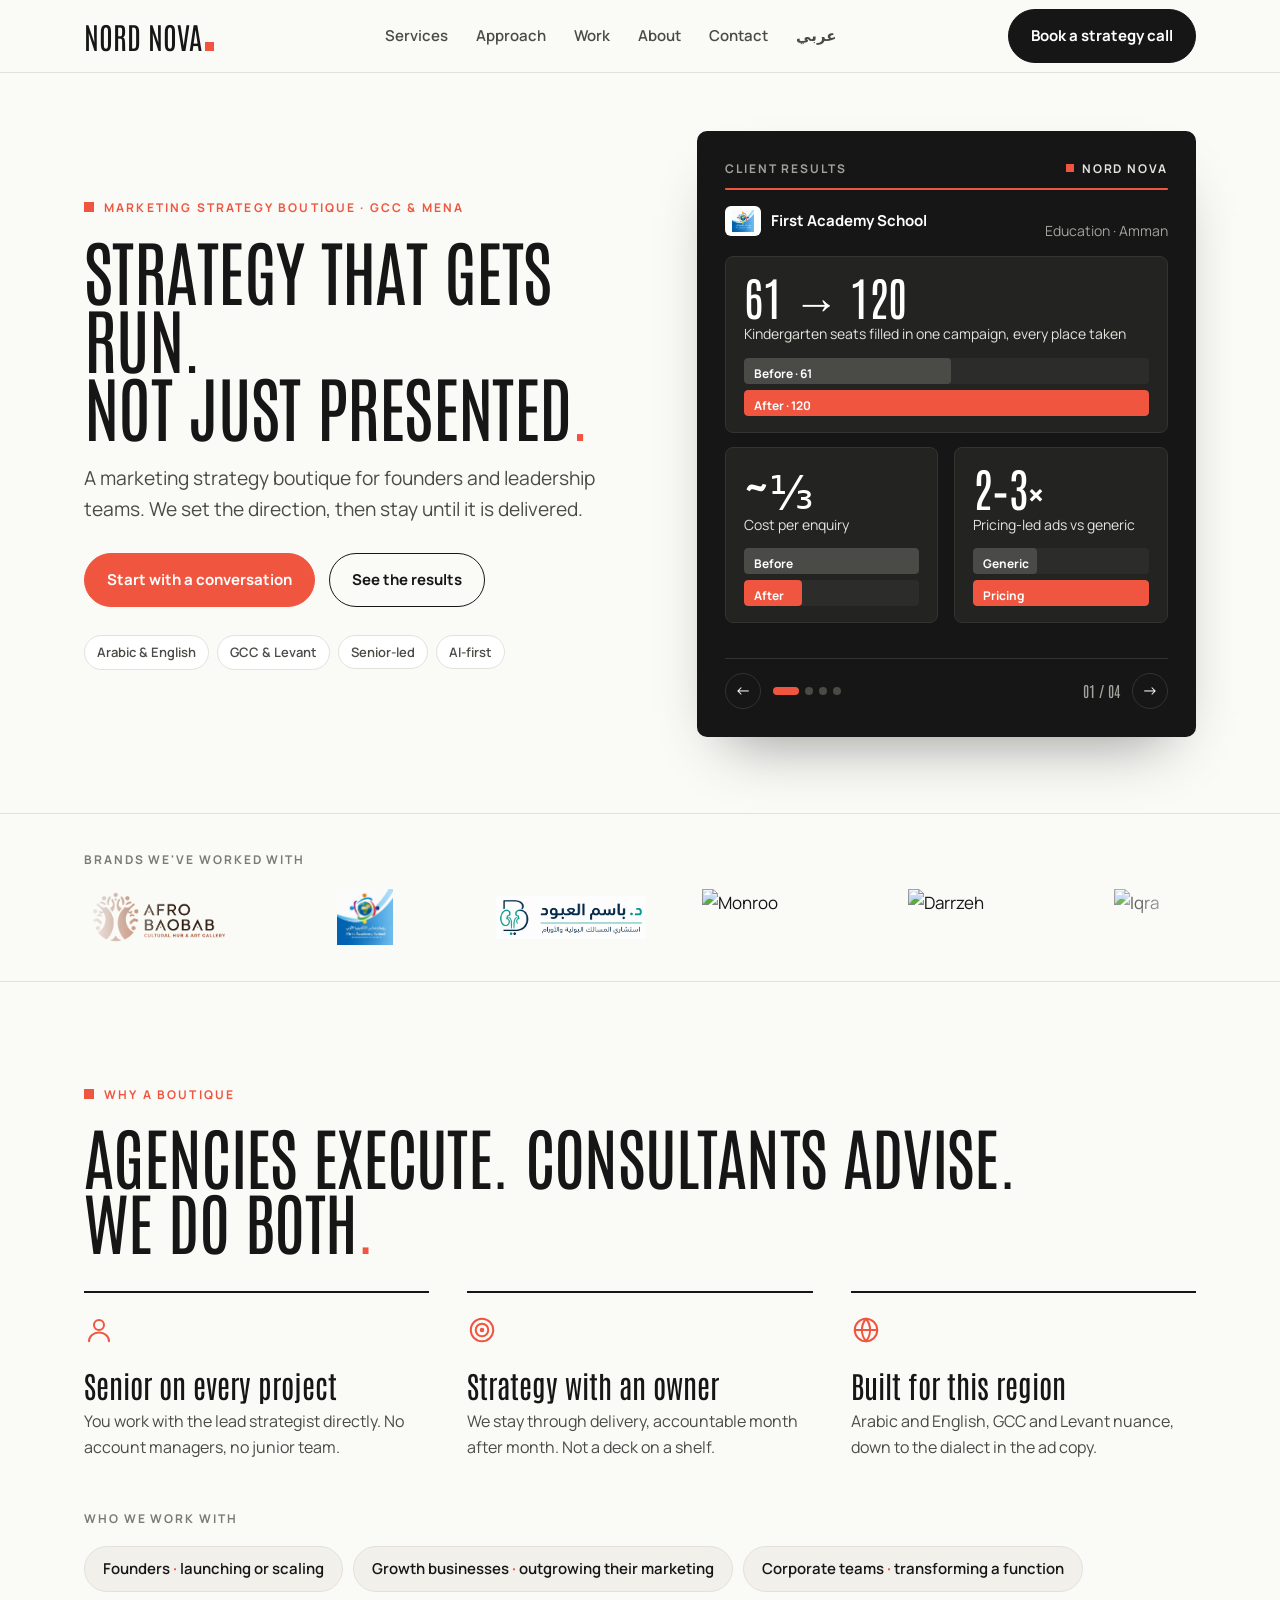
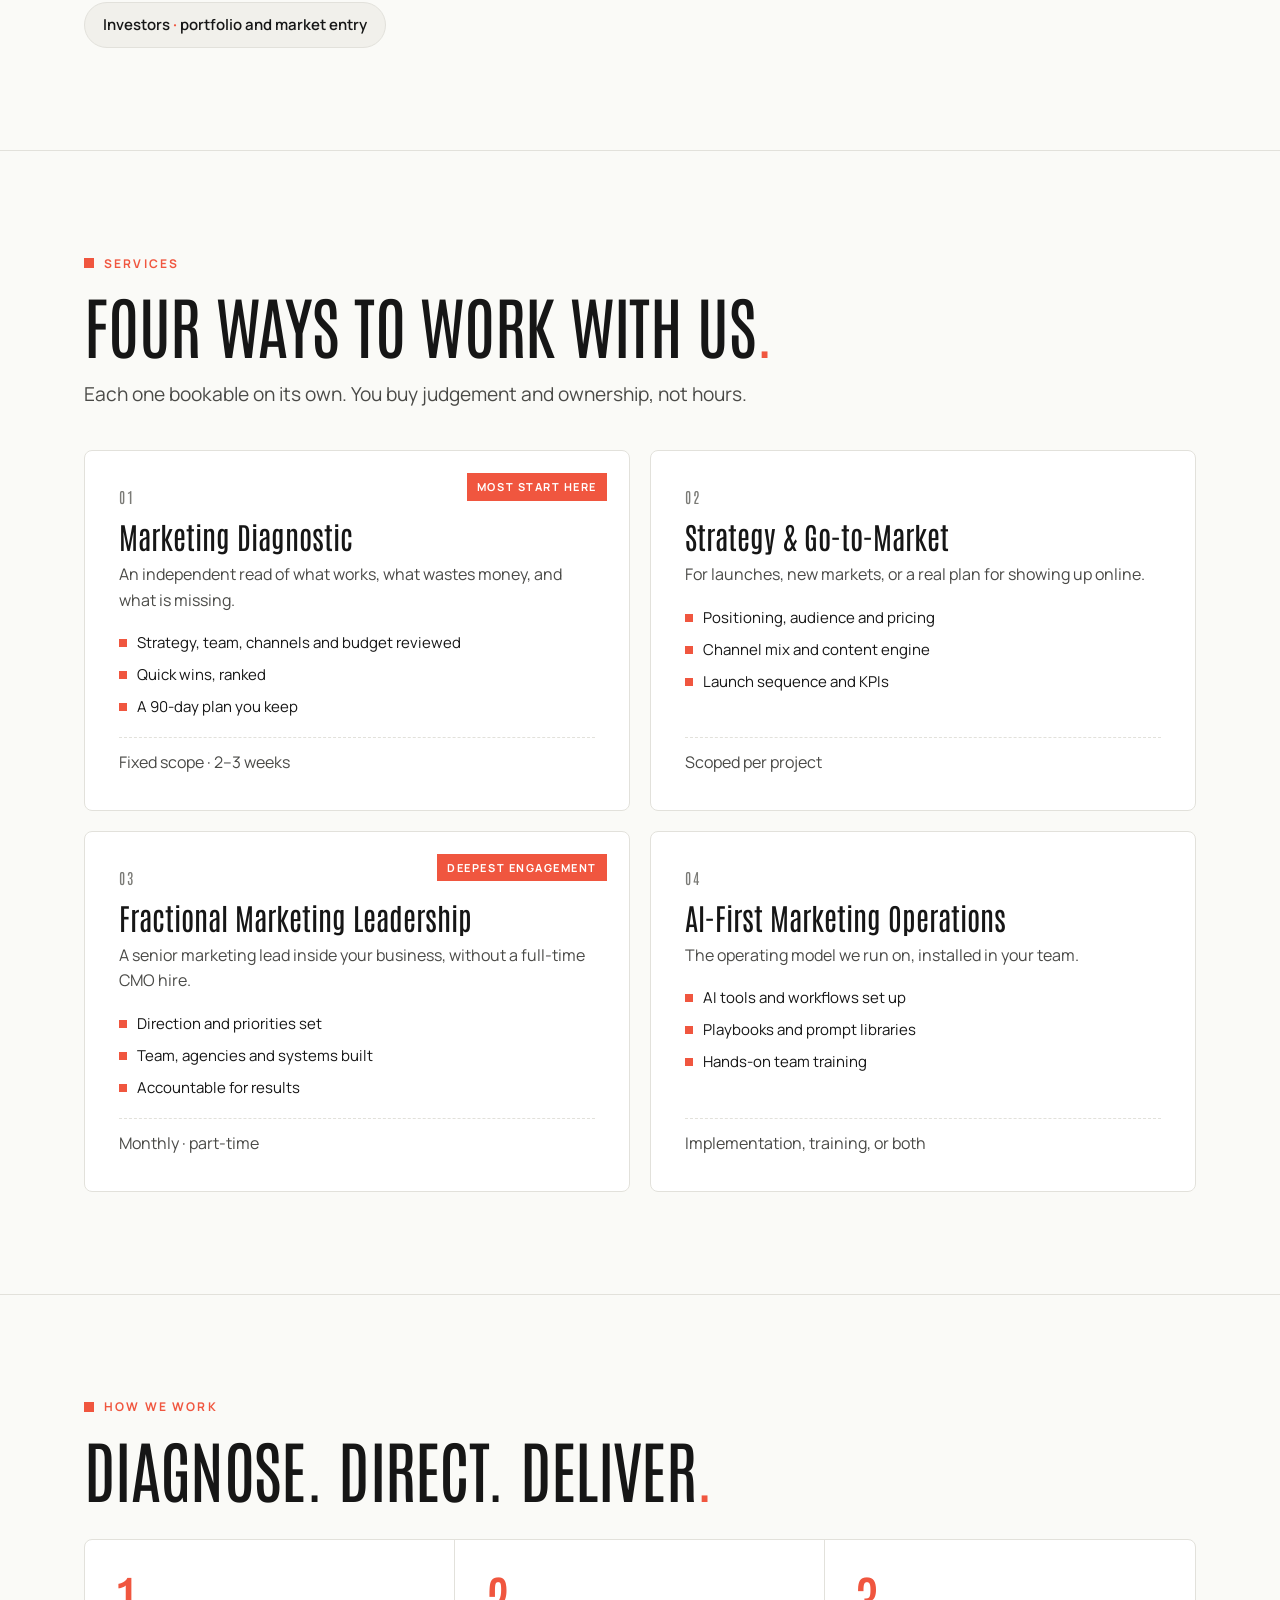
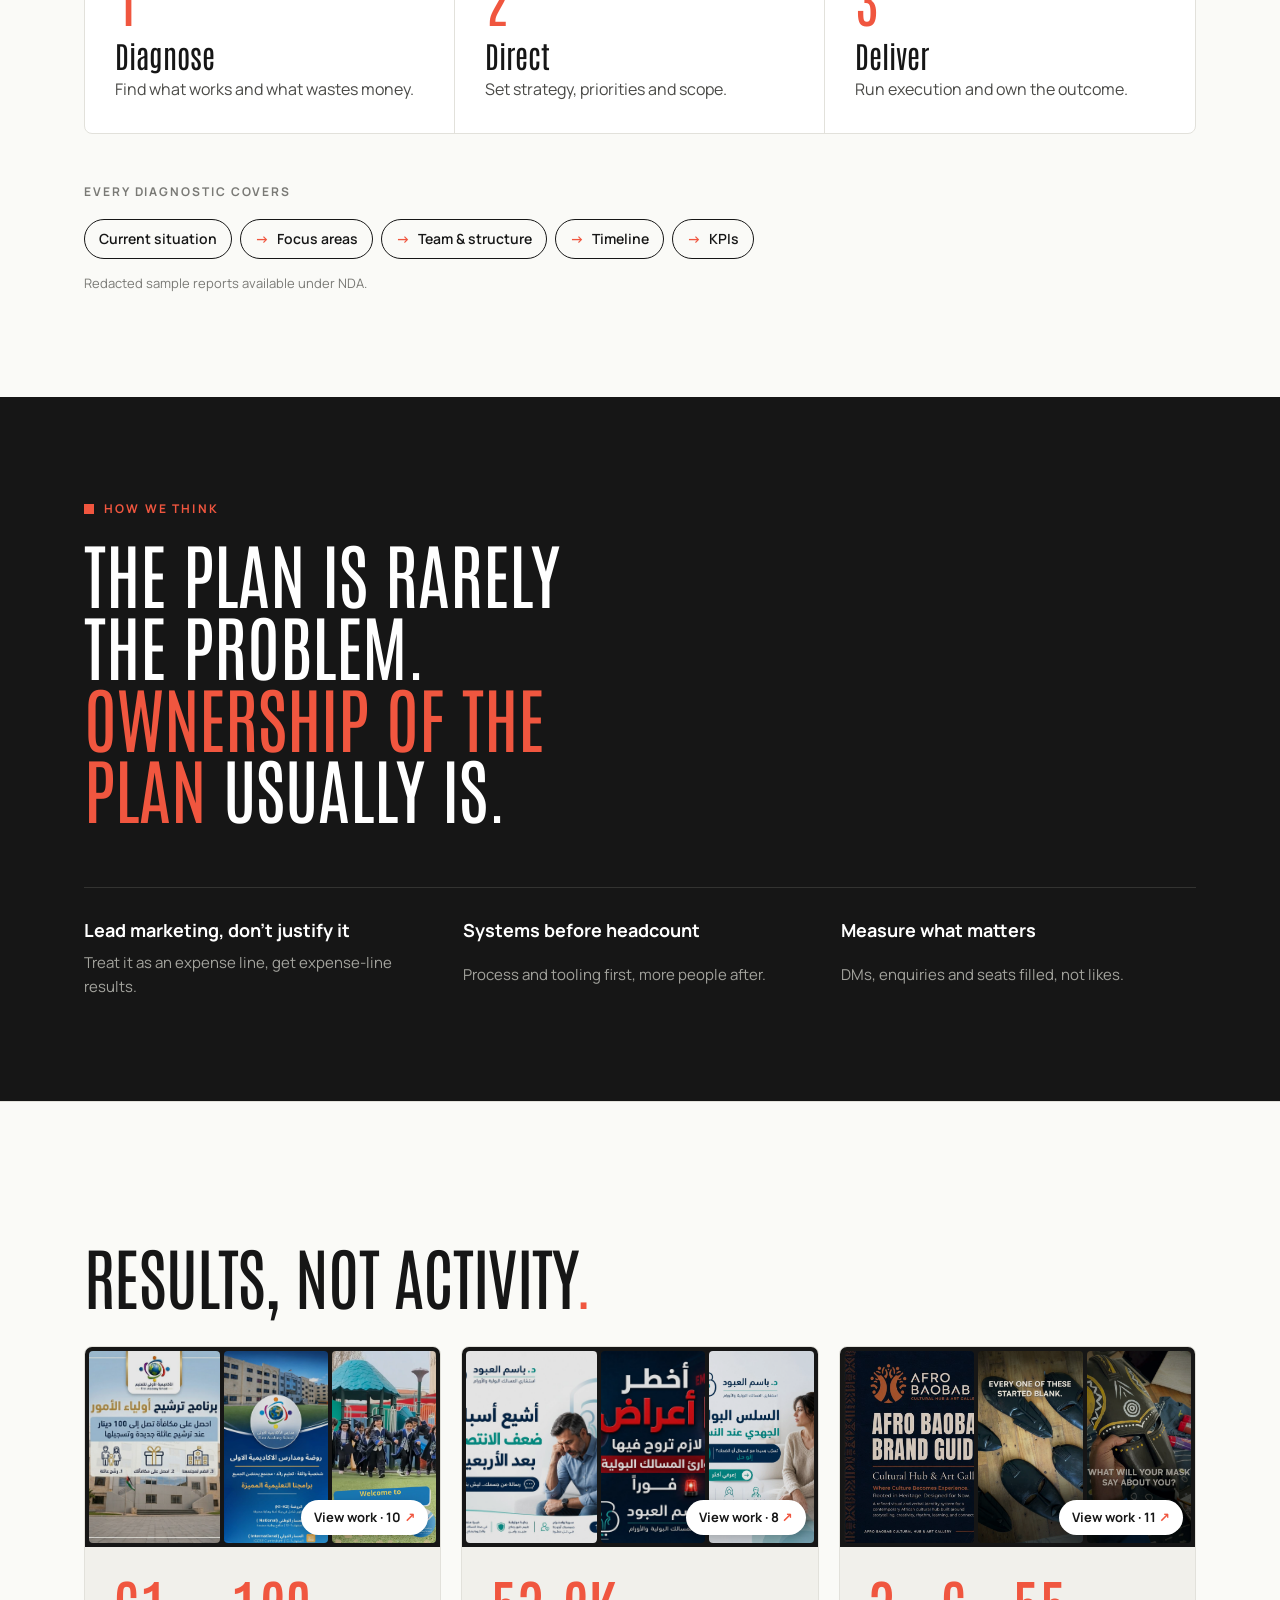
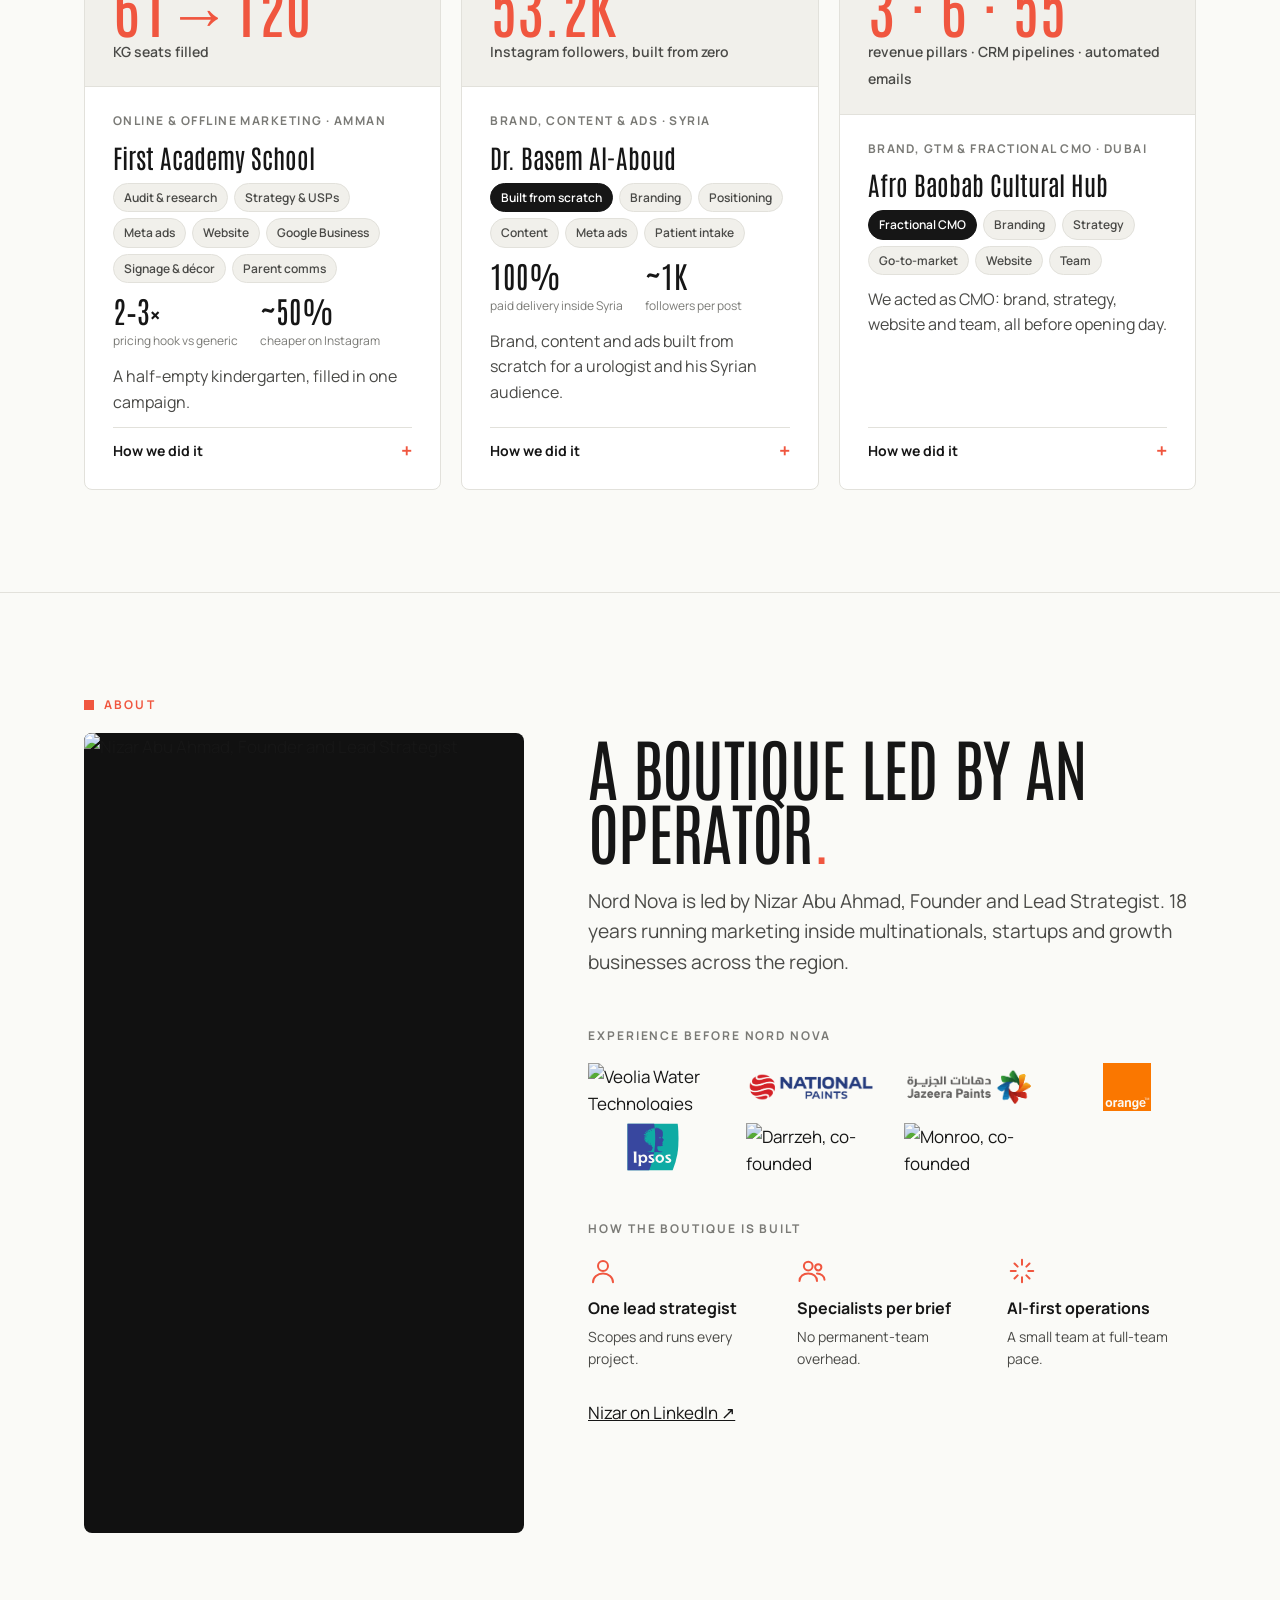
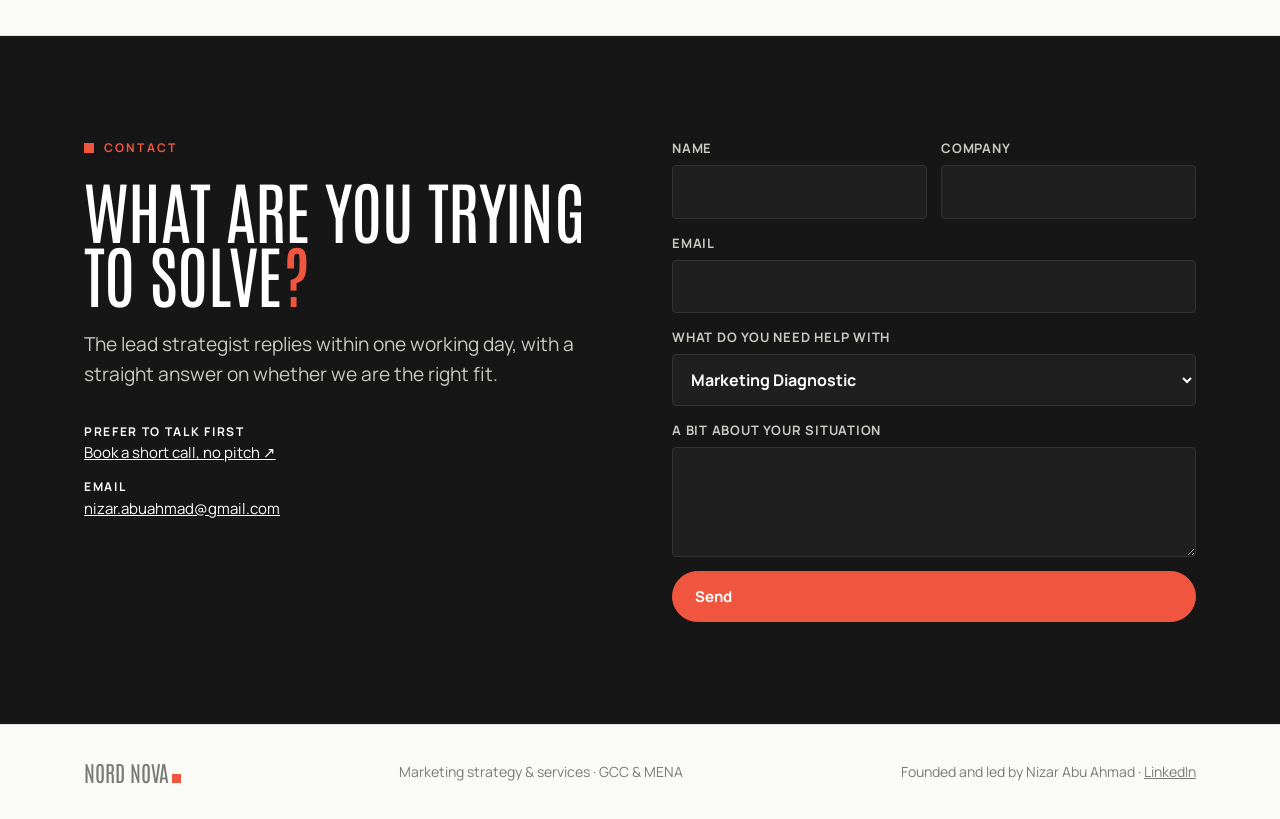
==== commit cb806289: "Remove Dr. Sarah slide from the results carousel Co-Authored-By: Claude Opus 5.5 <noreply@anthropic." ====
--- a/index.html
+++ b/index.html
@@ -109,28 +109,6 @@
               <div class="metric">
                 <b class="big">100%</b><span class="what">Paid delivery inside Syria</span>
                 <svg class="ring" viewBox="0 0 36 36" aria-hidden="true"><circle class="tr" cx="18" cy="18" r="15"/><circle class="vl" cx="18" cy="18" r="15" pathLength="100" style="--p:100"/></svg>
-              </div>
-            </div>
-          </div>
-
-          <div class="slide">
-            <p class="who"><span class="who-id"><b>Dr. Sarah Nour</b></span><span>OB-GYN · Geneva</span></p>
-            <div class="metric">
-              <b class="big">59 → 2,822</b>
-              <span class="what">Instagram followers in about three weeks</span>
-              <div class="bars" aria-hidden="true">
-                <div class="bar"><i style="--w:2%"></i><em>13 Sep · 59</em></div>
-                <div class="bar hot"><i style="--w:100%;--t:.6s"></i><em>5 Oct · 2,822</em></div>
-              </div>
-            </div>
-            <div class="metric-pair">
-              <div class="metric">
-                <b class="big">48×</b><span class="what">Audience growth</span>
-                <svg class="spark" viewBox="0 0 100 40" preserveAspectRatio="none" aria-hidden="true"><path class="ar" d="M0 38 C18 37 30 34 44 28 S68 12 100 3 V40 H0Z"/><path class="ln" d="M0 38 C18 37 30 34 44 28 S68 12 100 3"/></svg>
-              </div>
-              <div class="metric">
-                <b class="big">3 weeks</b><span class="what">From 59 to 2.8K followers</span>
-                <div class="sq hot big-sq" data-n="3" aria-hidden="true"></div>
               </div>
             </div>
           </div>
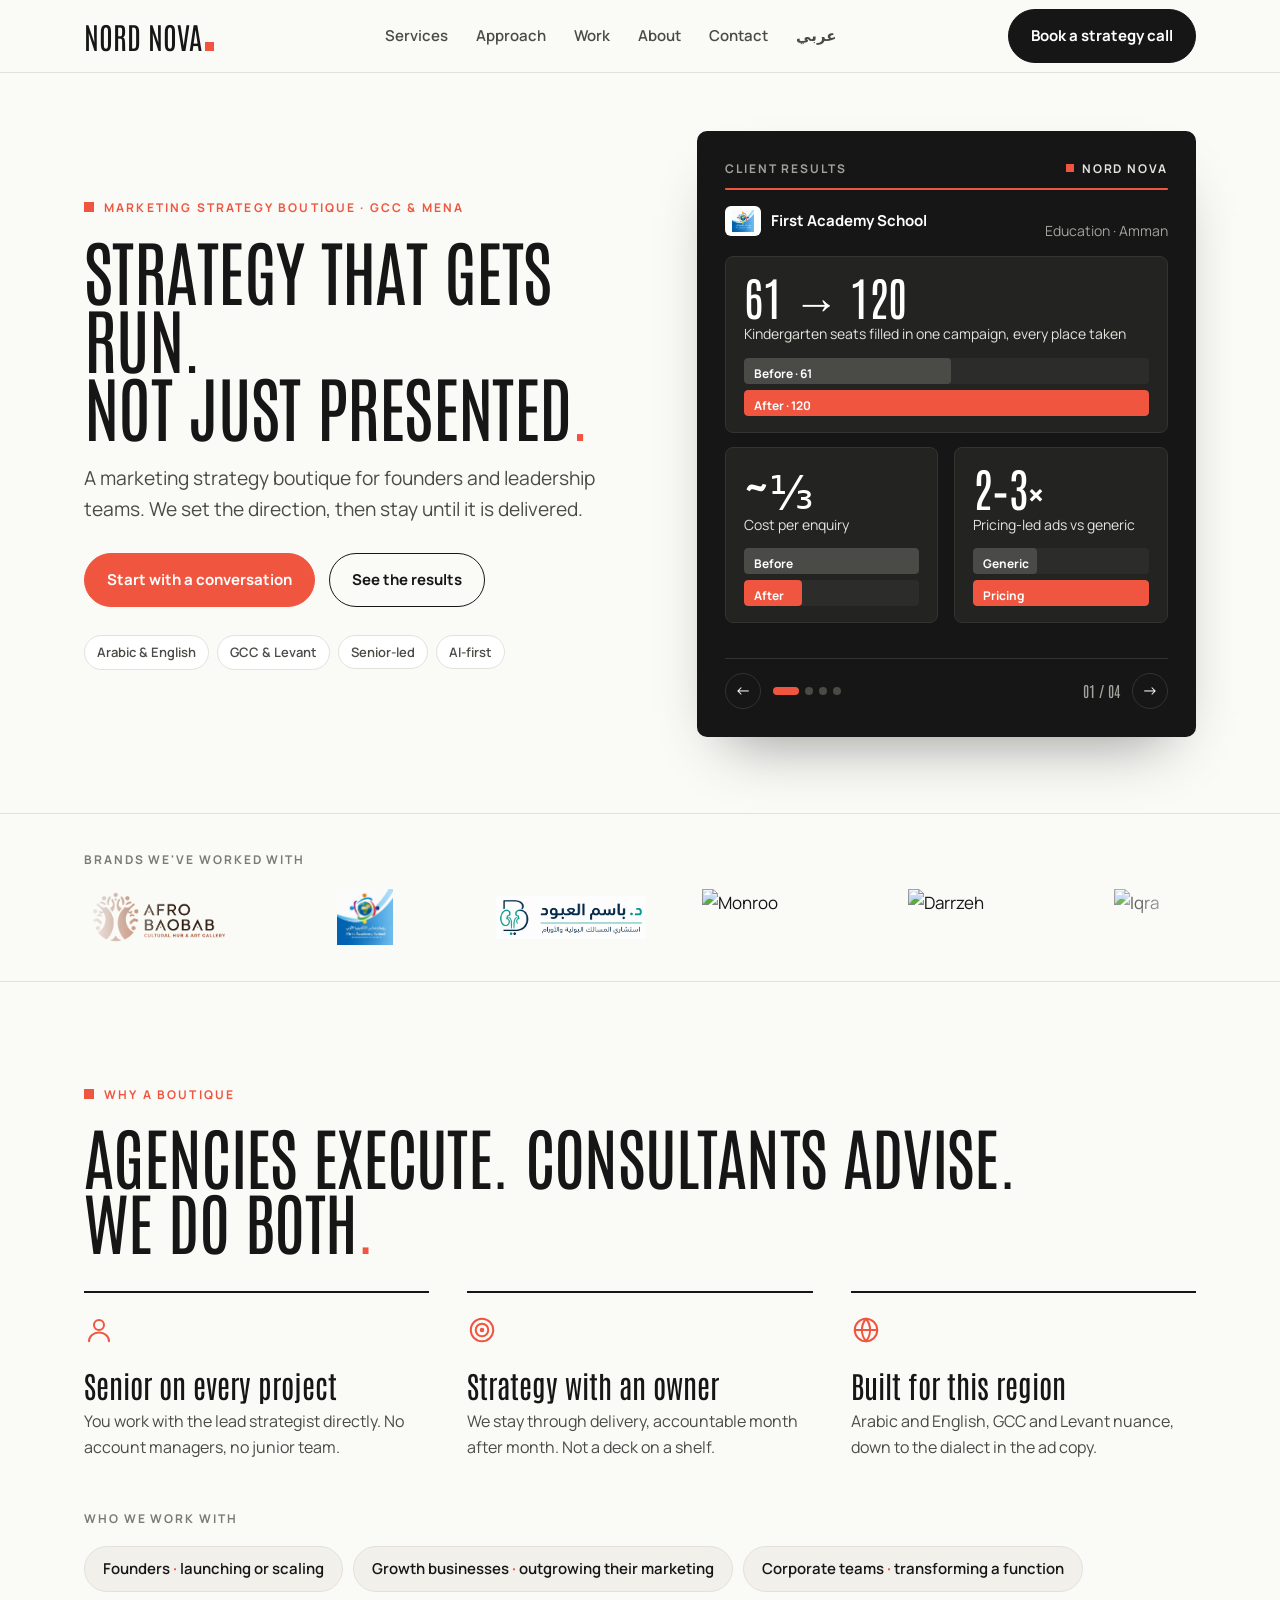
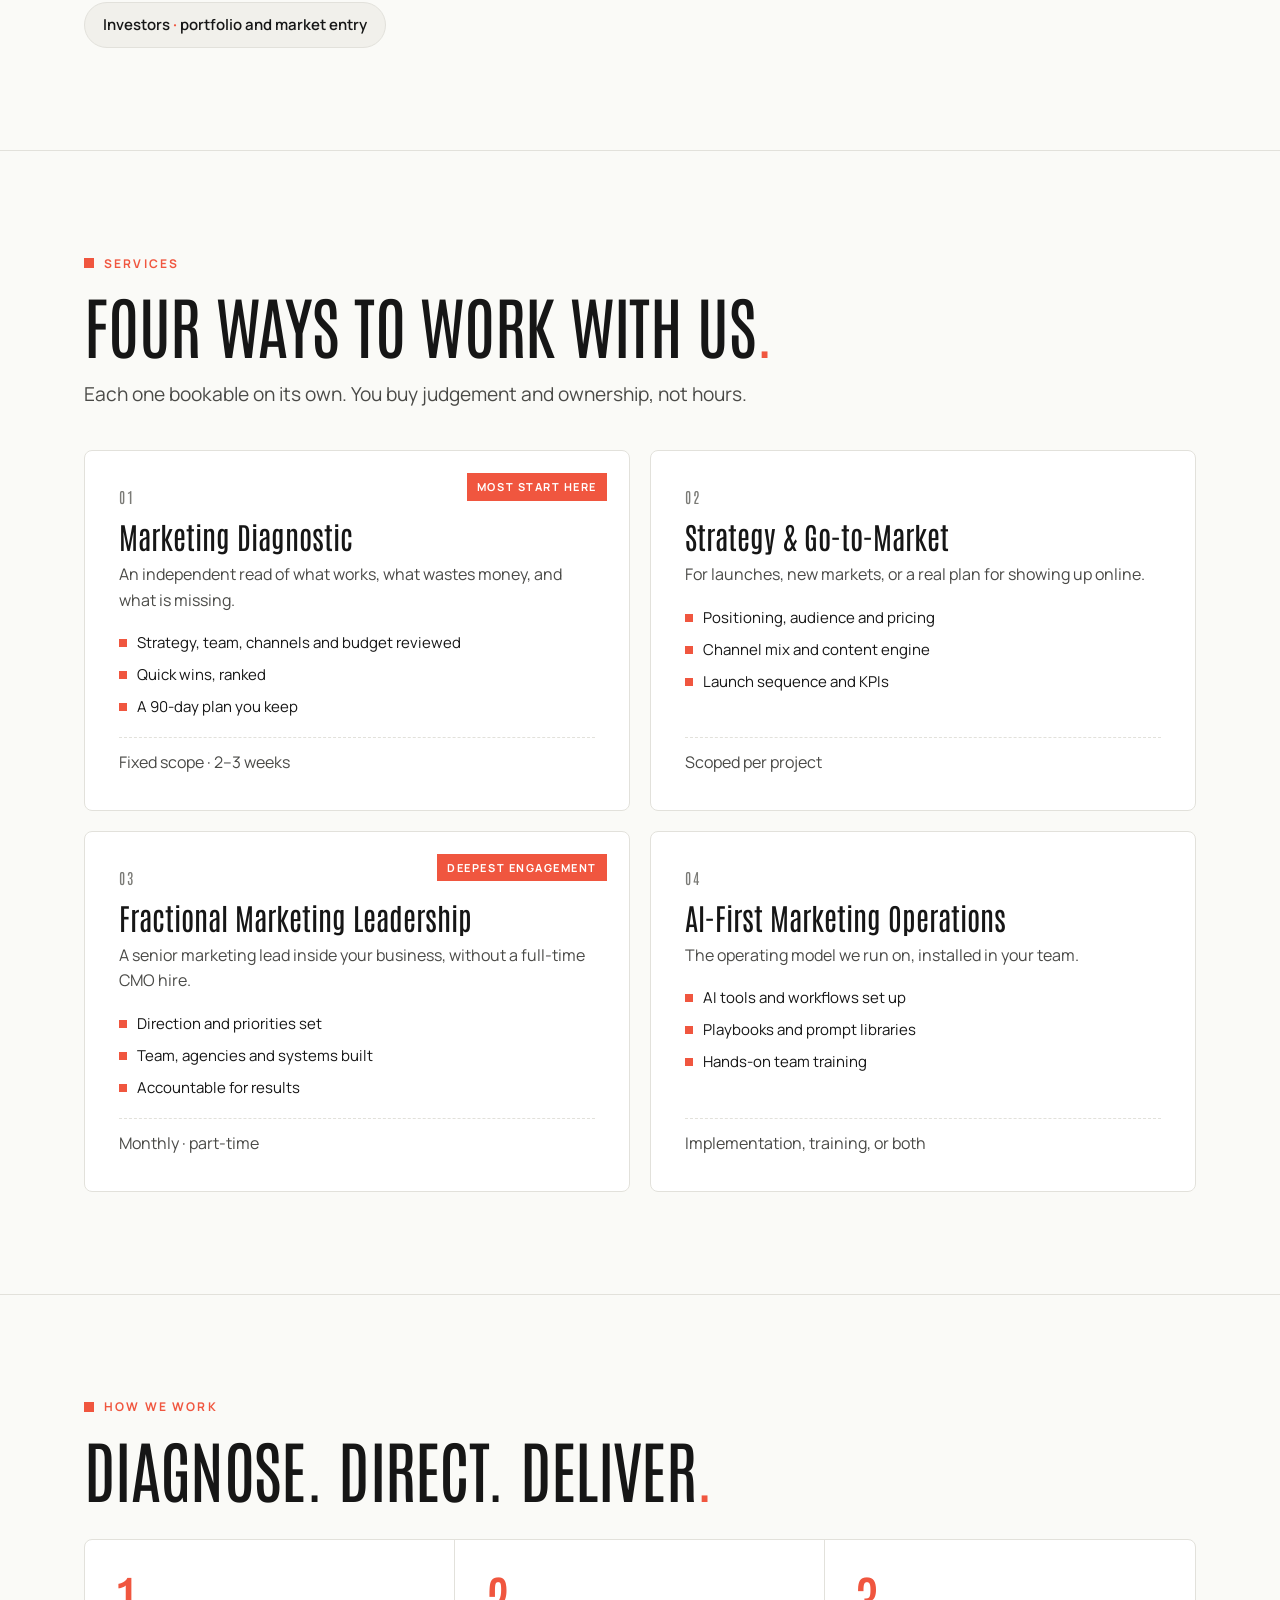
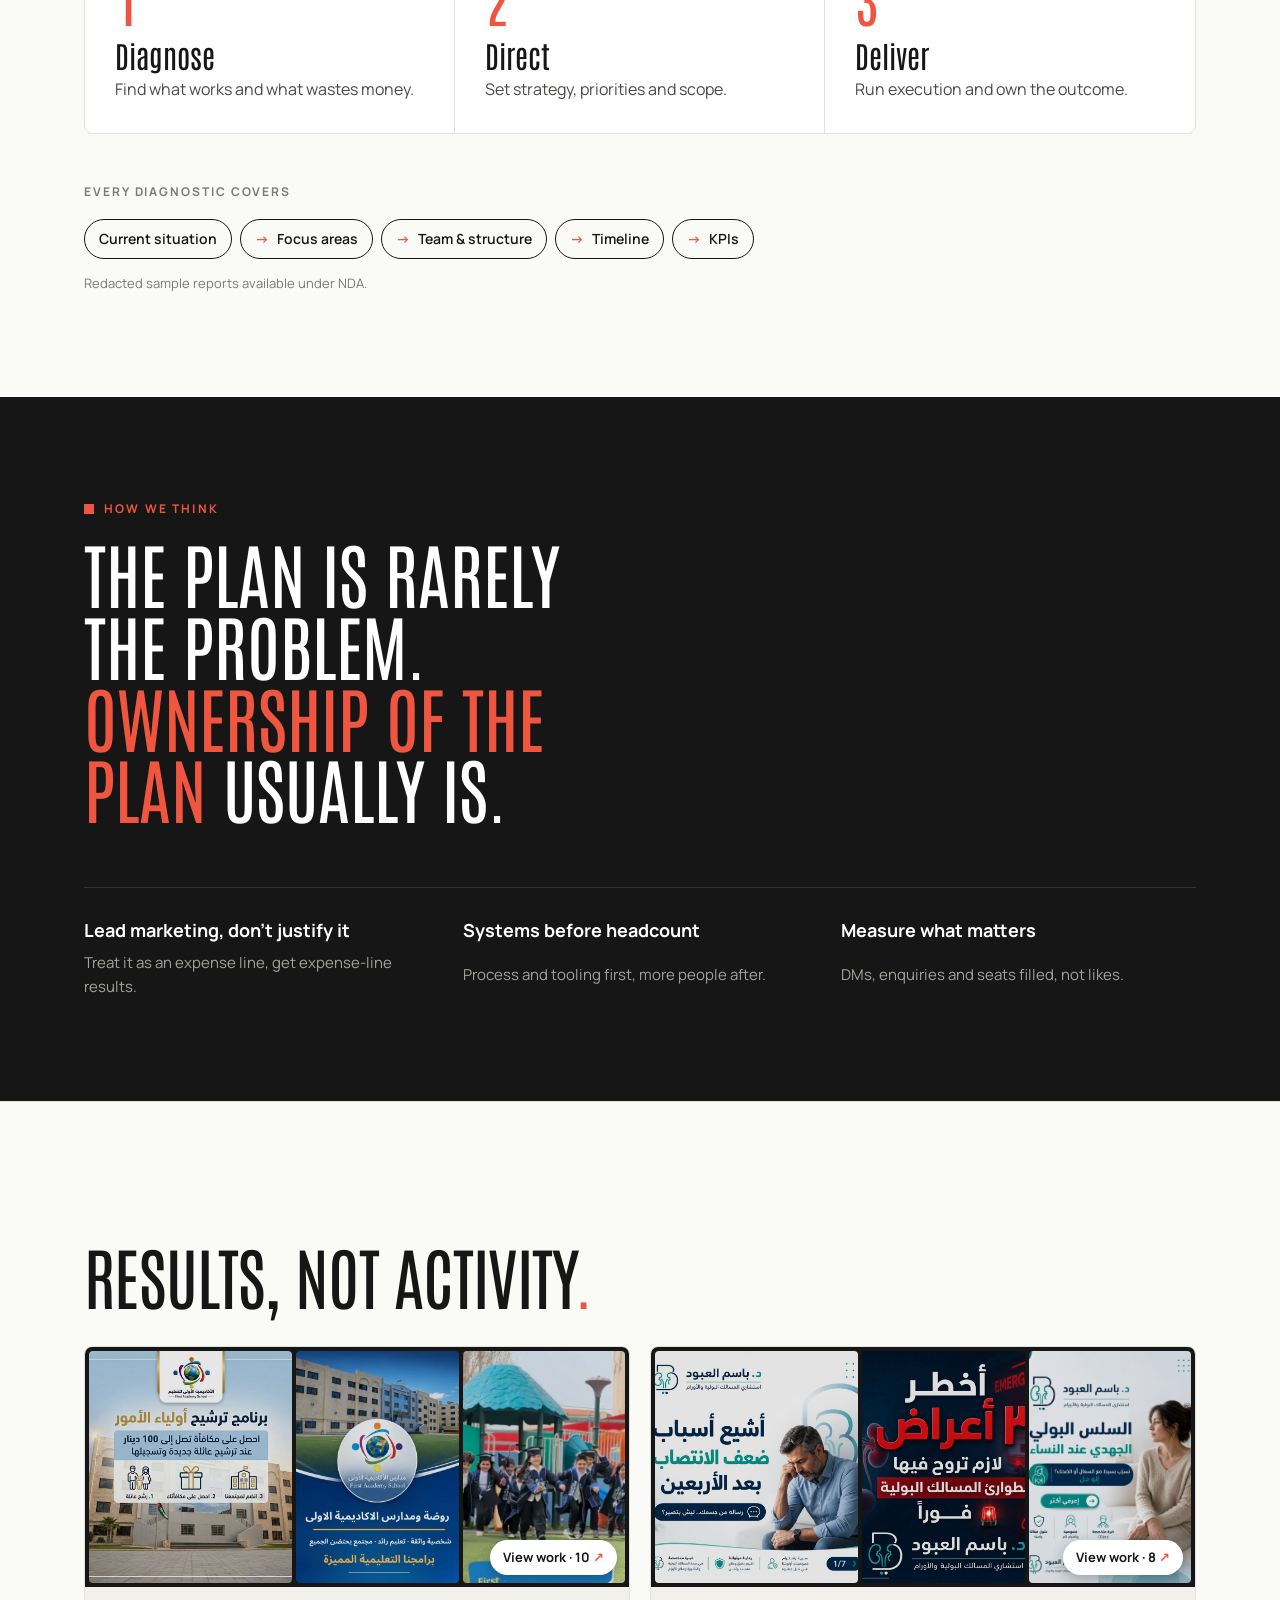
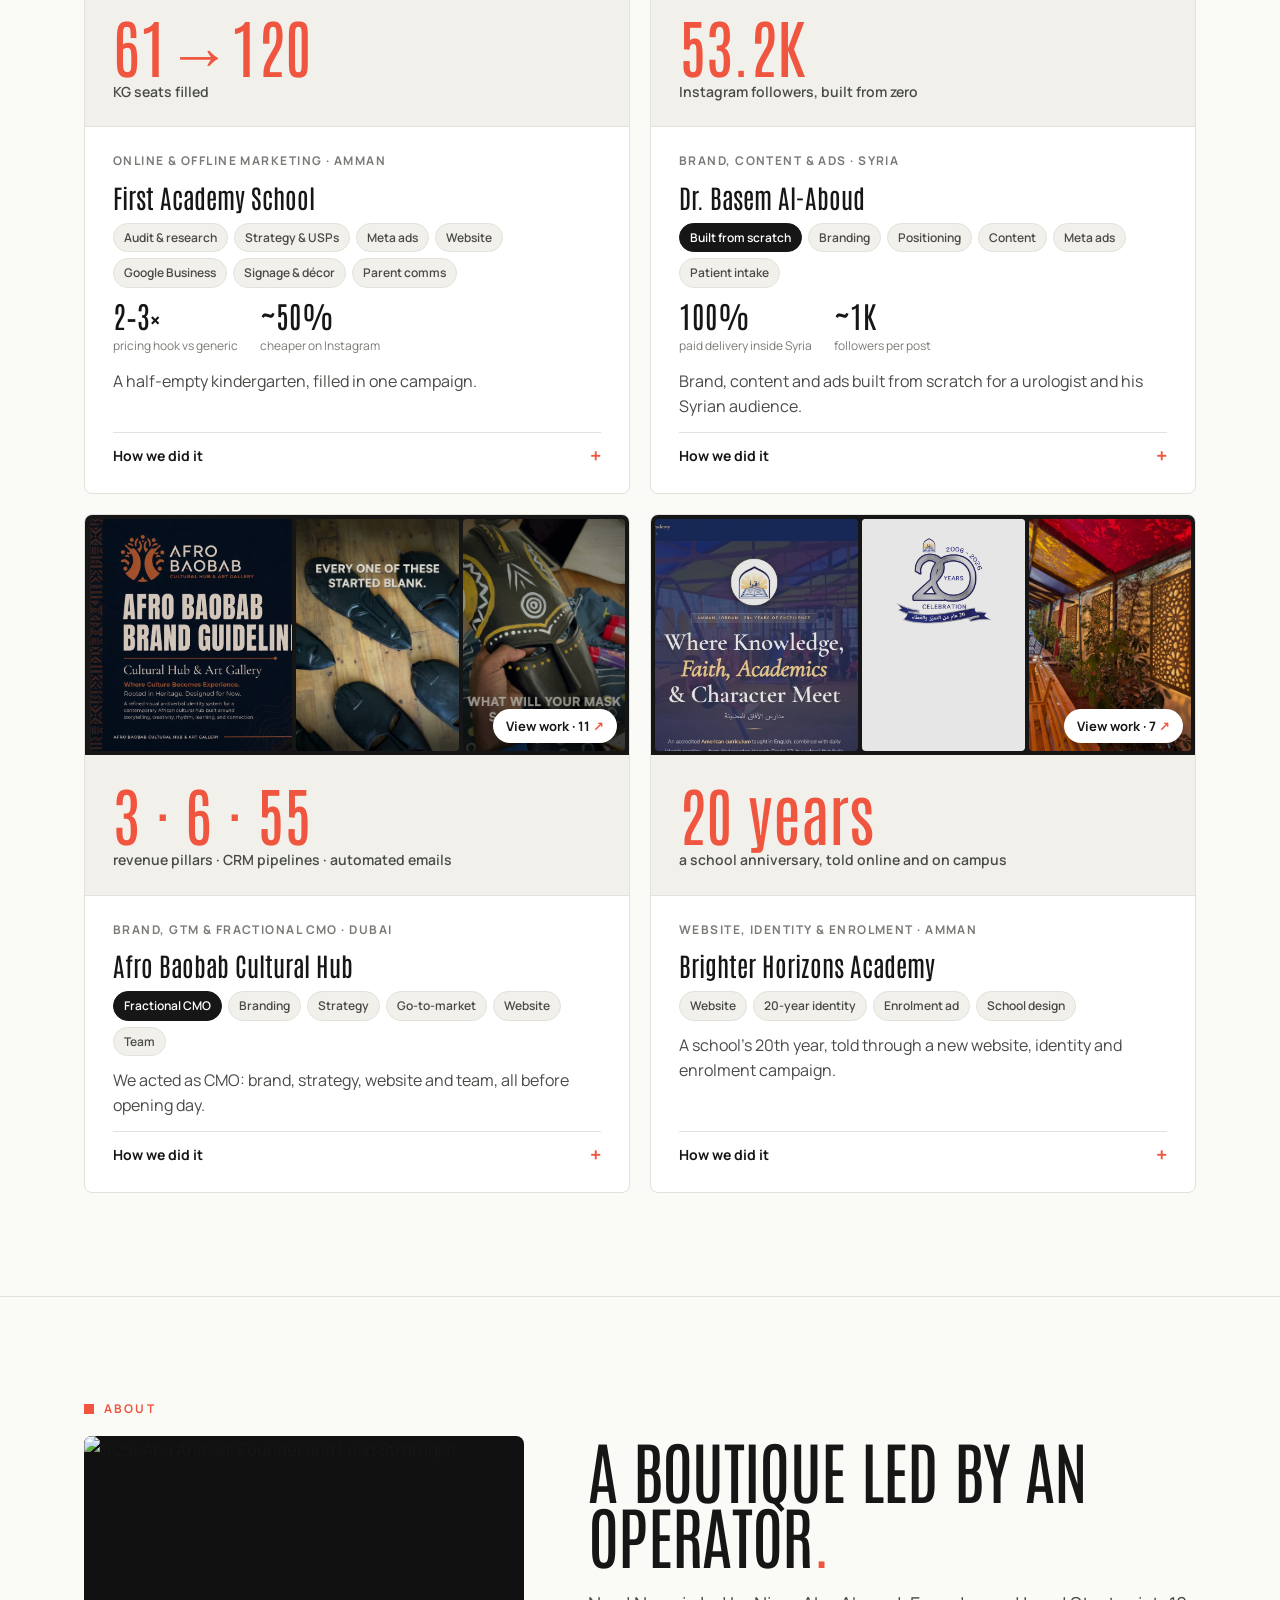
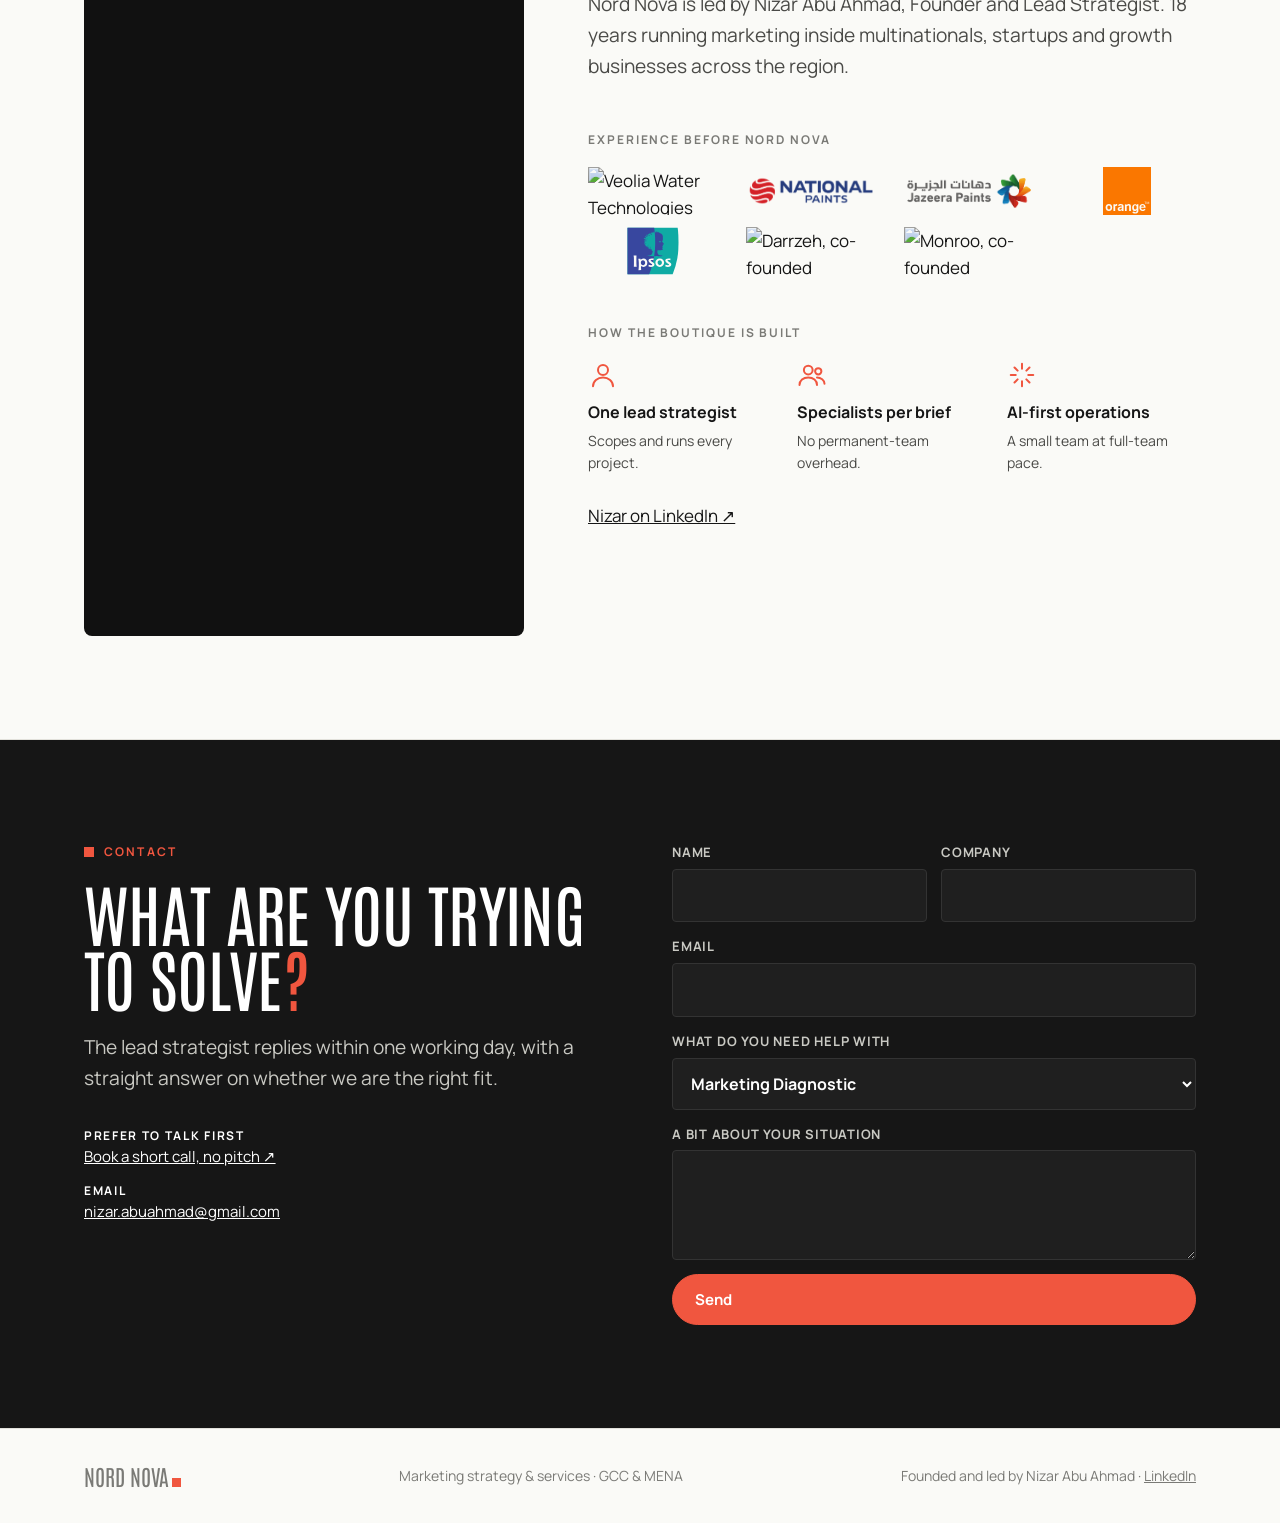
==== commit 682fae35: "Add Brighter Horizons Academy case study Website (live at bha.edu.jo), 20-year anniversary identity," ====
--- a/index.html
+++ b/index.html
@@ -324,6 +324,17 @@
           <details><summary>How we did it</summary><p>We acted as fractional CMO from brand to opening. We led the brand development and positioning, built the marketing strategy and go-to-market for schools, corporates and the public, developed the website, and managed the marketing and creative team. "Experience. Connect. Belong." became the messaging system behind the CRM, the launch campaign and a governed content calendar.</p></details>
         </div>
       </article>
+      <article class="case">
+        <button type="button" class="case-media" data-gallery="g-bha" aria-label="View Brighter Horizons Academy work samples"><img src="assets/work/bha-site.jpg" alt="" loading="lazy" style="object-position:center top"><img src="assets/work/bha-logo20.jpg" alt="" loading="lazy" style="object-fit:contain;background:#fff"><img src="assets/work/bha-design-2.jpg" alt="" loading="lazy"><span class="more">View work · 7</span></button>
+        <div class="case-top"><b>20 years</b><span>a school anniversary, told online and on campus</span></div>
+        <div class="case-body">
+          <span class="kind">Website, identity &amp; enrolment · Amman</span>
+          <h3>Brighter Horizons Academy</h3>
+          <ul class="roles"><li>Website</li><li>20-year identity</li><li>Enrolment ad</li><li>School design</li></ul>
+          <p class="one">A school's 20th year, told through a new website, identity and enrolment campaign.</p>
+          <details><summary>How we did it</summary><ol><li><span><b>Website.</b> A new school website telling the American curriculum and faith story, now live.</span></li><li><span><b>Identity.</b> The 20-year celebration logo and a kindergarten badge.</span></li><li><span><b>Enrolment ad.</b> "Every Child Is Known", a sound-off Meta reel with Levantine Arabic captions: 25 cuts in 33 seconds.</span></li><li><span><b>School design.</b> Design concepts for the school's outdoor corridor.</span></li></ol><p class="outcome">Live at <a href="https://www.bha.edu.jo/" target="_blank" rel="noopener">bha.edu.jo ↗</a></p></details>
+        </div>
+      </article>
     </div>
   </div>
 </section>
@@ -441,6 +452,18 @@
       <figure><img src="assets/work/afro-6.jpg" alt="Brand motion: Africa to Dubai" width="720" height="1280" loading="lazy"><figcaption>Brand motion: Africa to Dubai</figcaption></figure>
   </div>
 </dialog>
+<dialog class="gallery" id="g-bha" aria-label="Brighter Horizons Academy">
+  <div class="g-head"><b>Brighter Horizons Academy</b><span>Website, anniversary identity, enrolment reel and school design</span><button type="button" class="g-btn g-prev" aria-label="Previous">←</button><button type="button" class="g-btn g-next" aria-label="Next">→</button><button type="button" class="g-btn g-close" aria-label="Close">×</button></div>
+  <div class="g-track">
+      <figure><img src="assets/work/bha-site.jpg" alt="School website, live at bha.edu.jo" width="1039" height="747" loading="lazy"><figcaption>School website, live at bha.edu.jo</figcaption></figure>
+      <figure><img src="assets/work/bha-logo20.jpg" alt="20-year celebration logo" width="1100" height="825" loading="lazy"><figcaption>20-year celebration logo</figcaption></figure>
+      <figure><img src="assets/work/bha-kg.jpg" alt="Kindergarten badge" width="1100" height="825" loading="lazy"><figcaption>Kindergarten badge</figcaption></figure>
+      <figure><img src="assets/work/bha-ad-end.jpg" alt="Enrolment reel: end card" width="720" height="1280" loading="lazy"><figcaption>Enrolment reel: end card</figcaption></figure>
+      <figure><img src="assets/work/bha-design-1.jpg" alt="Corridor design concept 1" width="828" height="1100" loading="lazy"><figcaption>Corridor design concept 1</figcaption></figure>
+      <figure><img src="assets/work/bha-design-2.jpg" alt="Corridor design concept 2" width="828" height="1100" loading="lazy"><figcaption>Corridor design concept 2</figcaption></figure>
+      <figure><img src="assets/work/bha-design-3.jpg" alt="Corridor design concept 3" width="828" height="1100" loading="lazy"><figcaption>Corridor design concept 3</figcaption></figure>
+  </div>
+</dialog>
 
 <footer>
   <div class="wrap">
--- a/site.css
+++ b/site.css
@@ -174,7 +174,7 @@
 @media(max-width:860px){.principles{grid-template-columns:1fr}}
 
 /* work */
-.work{display:grid;grid-template-columns:repeat(3,1fr);gap:20px;margin-top:40px}
+.work{display:grid;grid-template-columns:repeat(2,1fr);gap:20px;margin-top:40px}
 @media(max-width:1000px){.work{grid-template-columns:1fr 1fr}}
 @media(max-width:700px){.work{grid-template-columns:1fr}}
 .case{border:1px solid var(--line);background:#fff;border-radius:8px;display:flex;flex-direction:column;overflow:hidden}
@@ -259,7 +259,7 @@
 .who-logo{height:30px;width:auto;max-width:92px;object-fit:contain;background:#fff;border-radius:6px;padding:4px 7px;flex:none}
 
 /* work samples on case cards */
-.case-media{display:grid;grid-template-columns:1.25fr 1fr 1fr;grid-template-rows:minmax(0,1fr);gap:4px;height:200px;overflow:hidden;padding:4px;background:var(--ink);border:0;cursor:pointer;position:relative;font:inherit;text-align:start;width:100%}
+.case-media{display:grid;grid-template-columns:1.25fr 1fr 1fr;grid-template-rows:minmax(0,1fr);gap:4px;height:240px;overflow:hidden;padding:4px;background:var(--ink);border:0;cursor:pointer;position:relative;font:inherit;text-align:start;width:100%}
 .case-media img{width:100%;height:100%;min-height:0;min-width:0;object-fit:cover;object-position:top;border-radius:4px;filter:brightness(.9);transition:filter .25s}
 .case-media:hover img,.case-media:focus-visible img{filter:none}
 .case-media:focus-visible{outline:3px solid var(--coral);outline-offset:2px}
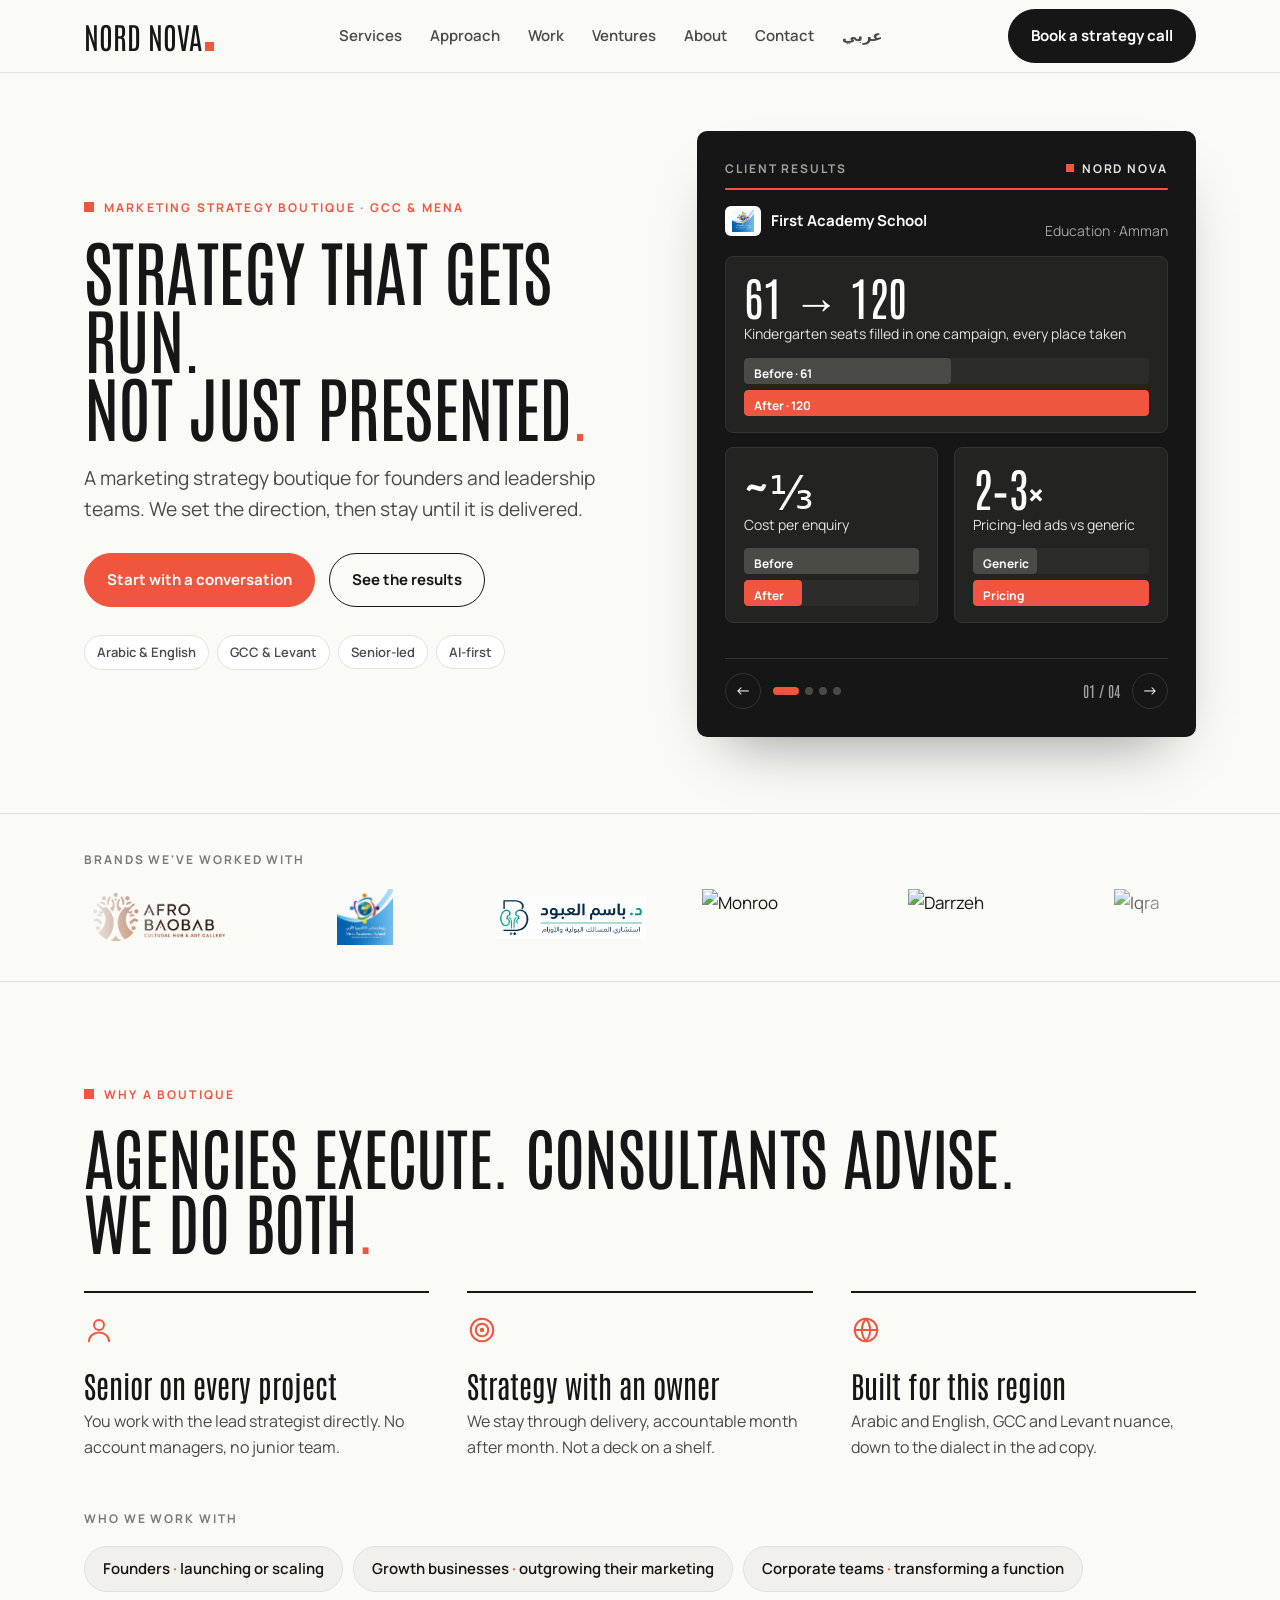
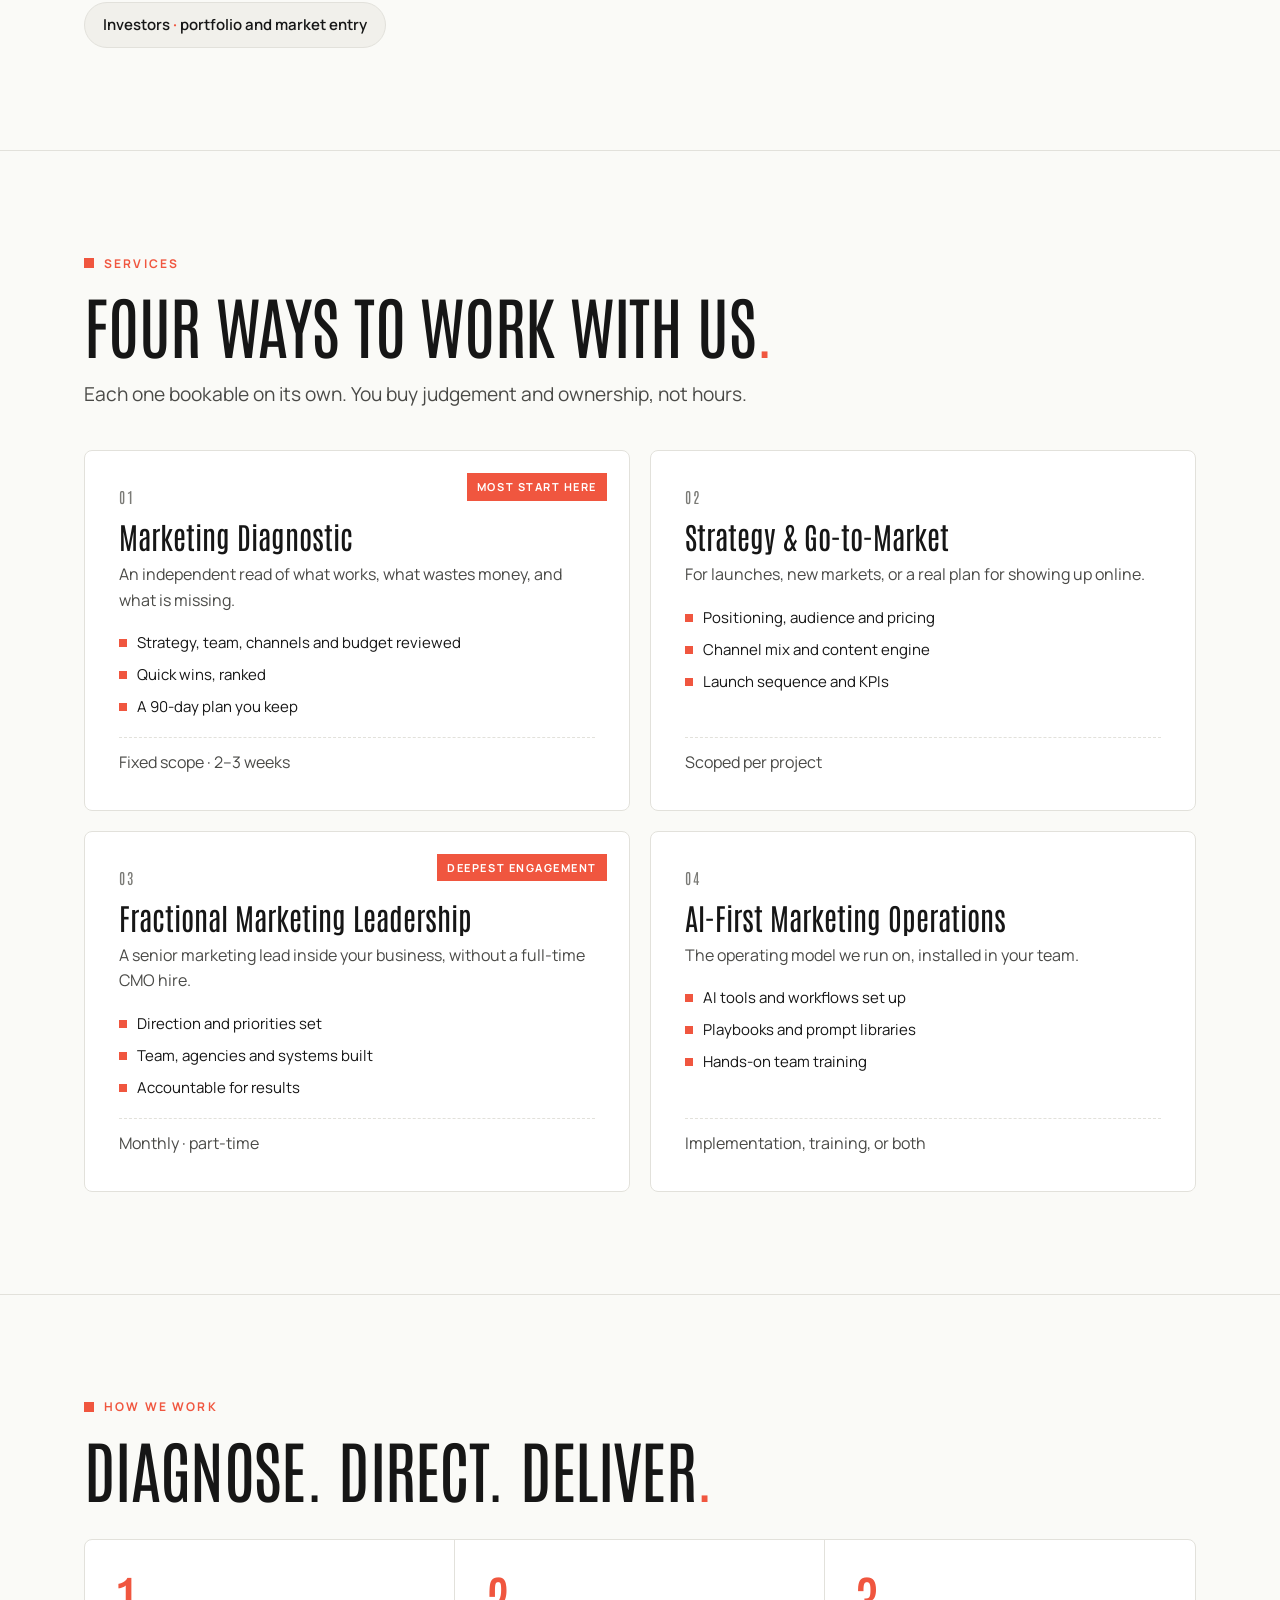
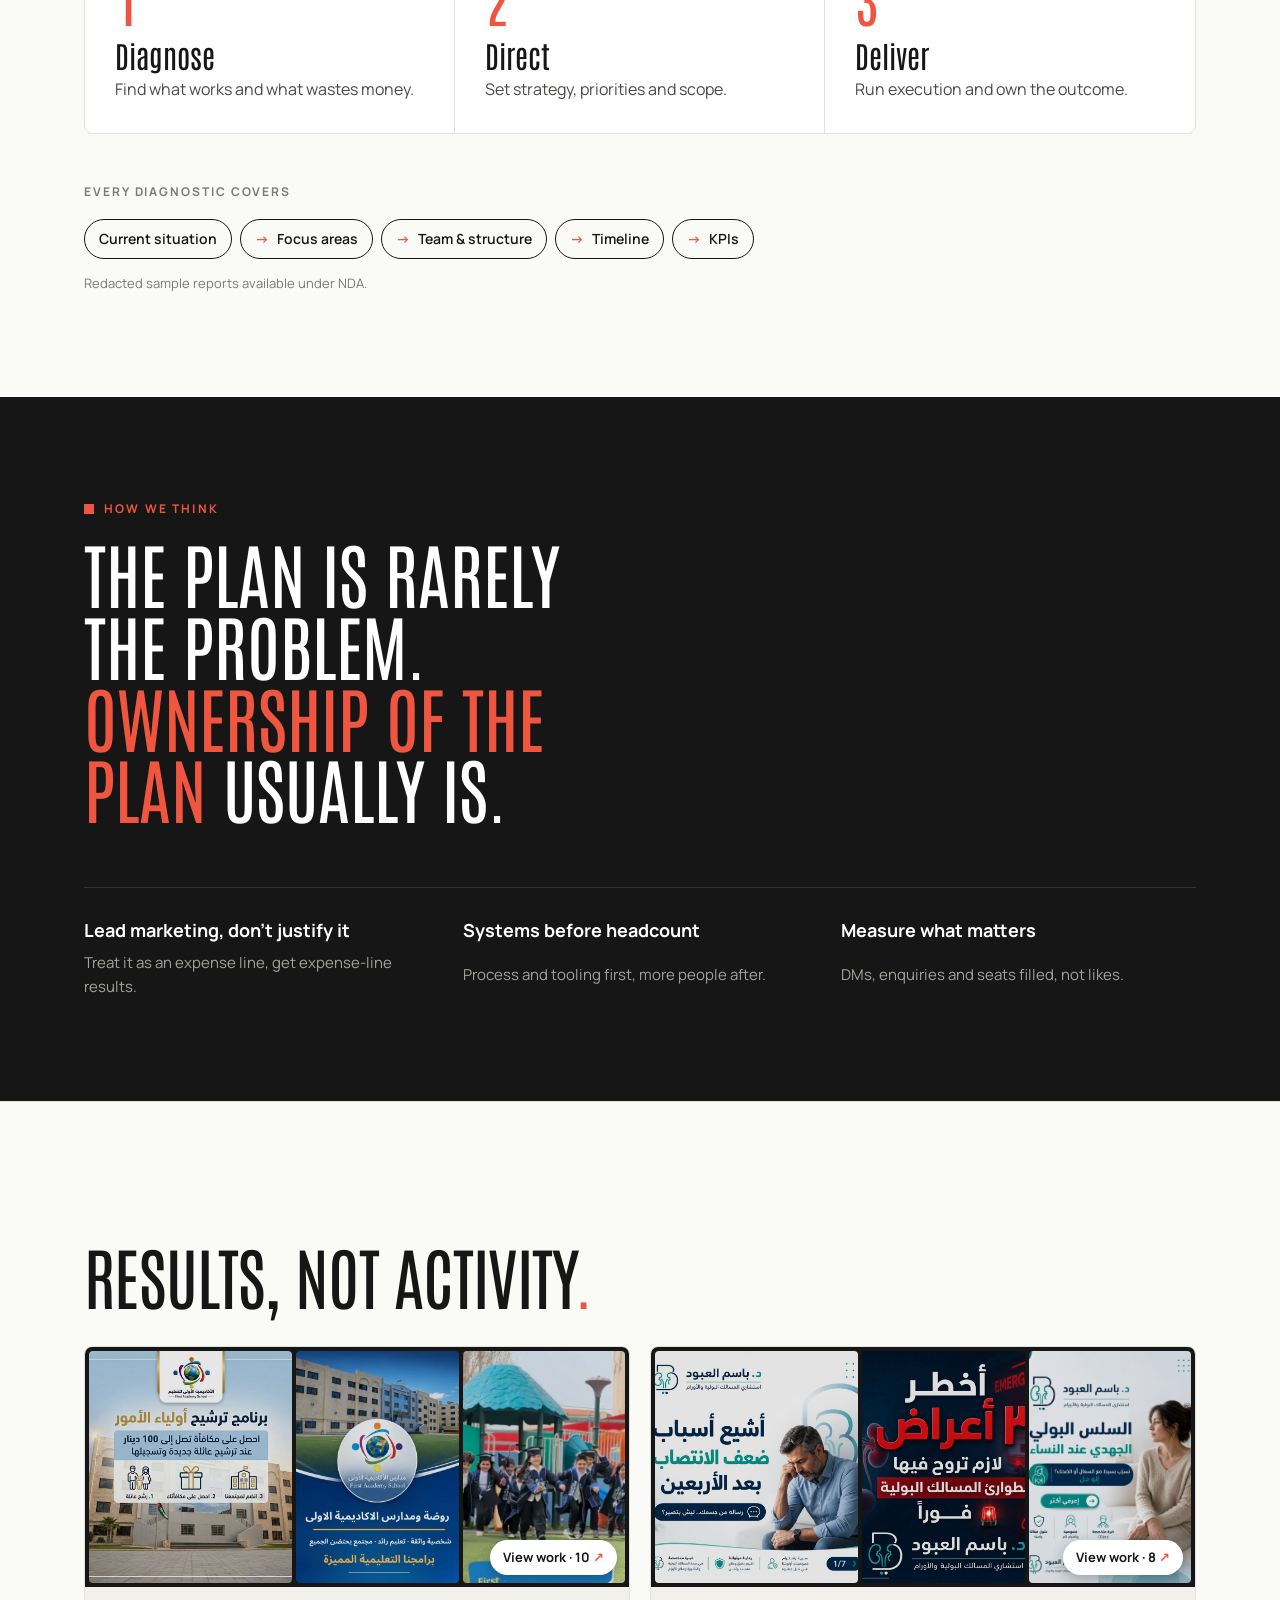
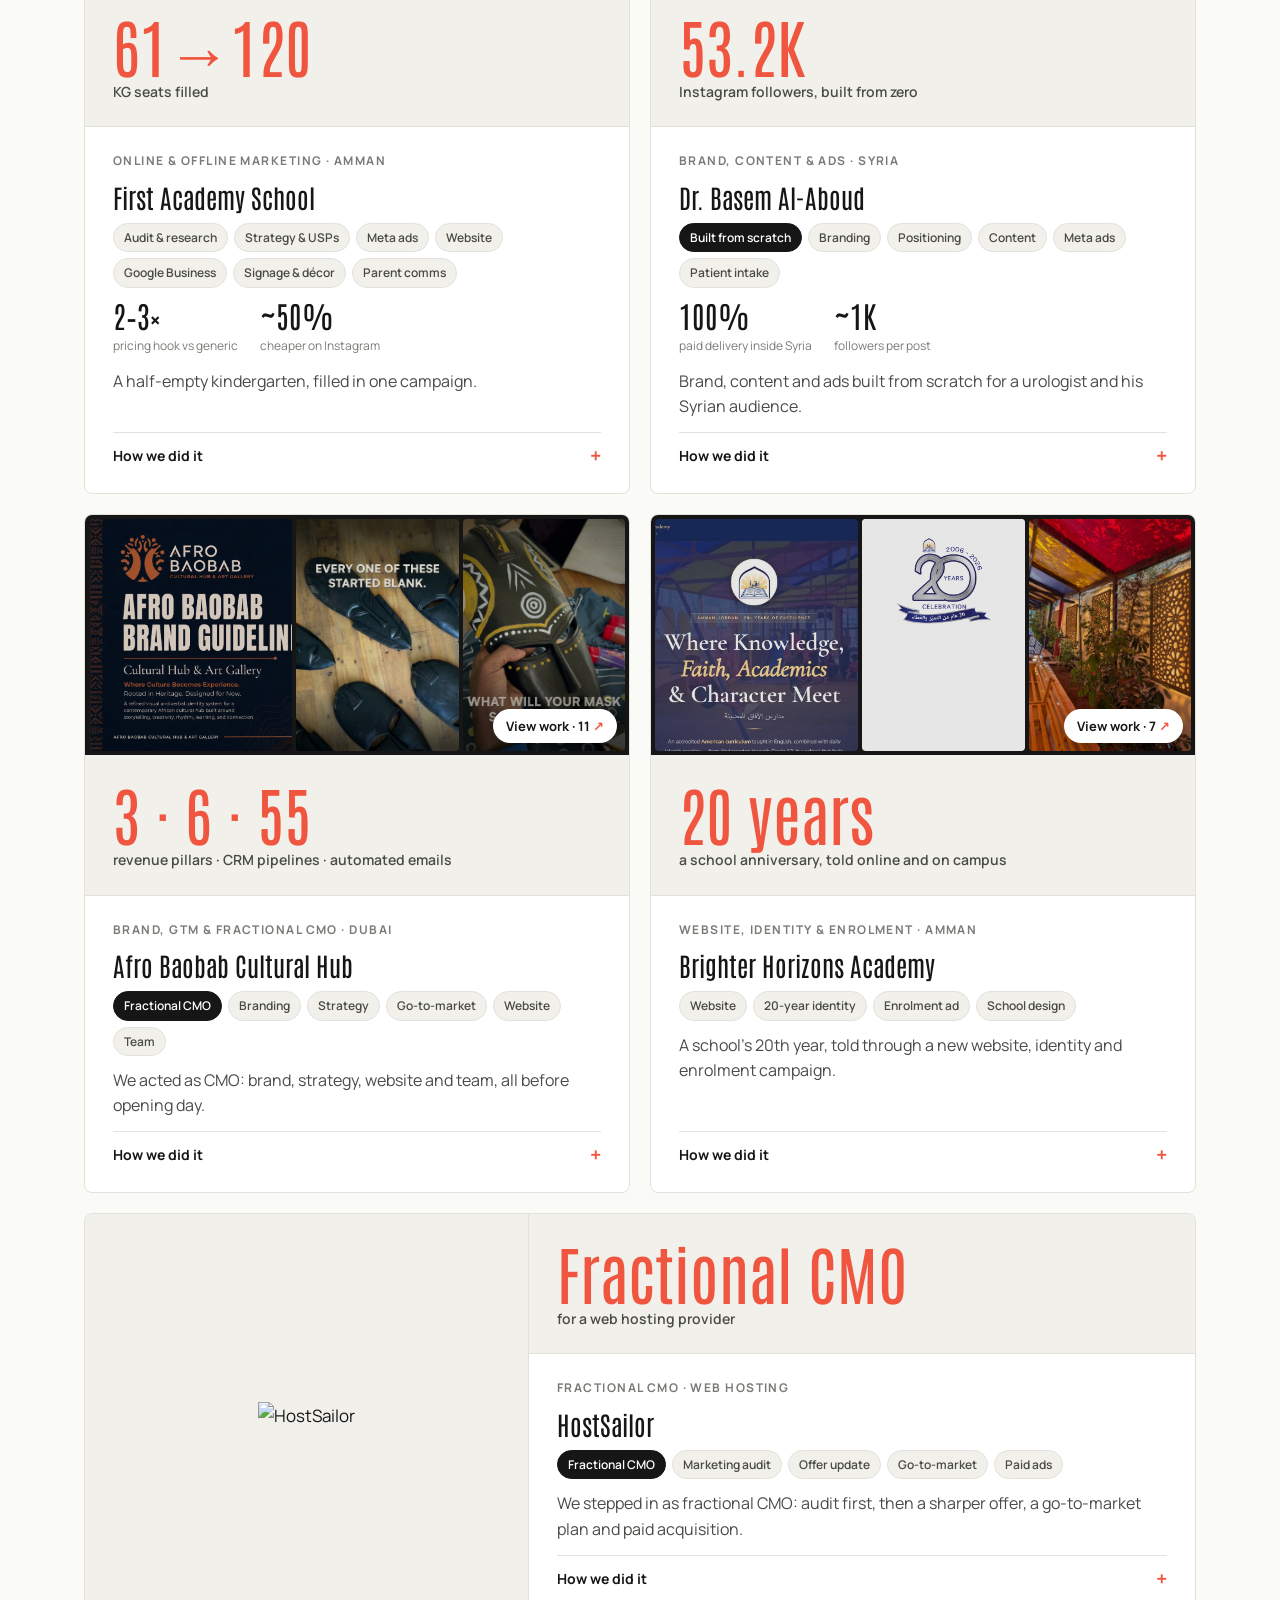
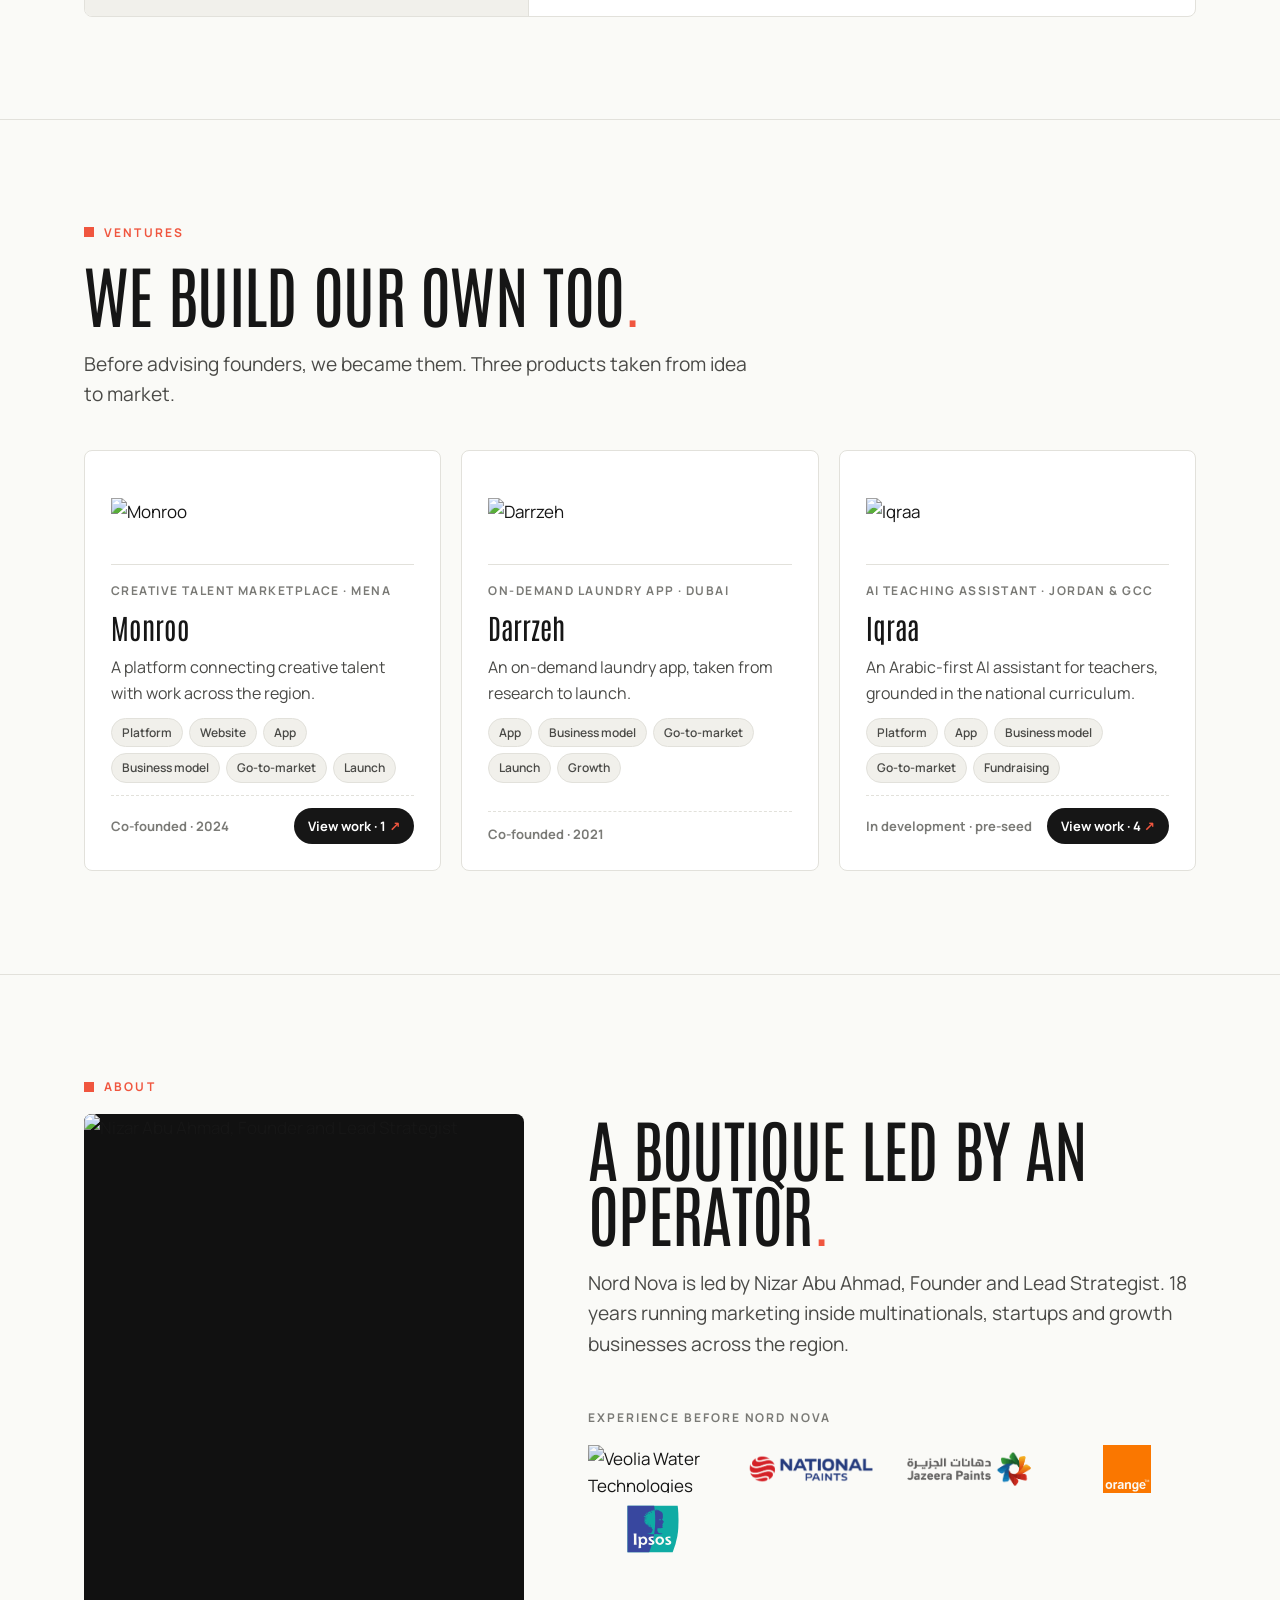
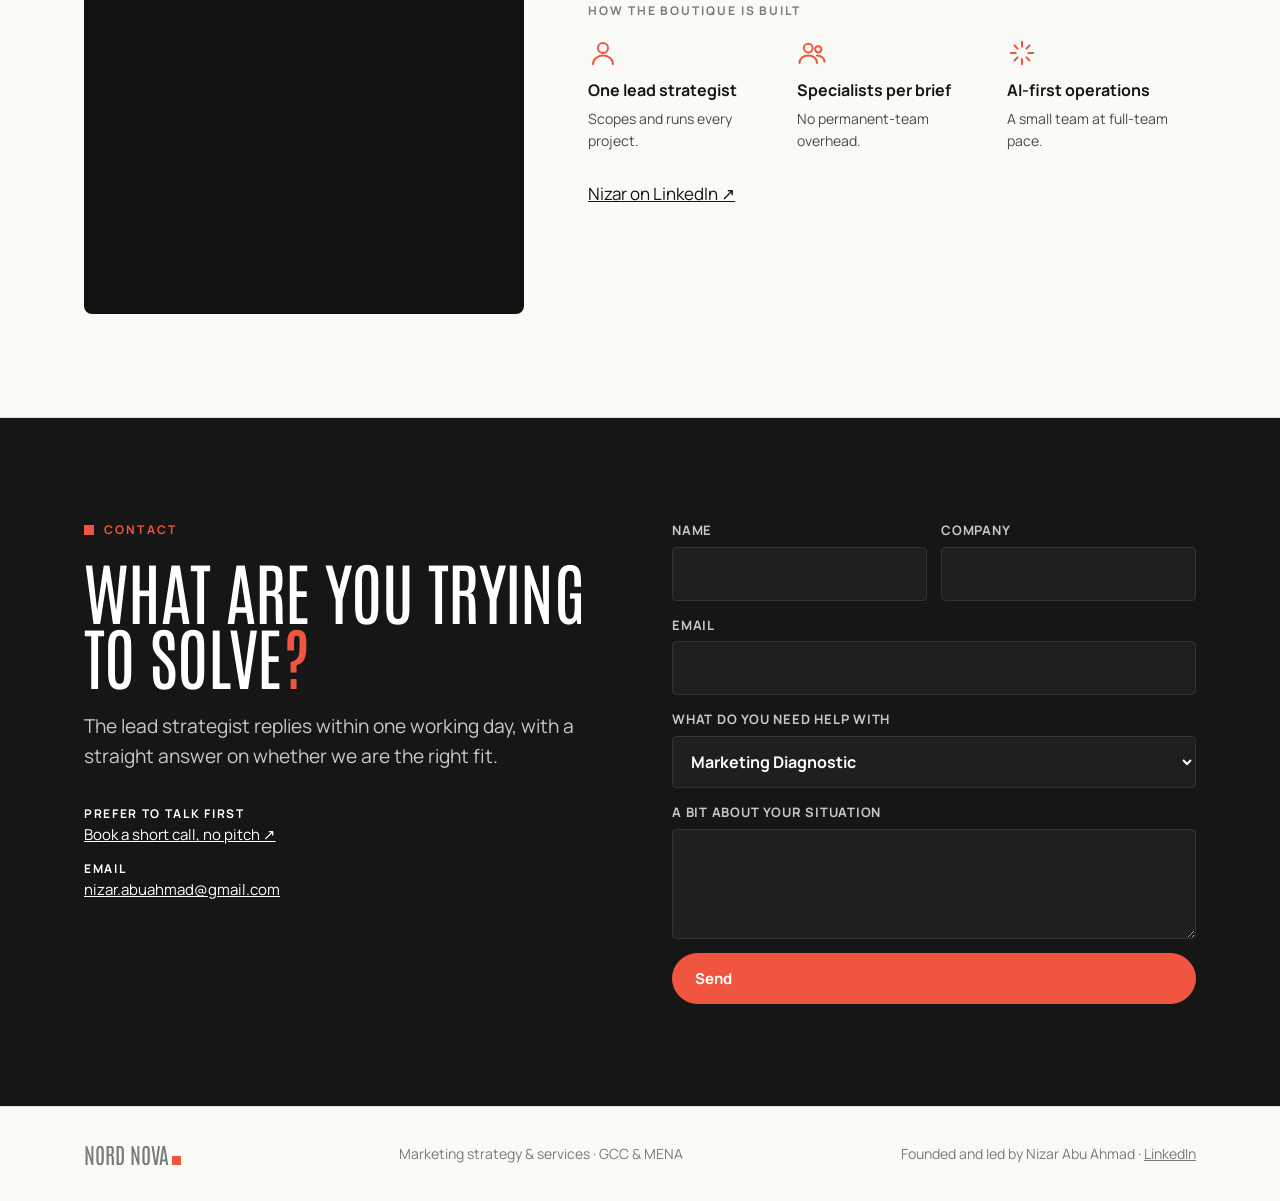
==== commit 3b1cc275: "Add Ventures section and HostSailor case study - Ventures: Monroo (creative talent marketplace), Dar" ====
--- a/index.html
+++ b/index.html
@@ -28,6 +28,7 @@
       <li><a href="#services">Services</a></li>
       <li><a href="#approach">Approach</a></li>
       <li><a href="#work">Work</a></li>
+      <li><a href="#ventures">Ventures</a></li>
       <li><a href="#about">About</a></li>
       <li><a href="#contact">Contact</a></li>
       <li><a href="ar/" lang="ar" hreflang="ar">عربي</a></li>
@@ -335,9 +336,55 @@
           <details><summary>How we did it</summary><ol><li><span><b>Website.</b> A new school website telling the American curriculum and faith story, now live.</span></li><li><span><b>Identity.</b> The 20-year celebration logo and a kindergarten badge.</span></li><li><span><b>Enrolment ad.</b> "Every Child Is Known", a sound-off Meta reel with Levantine Arabic captions: 25 cuts in 33 seconds.</span></li><li><span><b>School design.</b> Design concepts for the school's outdoor corridor.</span></li></ol><p class="outcome">Live at <a href="https://www.bha.edu.jo/" target="_blank" rel="noopener">bha.edu.jo ↗</a></p></details>
         </div>
       </article>
-    </div>
-  </div>
-</section>
+      <article class="case">
+        <div class="case-logo"><img src="assets/logo-hostsailor.png" alt="HostSailor" loading="lazy"></div>
+        <div class="case-top"><b>Fractional CMO</b><span>for a web hosting provider</span></div>
+        <div class="case-body">
+          <span class="kind">Fractional CMO · Web hosting</span>
+          <h3>HostSailor</h3>
+          <ul class="roles"><li class="lead">Fractional CMO</li><li>Marketing audit</li><li>Offer update</li><li>Go-to-market</li><li>Paid ads</li></ul>
+          <p class="one">We stepped in as fractional CMO: audit first, then a sharper offer, a go-to-market plan and paid acquisition.</p>
+          <details><summary>How we did it</summary><ol><li><span><b>Marketing audit.</b> A full review of positioning, channels, funnel and spend.</span></li><li><span><b>Offer update.</b> Hosting plans and pricing reworked into a clearer, more competitive offer.</span></li><li><span><b>Go-to-market.</b> Target segments, messaging and a launch plan for the updated offer.</span></li><li><span><b>Paid ads.</b> Campaigns built and managed around the new offer.</span></li></ol></details>
+        </div>
+      </article>
+    </div>
+  </div>
+</section>
+
+<section id="ventures">
+  <div class="wrap">
+    <p class="eyebrow">Ventures</p>
+    <h2>We build our own too<span class="dot">.</span></h2>
+    <p class="lead">Before advising founders, we became them. Three products taken from idea to market.</p>
+    <div class="ventures">
+      <article class="venture">
+        <div class="v-logo"><img src="assets/logo-monroo.png" alt="Monroo" loading="lazy"></div>
+        <span class="kind">Creative talent marketplace · MENA</span>
+        <h3>Monroo</h3>
+        <p class="one">A platform connecting creative talent with work across the region.</p>
+        <ul class="roles"><li>Platform</li><li>Website</li><li>App</li><li>Business model</li><li>Go-to-market</li><li>Launch</li></ul>
+        <div class="v-foot"><span class="v-status">Co-founded · 2024</span><button type="button" class="v-more" data-gallery="g-monroo">View work · 1</button></div>
+      </article>
+      <article class="venture">
+        <div class="v-logo"><img src="assets/logo-darrzeh.png" alt="Darrzeh" loading="lazy"></div>
+        <span class="kind">On-demand laundry app · Dubai</span>
+        <h3>Darrzeh</h3>
+        <p class="one">An on-demand laundry app, taken from research to launch.</p>
+        <ul class="roles"><li>App</li><li>Business model</li><li>Go-to-market</li><li>Launch</li><li>Growth</li></ul>
+        <div class="v-foot"><span class="v-status">Co-founded · 2021</span></div>
+      </article>
+      <article class="venture">
+        <div class="v-logo"><img src="assets/logo-iqra.png" alt="Iqraa" loading="lazy"></div>
+        <span class="kind">AI teaching assistant · Jordan &amp; GCC</span>
+        <h3>Iqraa</h3>
+        <p class="one">An Arabic-first AI assistant for teachers, grounded in the national curriculum.</p>
+        <ul class="roles"><li>Platform</li><li>App</li><li>Business model</li><li>Go-to-market</li><li>Fundraising</li></ul>
+        <div class="v-foot"><span class="v-status">In development · pre-seed</span><button type="button" class="v-more" data-gallery="g-iqraa">View work · 4</button></div>
+      </article>
+    </div>
+  </div>
+</section>
+
 
 <section id="about">
   <div class="wrap">
@@ -354,8 +401,6 @@
           <img src="assets/logo-jazeera-paints.png" alt="Jazeera Paints" loading="lazy">
           <img src="assets/logo-orange.svg" alt="Orange" loading="lazy">
           <img src="assets/logo-ipsos.svg" alt="Ipsos" loading="lazy">
-          <img src="assets/logo-darrzeh.png" alt="Darrzeh, co-founded" loading="lazy">
-          <img src="assets/logo-monroo.png" alt="Monroo, co-founded" loading="lazy">
         </div>
         <p class="sub">How the boutique is built</p>
         <ul class="built">
@@ -464,6 +509,21 @@
       <figure><img src="assets/work/bha-design-3.jpg" alt="Corridor design concept 3" width="828" height="1100" loading="lazy"><figcaption>Corridor design concept 3</figcaption></figure>
   </div>
 </dialog>
+<dialog class="gallery" id="g-monroo" aria-label="Monroo">
+  <div class="g-head"><b>Monroo</b><span>App identity and illustration system</span><button type="button" class="g-btn g-prev" aria-label="Previous">←</button><button type="button" class="g-btn g-next" aria-label="Next">→</button><button type="button" class="g-btn g-close" aria-label="Close">×</button></div>
+  <div class="g-track">
+      <figure><img src="assets/work/monroo-identity.jpg" alt="App identity: wordmark, icon and illustrations" width="1280" height="720" loading="lazy"><figcaption>App identity: wordmark, icon and illustrations</figcaption></figure>
+  </div>
+</dialog>
+<dialog class="gallery" id="g-iqraa" aria-label="Iqraa">
+  <div class="g-head"><b>Iqraa</b><span>Logo and app screens</span><button type="button" class="g-btn g-prev" aria-label="Previous">←</button><button type="button" class="g-btn g-next" aria-label="Next">→</button><button type="button" class="g-btn g-close" aria-label="Close">×</button></div>
+  <div class="g-track">
+      <figure><img src="assets/work/iqraa-logo.jpg" alt="Iqraa logo" width="1024" height="1024" loading="lazy"><figcaption>Iqraa logo</figcaption></figure>
+      <figure><img src="assets/work/iqraa-1.jpg" alt="App: teaching library" width="720" height="1280" loading="lazy"><figcaption>App: teaching library</figcaption></figure>
+      <figure><img src="assets/work/iqraa-2.jpg" alt="App: AI lesson builder" width="720" height="1280" loading="lazy"><figcaption>App: AI lesson builder</figcaption></figure>
+      <figure><img src="assets/work/iqraa-3.jpg" alt="App: quiz generator" width="720" height="1280" loading="lazy"><figcaption>App: quiz generator</figcaption></figure>
+  </div>
+</dialog>
 
 <footer>
   <div class="wrap">
--- a/site.css
+++ b/site.css
@@ -295,3 +295,25 @@
 details ol li b{color:var(--ink);font-weight:700}
 details .outcome{margin-top:12px;font-weight:700;color:var(--ink)}
 .work:has(details[open]){align-items:start}
+
+/* ventures */
+.ventures{display:grid;grid-template-columns:repeat(3,1fr);gap:20px;margin-top:40px}
+@media(max-width:900px){.ventures{grid-template-columns:1fr}}
+.venture{border:1px solid var(--line);background:#fff;border-radius:8px;padding:26px;display:flex;flex-direction:column;gap:12px}
+.v-logo{height:88px;display:flex;align-items:center;border-bottom:1px solid var(--line);padding-bottom:18px;margin-bottom:4px}
+.v-logo img{max-height:56px;max-width:190px;width:auto;object-fit:contain}
+.venture h3{font-size:28px}
+.venture .one{color:var(--ink-2);font-size:16px}
+.v-foot{margin-top:auto;padding-top:12px;display:flex;justify-content:space-between;align-items:center;gap:10px;border-top:1px dashed var(--line)}
+.v-status{font-size:13px;font-weight:700;color:var(--ink-3)}
+.v-more{background:var(--ink);color:#fff;border:0;border-radius:999px;padding:8px 14px;font:inherit;font-size:13px;font-weight:700;cursor:pointer}
+.v-more::after{content:" ↗";color:var(--coral)}
+.v-more:hover{background:var(--coral)}
+.v-more:hover::after{color:#fff}
+/* logo panel for cases without work samples, and a full-width last card */
+.case-logo{height:240px;display:grid;place-items:center;background:var(--bg-2);border-bottom:1px solid var(--line)}
+.case-logo img{max-width:300px;max-height:90px;width:auto;object-fit:contain}
+@media(min-width:701px){
+  .work > .case:last-child:nth-child(odd){grid-column:1/-1;display:grid;grid-template-columns:minmax(0,.8fr) minmax(0,1.2fr);grid-template-rows:auto 1fr}
+  .work > .case:last-child:nth-child(odd) > .case-logo,.work > .case:last-child:nth-child(odd) > .case-media{grid-row:1/3;height:auto;min-height:100%;border-bottom:0;border-inline-end:1px solid var(--line)}
+}
